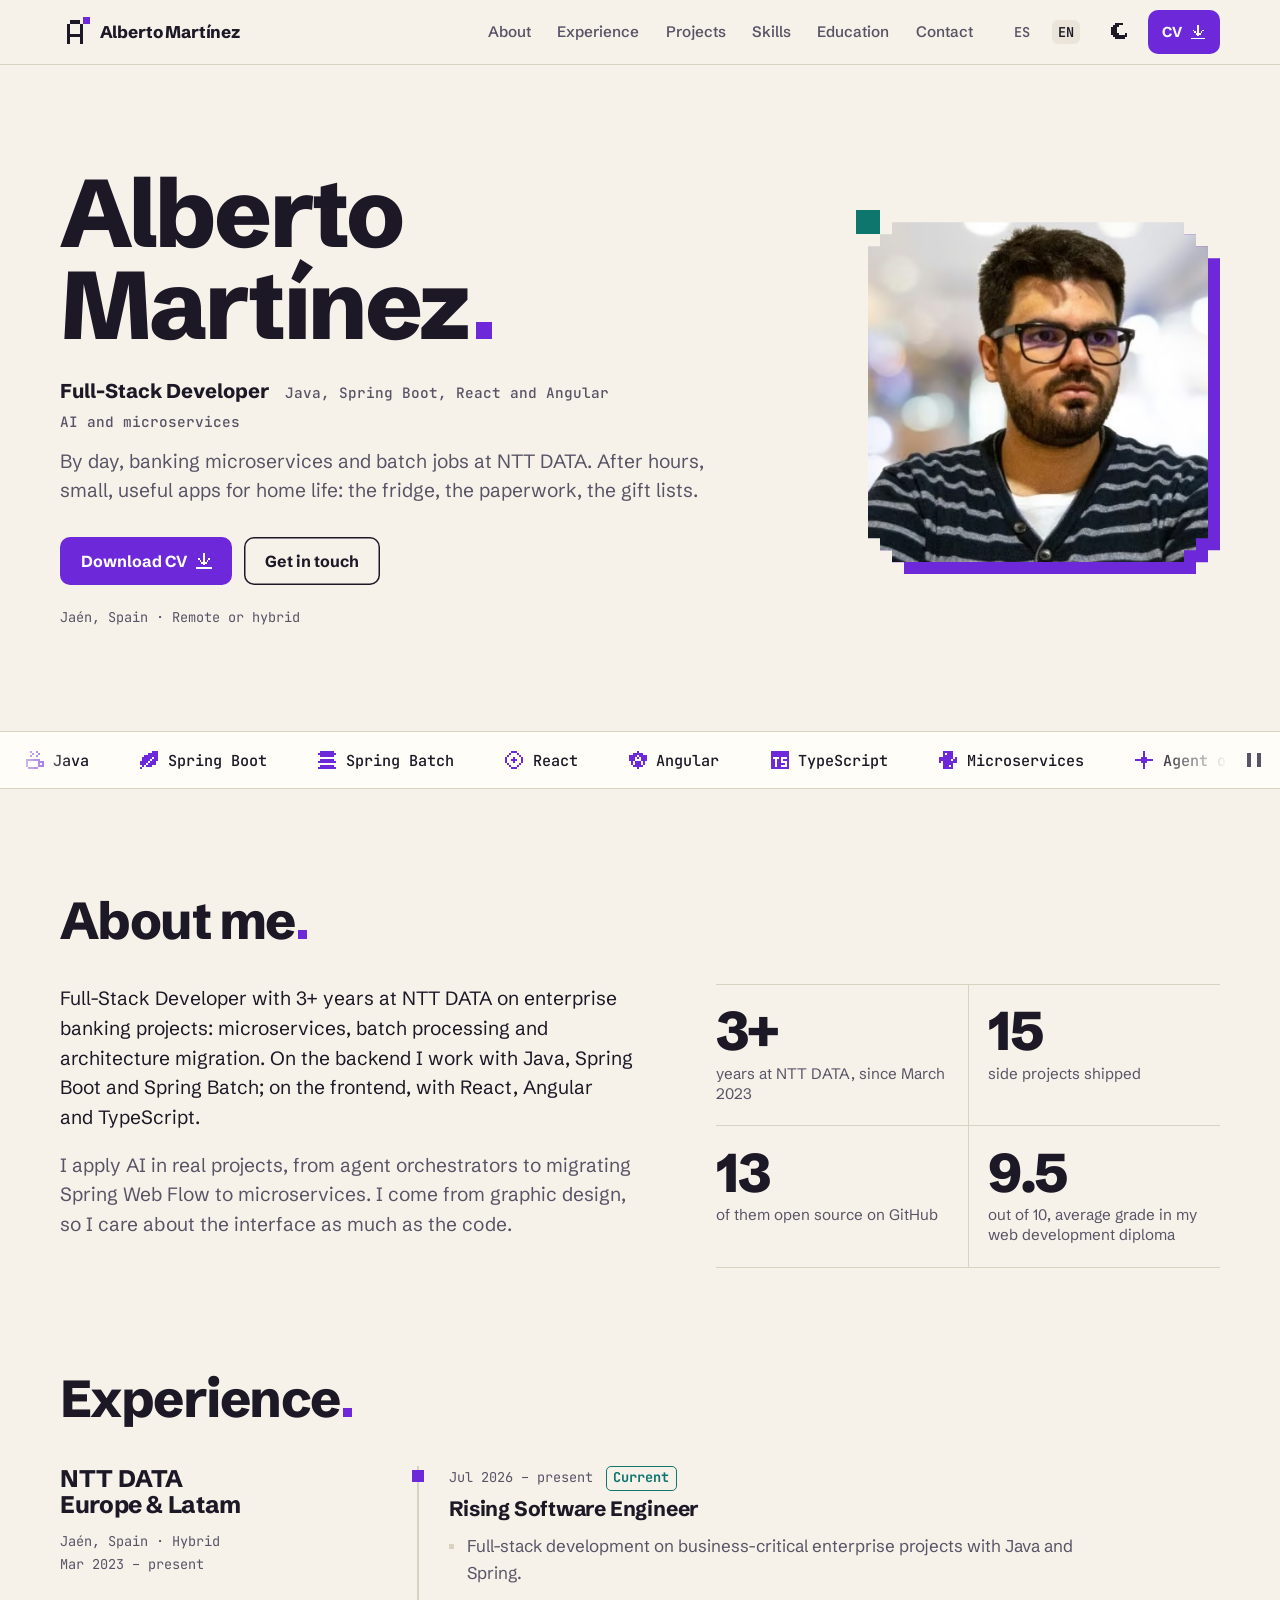
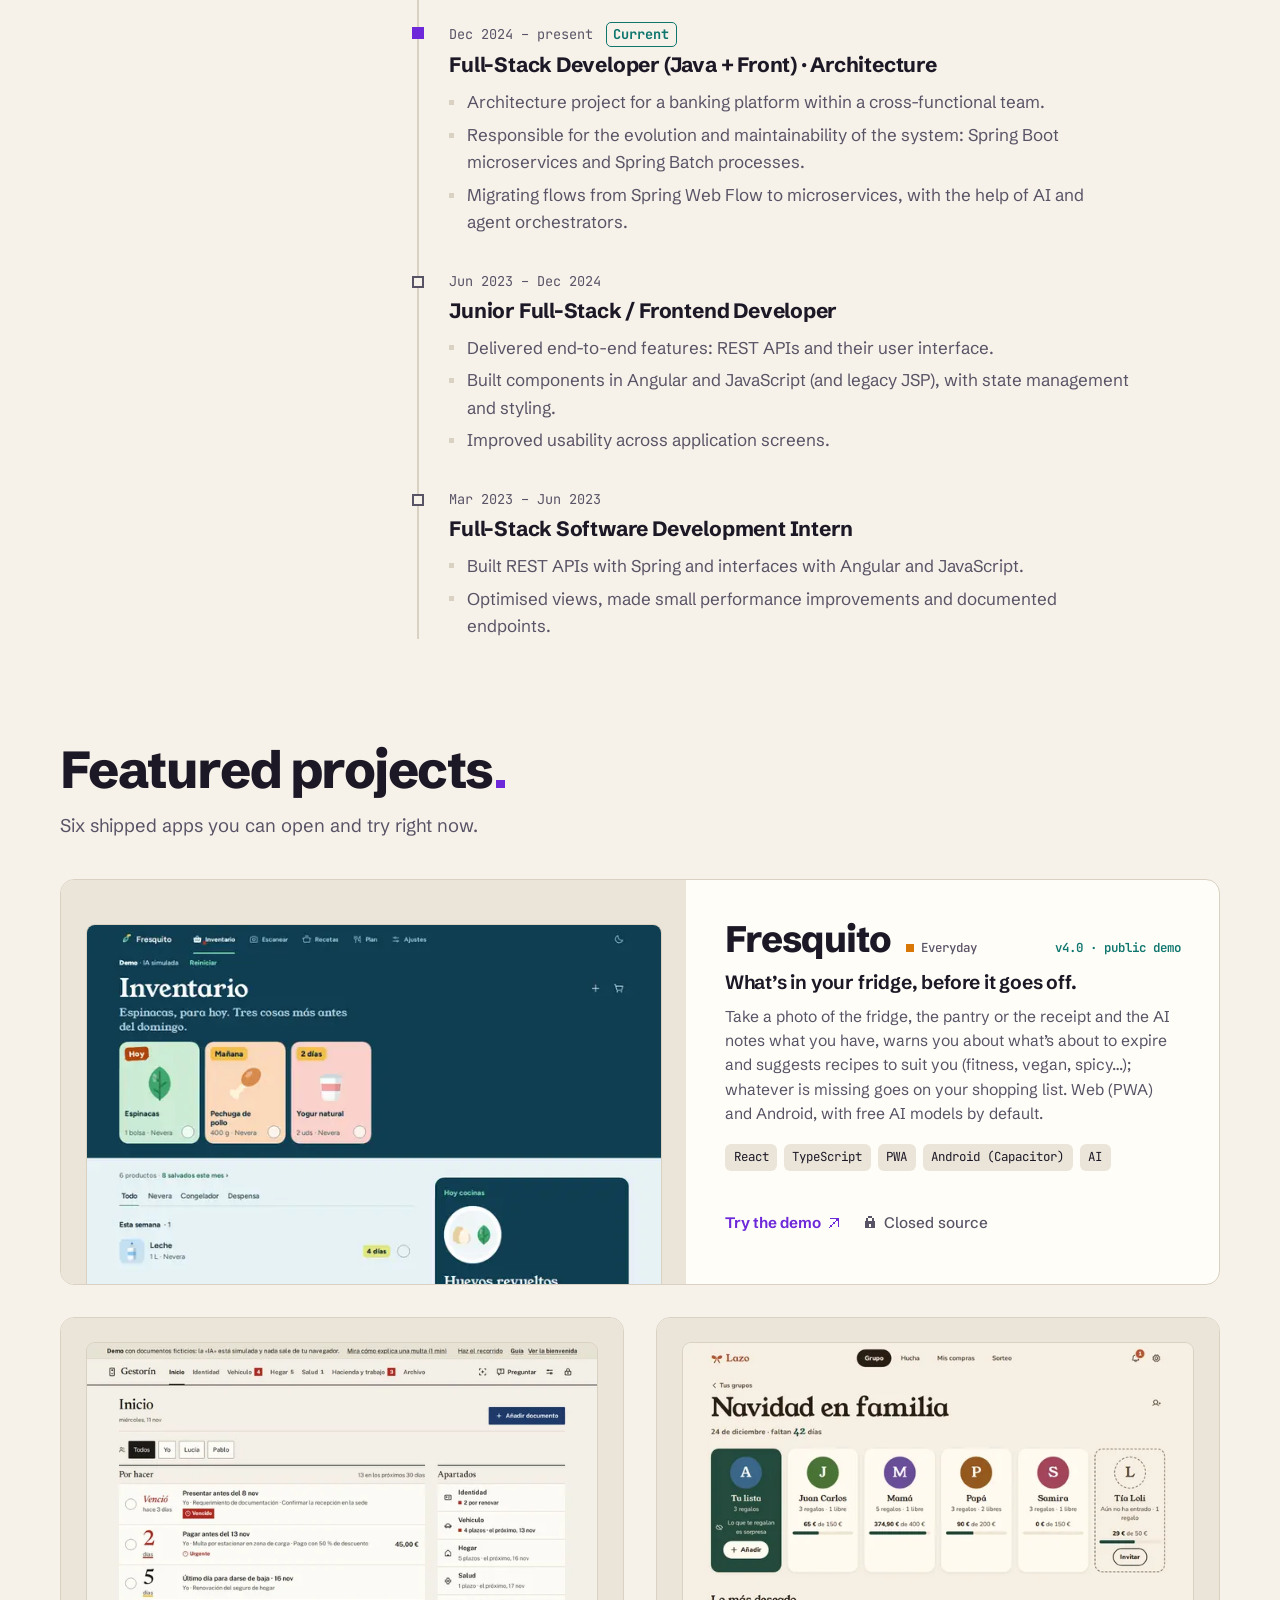
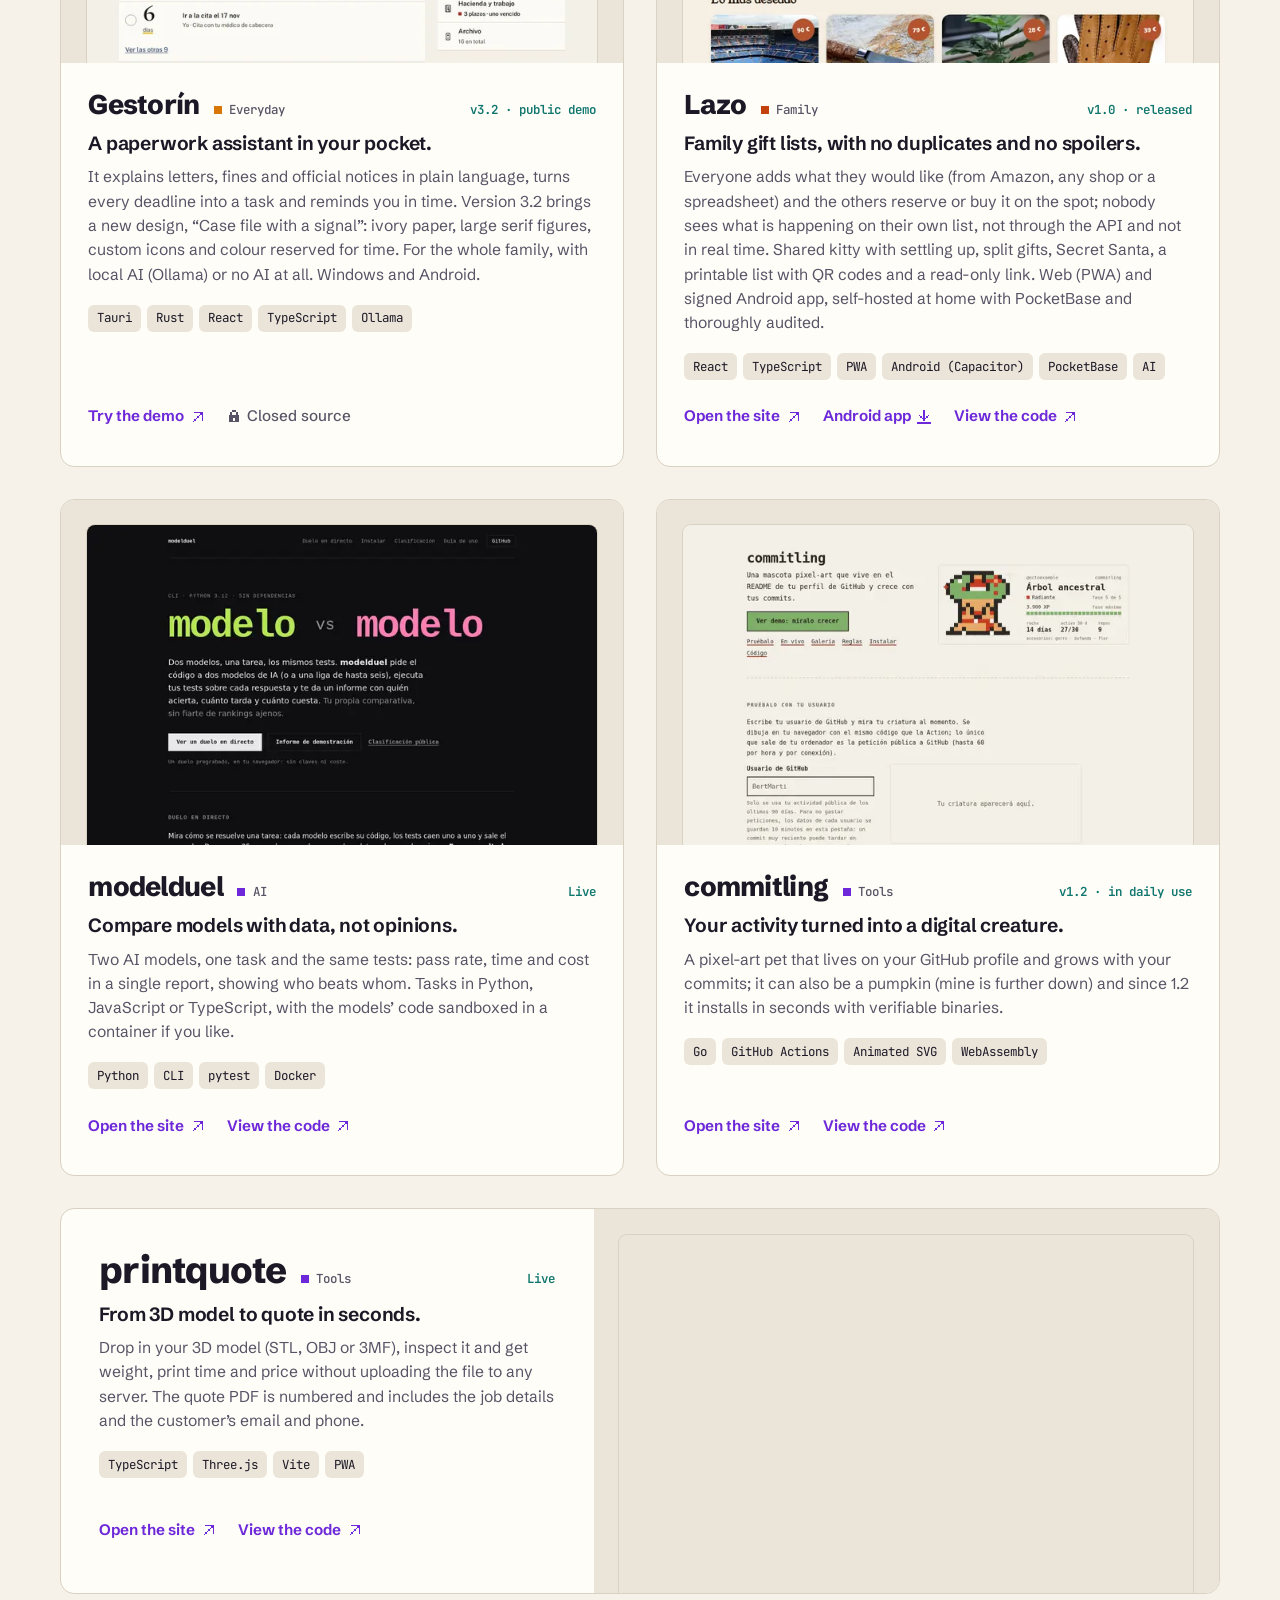
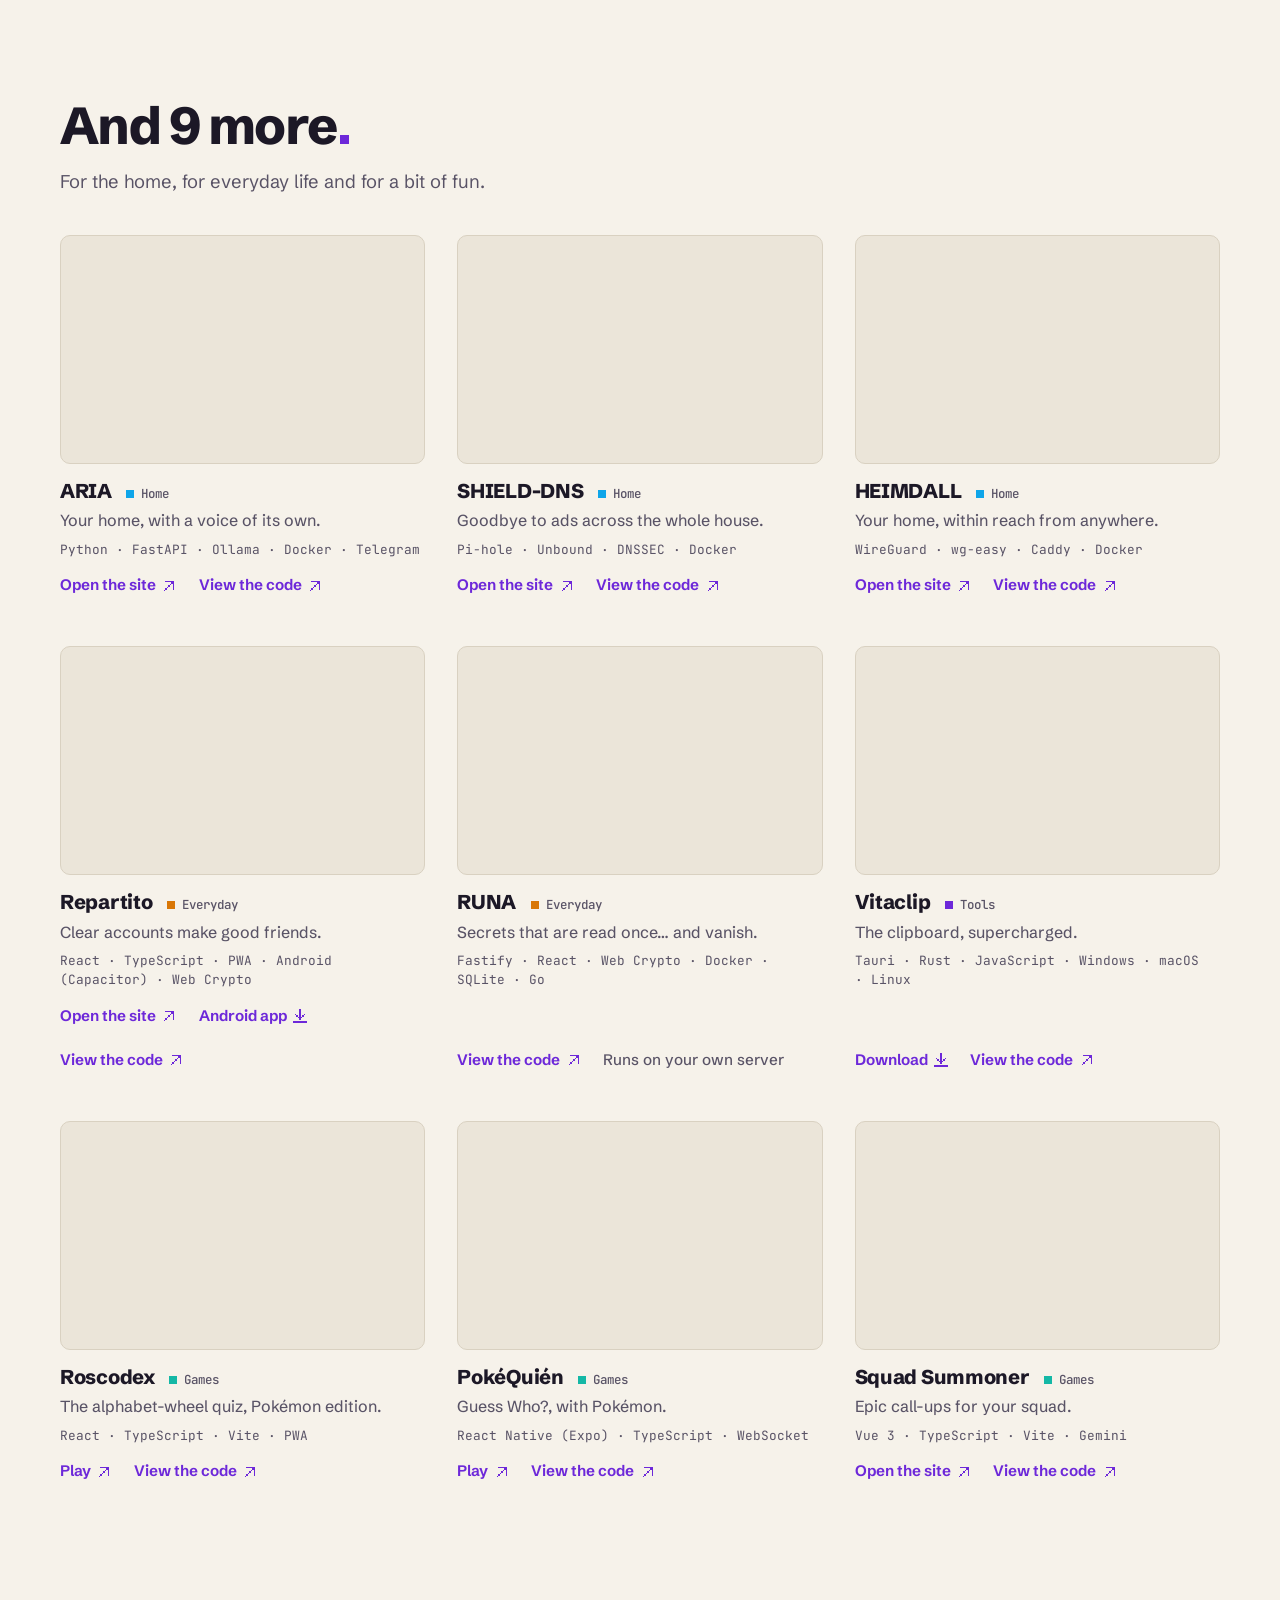
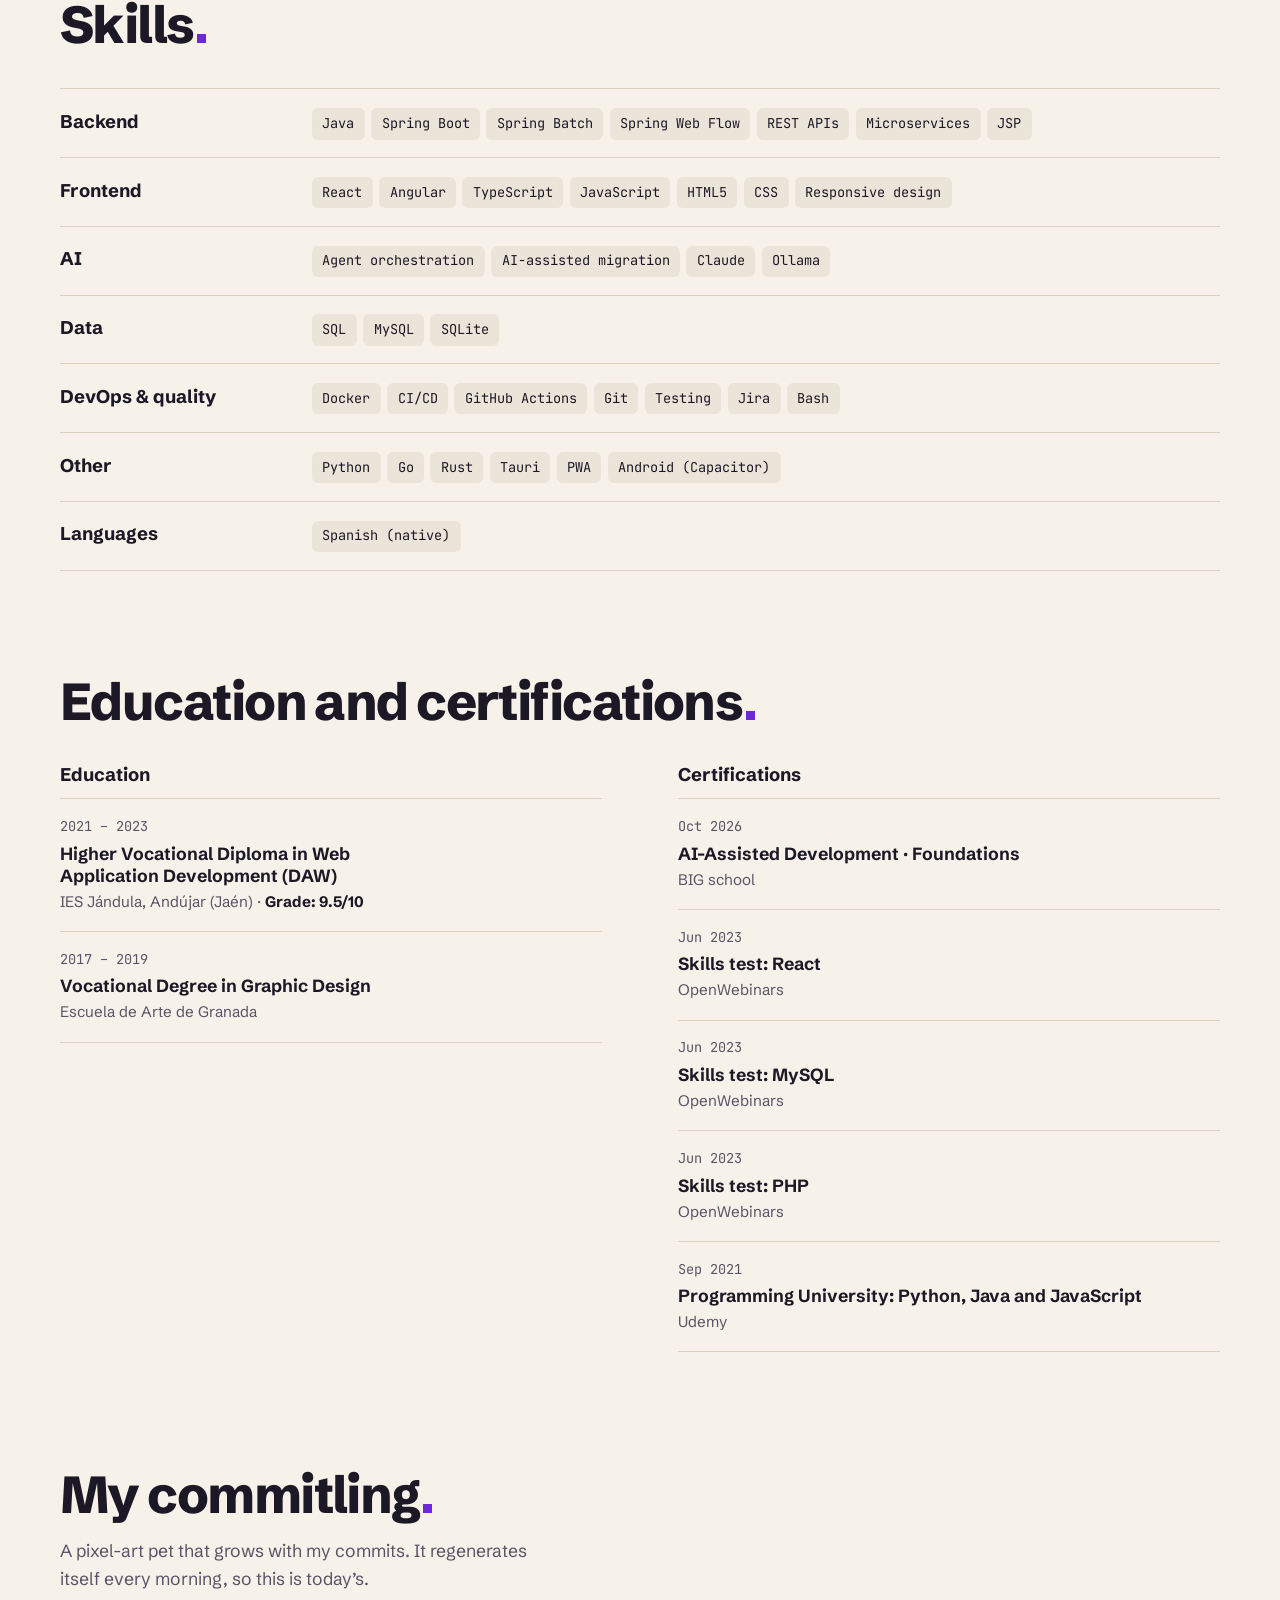
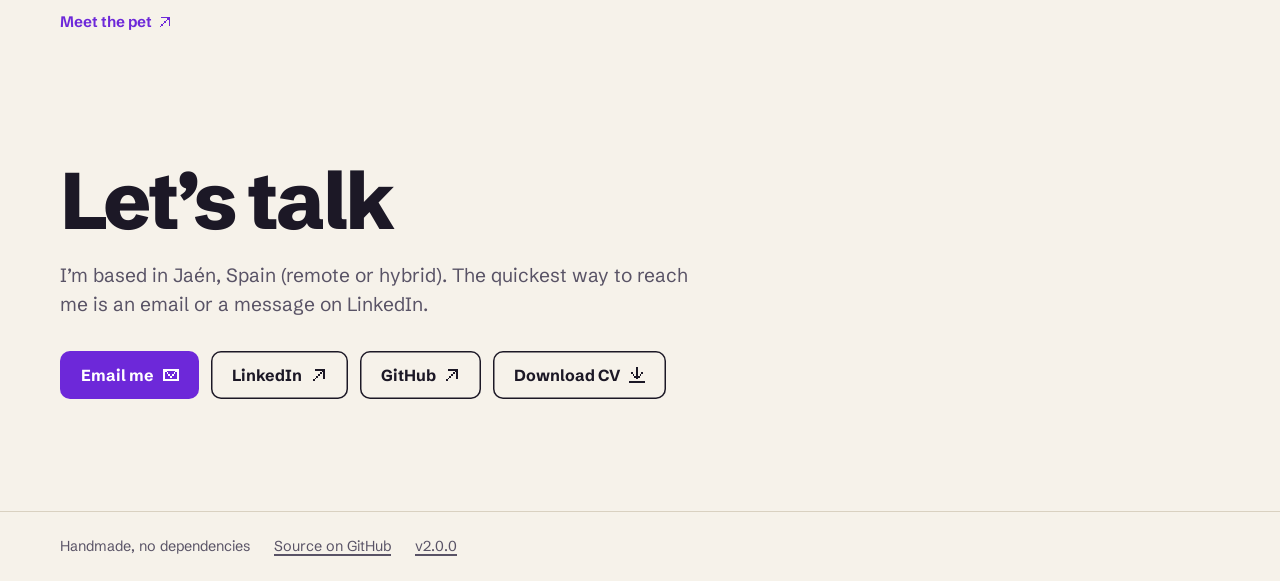
==== site/en/index.html @ d1fd2b33 "Rediseño 2.0: portafolio ES/EN, README nuevo y CV en PDF apto para ATS - Web generada entera desde p" ====
<!doctype html>
<!-- Generado por scripts/generar-tarjetas.mjs (scripts/web.mjs) desde perfil.json y proyectos.json: no lo edites a mano. -->
<html lang="en">
<head>
  <meta charset="utf-8">
  <meta name="viewport" content="width=device-width, initial-scale=1">
  <title>Alberto Martínez · Full-Stack Developer (Java, Spring Boot, React, Angular)</title>
  <meta http-equiv="Content-Security-Policy" content="default-src 'none'; script-src 'self'; style-src 'self'; font-src 'self'; connect-src 'self'; img-src 'self' https://raw.githubusercontent.com; base-uri 'none'; form-action 'none'; require-trusted-types-for 'script'; trusted-types 'none'">
  <meta name="referrer" content="strict-origin-when-cross-origin">
  <meta name="description" content="Full-Stack Developer with 3+ years at NTT DATA on enterprise banking projects: microservices, batch processing and architecture migration. On the backend I work with Java, Spring Boot and Spring Batch; on the frontend, with React, Angular and TypeScript.">
  <meta name="author" content="Alberto Martínez Moreno">
  <link rel="canonical" href="https://bertmarti.github.io/BertMarti/en/">
  <link rel="alternate" hreflang="es" href="https://bertmarti.github.io/BertMarti/">
  <link rel="alternate" hreflang="en" href="https://bertmarti.github.io/BertMarti/en/">
  <link rel="alternate" hreflang="x-default" href="https://bertmarti.github.io/BertMarti/">
  <meta property="og:type" content="profile">
  <meta property="og:locale" content="en_GB">
  <meta property="og:locale:alternate" content="es_ES">
  <meta property="og:site_name" content="Alberto Martínez">
  <meta property="og:url" content="https://bertmarti.github.io/BertMarti/en/">
  <meta property="og:title" content="Alberto Martínez | Full-Stack Developer">
  <meta property="og:description" content="Full-Stack Developer · Java, Spring Boot, React and Angular · AI and microservices">
  <meta property="og:image" content="https://bertmarti.github.io/BertMarti/og.png">
  <meta property="og:image:type" content="image/png">
  <meta property="og:image:width" content="1200">
  <meta property="og:image:height" content="630">
  <meta property="og:image:alt" content="Alberto Martínez, Full-Stack Developer, next to screenshots of his projects">
  <meta name="twitter:card" content="summary_large_image">
  <meta name="twitter:title" content="Alberto Martínez | Full-Stack Developer">
  <meta name="twitter:description" content="Full-Stack Developer · Java, Spring Boot, React and Angular · AI and microservices">
  <meta name="twitter:image" content="https://bertmarti.github.io/BertMarti/og.png">
  <meta name="twitter:image:alt" content="Alberto Martínez, Full-Stack Developer, next to screenshots of his projects">
  <meta name="theme-color" content="#f6f2ea" media="(prefers-color-scheme: light)">
  <meta name="theme-color" content="#15121d" media="(prefers-color-scheme: dark)">
  <link rel="icon" href="../favicon.svg" type="image/svg+xml">
  <link rel="preload" href="../fonts/schibsted-grotesk-latin-wght-normal.woff2" as="font" type="font/woff2" crossorigin>
  <link rel="stylesheet" href="../styles.css">
  <script src="../app.js" defer></script>
  <script type="application/ld+json">{"@context":"https://schema.org","@type":"Person","name":"Alberto Martínez Moreno","alternateName":"Alberto Martínez","jobTitle":"Full-Stack Developer","description":"Full-Stack Developer with 3+ years at NTT DATA on enterprise banking projects: microservices, batch processing and architecture migration. On the backend I work with Java, Spring Boot and Spring Batch; on the frontend, with React, Angular and TypeScript. I apply AI in real projects, from agent orchestrators to migrating Spring Web Flow to microservices. I come from graphic design, so I care about the interface as much as the code.","url":"https://bertmarti.github.io/BertMarti/","image":"https://bertmarti.github.io/BertMarti/img/alberto.jpg","worksFor":{"@type":"Organization","name":"NTT DATA","url":"https://www.nttdata.com/"},"address":{"@type":"PostalAddress","addressLocality":"Jaén","addressCountry":"ES"},"alumniOf":[{"@type":"EducationalOrganization","name":"IES Jándula, Andújar (Jaén)"},{"@type":"EducationalOrganization","name":"Escuela de Arte de Granada"}],"knowsAbout":["Java","Spring Boot","Spring Batch","Spring Web Flow","REST APIs","Microservices","JSP","React","Angular","TypeScript","JavaScript","HTML5","CSS","Responsive design","Agent orchestration","AI-assisted migration","Claude","Ollama","SQL","MySQL","SQLite","Docker","CI/CD","GitHub Actions","Git","Testing","Jira","Bash","Python","Go","Rust","Tauri","PWA","Android (Capacitor)"],"knowsLanguage":["Spanish"],"sameAs":["https://www.linkedin.com/in/alberto-martinez-moreno/","https://github.com/BertMarti"]}</script>
</head>
<body>
  <svg class="sprite" aria-hidden="true" focusable="false" width="0" height="0"><symbol id="i-ext" viewBox="0 0 9 9"><path d="M2 1h6v1h-6zM6 2h2v1h-2zM5 3h1v1h-1zM7 3h1v1h-1zM4 4h1v1h-1zM7 4h1v1h-1zM3 5h1v1h-1zM7 5h1v1h-1zM2 6h1v1h-1zM7 6h1v1h-1zM1 7h1v1h-1z"/></symbol><symbol id="i-bajar" viewBox="0 0 9 9"><path d="M4 0h1v1h-1zM4 1h1v1h-1zM4 2h1v1h-1zM1 3h1v1h-1zM4 3h1v1h-1zM7 3h1v1h-1zM2 4h1v1h-1zM4 4h1v1h-1zM6 4h1v1h-1zM3 5h3v1h-3zM4 6h1v1h-1zM0 8h9v1h-9z"/></symbol><symbol id="i-correo" viewBox="0 0 9 9"><path d="M0 1h9v1h-9zM0 2h2v1h-2zM7 2h2v1h-2zM0 3h1v1h-1zM2 3h1v1h-1zM6 3h1v1h-1zM8 3h1v1h-1zM0 4h1v1h-1zM3 4h1v1h-1zM5 4h1v1h-1zM8 4h1v1h-1zM0 5h1v1h-1zM4 5h1v1h-1zM8 5h1v1h-1zM0 6h1v1h-1zM8 6h1v1h-1zM0 7h9v1h-9z"/></symbol><symbol id="i-sol" viewBox="0 0 9 9"><path d="M4 0h1v1h-1zM1 1h1v1h-1zM7 1h1v1h-1zM3 2h3v1h-3zM2 3h5v1h-5zM0 4h1v1h-1zM2 4h5v1h-5zM8 4h1v1h-1zM2 5h5v1h-5zM3 6h3v1h-3zM1 7h1v1h-1zM7 7h1v1h-1zM4 8h1v1h-1z"/></symbol><symbol id="i-luna" viewBox="0 0 9 9"><path d="M3 0h4v1h-4zM2 1h3v1h-3zM1 2h3v1h-3zM1 3h3v1h-3zM1 4h3v1h-3zM1 5h4v1h-4zM8 5h1v1h-1zM2 6h7v1h-7zM3 7h5v1h-5z"/></symbol><symbol id="i-pausa" viewBox="0 0 9 9"><path d="M1 1h2v1h-2zM6 1h2v1h-2zM1 2h2v1h-2zM6 2h2v1h-2zM1 3h2v1h-2zM6 3h2v1h-2zM1 4h2v1h-2zM6 4h2v1h-2zM1 5h2v1h-2zM6 5h2v1h-2zM1 6h2v1h-2zM6 6h2v1h-2zM1 7h2v1h-2zM6 7h2v1h-2z"/></symbol><symbol id="i-play" viewBox="0 0 9 9"><path d="M2 1h1v1h-1zM2 2h3v1h-3zM2 3h5v1h-5zM2 4h7v1h-7zM2 5h5v1h-5zM2 6h3v1h-3zM2 7h1v1h-1z"/></symbol><symbol id="i-candado" viewBox="0 0 9 9"><path d="M3 0h3v1h-3zM2 1h1v1h-1zM6 1h1v1h-1zM2 2h1v1h-1zM6 2h1v1h-1zM1 3h7v1h-7zM1 4h7v1h-7zM1 5h3v1h-3zM5 5h3v1h-3zM1 6h3v1h-3zM5 6h3v1h-3zM1 7h7v1h-7z"/></symbol><symbol id="i-taza" viewBox="0 0 9 9"><path d="M2 0h1v1h-1zM5 0h1v1h-1zM3 1h1v1h-1zM6 1h1v1h-1zM2 2h1v1h-1zM5 2h1v1h-1zM0 4h7v1h-7zM0 5h1v1h-1zM6 5h3v1h-3zM0 6h1v1h-1zM6 6h1v1h-1zM8 6h1v1h-1zM0 7h1v1h-1zM6 7h3v1h-3zM1 8h5v1h-5z"/></symbol><symbol id="i-hoja" viewBox="0 0 9 9"><path d="M6 0h3v1h-3zM4 1h5v1h-5zM2 2h7v1h-7zM1 3h5v1h-5zM7 3h2v1h-2zM1 4h4v1h-4zM6 4h3v1h-3zM0 5h4v1h-4zM5 5h3v1h-3zM0 6h3v1h-3zM4 6h4v1h-4zM1 7h1v1h-1zM3 7h3v1h-3zM0 8h1v1h-1z"/></symbol><symbol id="i-capas" viewBox="0 0 9 9"><path d="M1 0h7v1h-7zM0 1h9v1h-9zM1 2h7v1h-7zM1 4h7v1h-7zM0 5h9v1h-9zM1 7h7v1h-7zM0 8h9v1h-9z"/></symbol><symbol id="i-atomo" viewBox="0 0 9 9"><path d="M3 0h3v1h-3zM2 1h1v1h-1zM6 1h1v1h-1zM1 2h1v1h-1zM7 2h1v1h-1zM0 3h1v1h-1zM4 3h1v1h-1zM8 3h1v1h-1zM0 4h1v1h-1zM3 4h3v1h-3zM8 4h1v1h-1zM0 5h1v1h-1zM4 5h1v1h-1zM8 5h1v1h-1zM1 6h1v1h-1zM7 6h1v1h-1zM2 7h1v1h-1zM6 7h1v1h-1zM3 8h3v1h-3z"/></symbol><symbol id="i-escudo" viewBox="0 0 9 9"><path d="M4 0h1v1h-1zM2 1h5v1h-5zM0 2h4v1h-4zM5 2h4v1h-4zM0 3h3v1h-3zM4 3h1v1h-1zM6 3h3v1h-3zM0 4h3v1h-3zM6 4h3v1h-3zM1 5h1v1h-1zM3 5h3v1h-3zM7 5h1v1h-1zM1 6h1v1h-1zM3 6h3v1h-3zM7 6h1v1h-1zM2 7h5v1h-5zM4 8h1v1h-1z"/></symbol><symbol id="i-ts" viewBox="0 0 9 9"><path d="M0 0h9v1h-9zM0 1h9v1h-9zM0 2h9v1h-9zM0 3h1v1h-1zM4 3h1v1h-1zM8 3h1v1h-1zM0 4h2v1h-2zM3 4h2v1h-2zM6 4h3v1h-3zM0 5h2v1h-2zM3 5h2v1h-2zM8 5h1v1h-1zM0 6h2v1h-2zM3 6h4v1h-4zM8 6h1v1h-1zM0 7h2v1h-2zM3 7h2v1h-2zM8 7h1v1h-1zM0 8h9v1h-9z"/></symbol><symbol id="i-bloques" viewBox="0 0 9 9"><path d="M2 0h5v1h-5zM2 1h1v1h-1zM4 1h3v1h-3zM2 2h5v1h-5zM0 3h7v1h-7zM8 3h1v1h-1zM0 4h6v1h-6zM7 4h2v1h-2zM0 5h1v1h-1zM2 5h7v1h-7zM2 6h5v1h-5zM2 7h3v1h-3zM6 7h1v1h-1zM2 8h5v1h-5z"/></symbol><symbol id="i-go" viewBox="0 0 9 9"><path d="M0 2h4v1h-4zM5 2h4v1h-4zM0 3h1v1h-1zM5 3h1v1h-1zM8 3h1v1h-1zM0 4h1v1h-1zM2 4h2v1h-2zM5 4h1v1h-1zM8 4h1v1h-1zM0 5h1v1h-1zM3 5h1v1h-1zM5 5h1v1h-1zM8 5h1v1h-1zM0 6h4v1h-4zM5 6h4v1h-4z"/></symbol><symbol id="i-engranaje" viewBox="0 0 9 9"><path d="M3 0h1v1h-1zM5 0h1v1h-1zM1 1h1v1h-1zM3 1h3v1h-3zM7 1h1v1h-1zM2 2h5v1h-5zM0 3h3v1h-3zM6 3h3v1h-3zM1 4h2v1h-2zM6 4h2v1h-2zM0 5h3v1h-3zM6 5h3v1h-3zM2 6h5v1h-5zM1 7h1v1h-1zM3 7h3v1h-3zM7 7h1v1h-1zM3 8h1v1h-1zM5 8h1v1h-1z"/></symbol><symbol id="i-ballena" viewBox="0 0 9 9"><path d="M3 1h2v1h-2zM1 2h2v1h-2zM4 2h2v1h-2zM0 3h2v1h-2zM3 3h2v1h-2zM6 3h1v1h-1zM8 3h1v1h-1zM7 4h2v1h-2zM0 5h8v1h-8zM0 6h7v1h-7zM1 7h6v1h-6zM2 8h4v1h-4z"/></symbol><symbol id="i-cilindro" viewBox="0 0 9 9"><path d="M1 0h7v1h-7zM0 1h9v1h-9zM1 2h7v1h-7zM0 3h1v1h-1zM8 3h1v1h-1zM0 4h9v1h-9zM0 5h1v1h-1zM8 5h1v1h-1zM0 6h9v1h-9zM0 7h1v1h-1zM8 7h1v1h-1zM1 8h7v1h-7z"/></symbol><symbol id="i-rama" viewBox="0 0 9 9"><path d="M1 0h2v1h-2zM1 1h2v1h-2zM1 2h1v1h-1zM6 2h2v1h-2zM1 3h1v1h-1zM6 3h2v1h-2zM1 4h1v1h-1zM5 4h1v1h-1zM1 5h4v1h-4zM1 6h1v1h-1zM1 7h2v1h-2zM1 8h2v1h-2z"/></symbol><symbol id="i-ciclo" viewBox="0 0 9 9"><path d="M2 0h5v1h-5zM1 1h1v1h-1zM7 1h1v1h-1zM0 2h1v1h-1zM3 2h1v1h-1zM8 2h1v1h-1zM0 3h1v1h-1zM3 3h2v1h-2zM8 3h1v1h-1zM0 4h1v1h-1zM3 4h3v1h-3zM8 4h1v1h-1zM0 5h1v1h-1zM3 5h2v1h-2zM8 5h1v1h-1zM0 6h1v1h-1zM3 6h1v1h-1zM8 6h1v1h-1zM1 7h1v1h-1zM7 7h1v1h-1zM2 8h5v1h-5z"/></symbol><symbol id="i-chispa" viewBox="0 0 9 9"><path d="M4 0h1v1h-1zM4 1h1v1h-1zM4 2h1v1h-1zM3 3h3v1h-3zM0 4h9v1h-9zM3 5h3v1h-3zM4 6h1v1h-1zM4 7h1v1h-1zM4 8h1v1h-1z"/></symbol></svg>
  <a class="skip-link" href="#contenido">Skip to content</a>
  <header class="site-header"><div class="wrap nav-wrap">
    <a class="brand" href="./" aria-label="Home, Alberto Martínez"><svg class="brand-mark" aria-hidden="true" focusable="false" viewBox="0 0 9 9" width="30" height="30"><path d="M3 1h3v1h1v6h-1v-2h-3v2h-1v-6h1zM3 2v3h3v-3z"/><path class="punto" d="M7 0h2v2h-2z"/></svg><span>Alberto Martínez</span></a>
    <nav class="nav" aria-label="Sections"><ul><li><a href="#sobre-mi">About</a></li><li><a href="#experiencia">Experience</a></li><li><a href="#proyectos">Projects</a></li><li><a href="#habilidades">Skills</a></li><li><a href="#formacion">Education</a></li><li><a href="#contacto">Contact</a></li></ul></nav>
    <div class="tools">
      <nav class="lang" aria-label="Language"><a href="../" hreflang="es" lang="es"><abbr title="Español">ES</abbr></a><a href="./" hreflang="en" lang="en" aria-current="page"><abbr title="English">EN</abbr></a></nav>
      <button class="theme-toggle" type="button" aria-label="Switch to dark mode" aria-pressed="false"><svg class="ico luna" aria-hidden="true" focusable="false" width="18" height="18"><use href="#i-luna"/></svg><svg class="ico sol" aria-hidden="true" focusable="false" width="18" height="18"><use href="#i-sol"/></svg></button>
      <a class="btn btn-small" href="../cv/Alberto-Martinez-Moreno-CV-EN.pdf" download><span class="vh">Download </span>CV<svg class="ico" aria-hidden="true" focusable="false" width="18" height="18"><use href="#i-bajar"/></svg></a>
    </div>
  </div></header>
  <main id="contenido">
    <section class="hero wrap" aria-labelledby="titulo">
      <div class="hero-copy">
        <h1 id="titulo">Alberto <span class="nowrap">Martínez<span class="px" aria-hidden="true"></span></span></h1>
        <p class="role"><strong>Full-Stack Developer</strong><span>Java, Spring Boot, React and Angular</span><span>AI and microservices</span></p>
        <p class="lead">By day, banking microservices and batch jobs at NTT DATA. After hours, small, useful apps for home life: the fridge, the paperwork, the gift lists.</p>
        <div class="cta">
          <a class="btn" href="../cv/Alberto-Martinez-Moreno-CV-EN.pdf" download>Download CV<svg class="ico" aria-hidden="true" focusable="false" width="18" height="18"><use href="#i-bajar"/></svg></a>
          <a class="btn btn-ghost" href="#contacto">Get in touch</a>
        </div>
        <p class="where">Jaén, Spain · Remote or hybrid</p>
      </div>
      <picture class="retrato">
        <source srcset="../img/alberto.avif" type="image/avif">
        <source srcset="../img/alberto.webp" type="image/webp">
        <img src="../img/alberto.jpg" width="400" height="400" alt="Portrait of Alberto Martínez" fetchpriority="high" decoding="async">
      </picture>
    </section>
    <section class="band" aria-labelledby="banda-titulo">
      <h2 id="banda-titulo" class="vh">Technologies I work with</h2>
      <div class="band-view"><ul class="band-track"><li><svg class="ico" aria-hidden="true" focusable="false" width="18" height="18"><use href="#i-taza"/></svg>Java</li><li><svg class="ico" aria-hidden="true" focusable="false" width="18" height="18"><use href="#i-hoja"/></svg>Spring Boot</li><li><svg class="ico" aria-hidden="true" focusable="false" width="18" height="18"><use href="#i-capas"/></svg>Spring Batch</li><li><svg class="ico" aria-hidden="true" focusable="false" width="18" height="18"><use href="#i-atomo"/></svg>React</li><li><svg class="ico" aria-hidden="true" focusable="false" width="18" height="18"><use href="#i-escudo"/></svg>Angular</li><li><svg class="ico" aria-hidden="true" focusable="false" width="18" height="18"><use href="#i-ts"/></svg>TypeScript</li><li><svg class="ico" aria-hidden="true" focusable="false" width="18" height="18"><use href="#i-bloques"/></svg>Microservices</li><li><svg class="ico" aria-hidden="true" focusable="false" width="18" height="18"><use href="#i-chispa"/></svg>Agent orchestration</li><li><svg class="ico" aria-hidden="true" focusable="false" width="18" height="18"><use href="#i-cilindro"/></svg>SQL</li><li><svg class="ico" aria-hidden="true" focusable="false" width="18" height="18"><use href="#i-ballena"/></svg>Docker</li><li><svg class="ico" aria-hidden="true" focusable="false" width="18" height="18"><use href="#i-ciclo"/></svg>CI/CD</li><li><svg class="ico" aria-hidden="true" focusable="false" width="18" height="18"><use href="#i-rama"/></svg>Git</li><li><svg class="ico" aria-hidden="true" focusable="false" width="18" height="18"><use href="#i-go"/></svg>Go</li><li><svg class="ico" aria-hidden="true" focusable="false" width="18" height="18"><use href="#i-engranaje"/></svg>Rust</li><li aria-hidden="true"><svg class="ico" aria-hidden="true" focusable="false" width="18" height="18"><use href="#i-taza"/></svg>Java</li><li aria-hidden="true"><svg class="ico" aria-hidden="true" focusable="false" width="18" height="18"><use href="#i-hoja"/></svg>Spring Boot</li><li aria-hidden="true"><svg class="ico" aria-hidden="true" focusable="false" width="18" height="18"><use href="#i-capas"/></svg>Spring Batch</li><li aria-hidden="true"><svg class="ico" aria-hidden="true" focusable="false" width="18" height="18"><use href="#i-atomo"/></svg>React</li><li aria-hidden="true"><svg class="ico" aria-hidden="true" focusable="false" width="18" height="18"><use href="#i-escudo"/></svg>Angular</li><li aria-hidden="true"><svg class="ico" aria-hidden="true" focusable="false" width="18" height="18"><use href="#i-ts"/></svg>TypeScript</li><li aria-hidden="true"><svg class="ico" aria-hidden="true" focusable="false" width="18" height="18"><use href="#i-bloques"/></svg>Microservices</li><li aria-hidden="true"><svg class="ico" aria-hidden="true" focusable="false" width="18" height="18"><use href="#i-chispa"/></svg>Agent orchestration</li><li aria-hidden="true"><svg class="ico" aria-hidden="true" focusable="false" width="18" height="18"><use href="#i-cilindro"/></svg>SQL</li><li aria-hidden="true"><svg class="ico" aria-hidden="true" focusable="false" width="18" height="18"><use href="#i-ballena"/></svg>Docker</li><li aria-hidden="true"><svg class="ico" aria-hidden="true" focusable="false" width="18" height="18"><use href="#i-ciclo"/></svg>CI/CD</li><li aria-hidden="true"><svg class="ico" aria-hidden="true" focusable="false" width="18" height="18"><use href="#i-rama"/></svg>Git</li><li aria-hidden="true"><svg class="ico" aria-hidden="true" focusable="false" width="18" height="18"><use href="#i-go"/></svg>Go</li><li aria-hidden="true"><svg class="ico" aria-hidden="true" focusable="false" width="18" height="18"><use href="#i-engranaje"/></svg>Rust</li></ul></div>
      <button class="band-toggle" type="button" hidden aria-pressed="false" aria-label="Pause the technology band"><svg class="ico pausa" aria-hidden="true" focusable="false" width="18" height="18"><use href="#i-pausa"/></svg><svg class="ico play" aria-hidden="true" focusable="false" width="18" height="18"><use href="#i-play"/></svg></button>
    </section>
    <section class="section wrap" id="sobre-mi" aria-labelledby="sobre-mi-titulo">
      <h2 id="sobre-mi-titulo">About me</h2>
      <div class="about">
        <div class="prose"><p>Full-Stack Developer with 3+ years at NTT DATA on enterprise banking projects: microservices, batch processing and architecture migration. On the backend I work with Java, Spring Boot and Spring Batch; on the frontend, with React, Angular and TypeScript.</p><p>I apply AI in real projects, from agent orchestrators to migrating Spring Web Flow to microservices. I come from graphic design, so I care about the interface as much as the code.</p></div>
        <dl class="figures"><div><dt>years at NTT DATA, since March 2023</dt><dd>3+</dd></div><div><dt>side projects shipped</dt><dd>15</dd></div><div><dt>of them open source on GitHub</dt><dd>13</dd></div><div><dt>out of 10, average grade in my web development diploma</dt><dd>9.5</dd></div></dl>
      </div>
    </section>
    <section class="section wrap" id="experiencia" aria-labelledby="experiencia-titulo">
      <h2 id="experiencia-titulo">Experience</h2>
      <div class="xp">
        <div class="xp-head"><h3>NTT DATA Europe &amp; Latam</h3><p class="mono">Jaén, Spain · Hybrid<br>Mar 2023 – present</p></div>
        <ol class="timeline">
          <li class="now">
            <p class="when">Jul 2026 – present<span class="badge">Current</span></p>
            <h4>Rising Software Engineer</h4>
            <ul><li>Full-stack development on business-critical enterprise projects with Java and Spring.</li></ul>
          </li>
          <li class="now">
            <p class="when">Dec 2024 – present<span class="badge">Current</span></p>
            <h4>Full-Stack Developer (Java + Front) · Architecture</h4>
            <ul><li>Architecture project for a banking platform within a cross-functional team.</li><li>Responsible for the evolution and maintainability of the system: Spring Boot microservices and Spring Batch processes.</li><li>Migrating flows from Spring Web Flow to microservices, with the help of AI and agent orchestrators.</li></ul>
          </li>
          <li>
            <p class="when">Jun 2023 – Dec 2024</p>
            <h4>Junior Full-Stack / Frontend Developer</h4>
            <ul><li>Delivered end-to-end features: REST APIs and their user interface.</li><li>Built components in Angular and JavaScript (and legacy JSP), with state management and styling.</li><li>Improved usability across application screens.</li></ul>
          </li>
          <li>
            <p class="when">Mar 2023 – Jun 2023</p>
            <h4>Full-Stack Software Development Intern</h4>
            <ul><li>Built REST APIs with Spring and interfaces with Angular and JavaScript.</li><li>Optimised views, made small performance improvements and documented endpoints.</li></ul>
          </li>
        </ol>
      </div>
    </section>
    <section class="section wrap" id="proyectos" aria-labelledby="proyectos-titulo">
      <h2 id="proyectos-titulo">Featured projects</h2>
      <p class="intro">Six shipped apps you can open and try right now.</p>
      <ul class="feat-grid">
        <li class="feat"><article>
          <a class="shot" href="https://fresquito-demo.pages.dev/" target="_blank" rel="noopener noreferrer" tabindex="-1"><img src="../img/proyectos/fresquito.webp" width="640" height="400" loading="lazy" decoding="async" alt="Fresquito screenshot: what expires first as cards with an illustration of each food, under a blue band, and a recipe for today"></a>
          <div class="feat-body">
            <div class="feat-head"><h3>Fresquito</h3><span class="tag" data-cat="dia-a-dia">Everyday</span><span class="estado">v4.0 · public demo</span></div>
            <p class="lema">What’s in your fridge, before it goes off.</p>
            <p class="desc">Take a photo of the fridge, the pantry or the receipt and the AI notes what you have, warns you about what’s about to expire and suggests recipes to suit you (fitness, vegan, spicy…); whatever is missing goes on your shopping list. Web (PWA) and Android, with free AI models by default.</p>
            <ul class="chips" aria-label="Technologies"><li>React</li><li>TypeScript</li><li>PWA</li><li>Android (Capacitor)</li><li>AI</li></ul>
            <p class="links"><a href="https://fresquito-demo.pages.dev/" target="_blank" rel="noopener noreferrer">Try the demo<span class="vh">: Fresquito</span><svg class="ico" aria-hidden="true" focusable="false" width="18" height="18"><use href="#i-ext"/></svg></a><span class="plain"><svg class="ico" aria-hidden="true" focusable="false" width="18" height="18"><use href="#i-candado"/></svg>Closed source</span></p>
          </div>
        </article></li>
        <li class="feat"><article>
          <a class="shot" href="https://bertmarti.github.io/gestorin-demo/" target="_blank" rel="noopener noreferrer" tabindex="-1"><img src="../img/proyectos/gestorin.webp" width="640" height="400" loading="lazy" decoding="async" alt="Gestorín 3.2 screenshot: section index at the top, deadlines with large serif figures and the section index on the right"></a>
          <div class="feat-body">
            <div class="feat-head"><h3>Gestorín</h3><span class="tag" data-cat="dia-a-dia">Everyday</span><span class="estado">v3.2 · public demo</span></div>
            <p class="lema">A paperwork assistant in your pocket.</p>
            <p class="desc">It explains letters, fines and official notices in plain language, turns every deadline into a task and reminds you in time. Version 3.2 brings a new design, “Case file with a signal”: ivory paper, large serif figures, custom icons and colour reserved for time. For the whole family, with local AI (Ollama) or no AI at all. Windows and Android.</p>
            <ul class="chips" aria-label="Technologies"><li>Tauri</li><li>Rust</li><li>React</li><li>TypeScript</li><li>Ollama</li></ul>
            <p class="links"><a href="https://bertmarti.github.io/gestorin-demo/" target="_blank" rel="noopener noreferrer">Try the demo<span class="vh">: Gestorín</span><svg class="ico" aria-hidden="true" focusable="false" width="18" height="18"><use href="#i-ext"/></svg></a><span class="plain"><svg class="ico" aria-hidden="true" focusable="false" width="18" height="18"><use href="#i-candado"/></svg>Closed source</span></p>
          </div>
        </article></li>
        <li class="feat"><article>
          <a class="shot" href="https://bertmarti.github.io/lazo/" target="_blank" rel="noopener noreferrer" tabindex="-1"><img src="../img/proyectos/lazo.webp" width="640" height="400" loading="lazy" decoding="async" alt="Lazo screenshot: the “Family Christmas” group with each person shown large, their budget (yours is hidden) and the most wanted gifts in photos, on cream paper with terracotta"></a>
          <div class="feat-body">
            <div class="feat-head"><h3>Lazo</h3><span class="tag" data-cat="familia">Family</span><span class="estado">v1.0 · released</span></div>
            <p class="lema">Family gift lists, with no duplicates and no spoilers.</p>
            <p class="desc">Everyone adds what they would like (from Amazon, any shop or a spreadsheet) and the others reserve or buy it on the spot; nobody sees what is happening on their own list, not through the API and not in real time. Shared kitty with settling up, split gifts, Secret Santa, a printable list with QR codes and a read-only link. Web (PWA) and signed Android app, self-hosted at home with PocketBase and thoroughly audited.</p>
            <ul class="chips" aria-label="Technologies"><li>React</li><li>TypeScript</li><li>PWA</li><li>Android (Capacitor)</li><li>PocketBase</li><li>AI</li></ul>
            <p class="links"><a href="https://bertmarti.github.io/lazo/" target="_blank" rel="noopener noreferrer">Open the site<span class="vh">: Lazo</span><svg class="ico" aria-hidden="true" focusable="false" width="18" height="18"><use href="#i-ext"/></svg></a><a href="https://github.com/BertMarti/lazo/releases/latest" target="_blank" rel="noopener noreferrer">Android app<span class="vh">: Lazo</span><svg class="ico" aria-hidden="true" focusable="false" width="18" height="18"><use href="#i-bajar"/></svg></a><a href="https://github.com/BertMarti/lazo" target="_blank" rel="noopener noreferrer">View the code<span class="vh">: Lazo</span><svg class="ico" aria-hidden="true" focusable="false" width="18" height="18"><use href="#i-ext"/></svg></a></p>
          </div>
        </article></li>
        <li class="feat"><article>
          <a class="shot" href="https://bertmarti.github.io/modelduel/" target="_blank" rel="noopener noreferrer" tabindex="-1"><img src="../img/proyectos/modelduel.webp" width="640" height="400" loading="lazy" decoding="async" alt="Screenshot of modelduel, an AI model comparison tool"></a>
          <div class="feat-body">
            <div class="feat-head"><h3>modelduel</h3><span class="tag" data-cat="ia">AI</span><span class="estado">Live</span></div>
            <p class="lema">Compare models with data, not opinions.</p>
            <p class="desc">Two AI models, one task and the same tests: pass rate, time and cost in a single report, showing who beats whom. Tasks in Python, JavaScript or TypeScript, with the models’ code sandboxed in a container if you like.</p>
            <ul class="chips" aria-label="Technologies"><li>Python</li><li>CLI</li><li>pytest</li><li>Docker</li></ul>
            <p class="links"><a href="https://bertmarti.github.io/modelduel/" target="_blank" rel="noopener noreferrer">Open the site<span class="vh">: modelduel</span><svg class="ico" aria-hidden="true" focusable="false" width="18" height="18"><use href="#i-ext"/></svg></a><a href="https://github.com/BertMarti/modelduel" target="_blank" rel="noopener noreferrer">View the code<span class="vh">: modelduel</span><svg class="ico" aria-hidden="true" focusable="false" width="18" height="18"><use href="#i-ext"/></svg></a></p>
          </div>
        </article></li>
        <li class="feat"><article>
          <a class="shot" href="https://bertmarti.github.io/commitling/" target="_blank" rel="noopener noreferrer" tabindex="-1"><img src="../img/proyectos/commitling.webp" width="640" height="400" loading="lazy" decoding="async" alt="Screenshot of commitling, a pixel-art pet for your profile"></a>
          <div class="feat-body">
            <div class="feat-head"><h3>commitling</h3><span class="tag" data-cat="herramientas">Tools</span><span class="estado">v1.2 · in daily use</span></div>
            <p class="lema">Your activity turned into a digital creature.</p>
            <p class="desc">A pixel-art pet that lives on your GitHub profile and grows with your commits; it can also be a pumpkin (mine is further down) and since 1.2 it installs in seconds with verifiable binaries.</p>
            <ul class="chips" aria-label="Technologies"><li>Go</li><li>GitHub Actions</li><li>Animated SVG</li><li>WebAssembly</li></ul>
            <p class="links"><a href="https://bertmarti.github.io/commitling/" target="_blank" rel="noopener noreferrer">Open the site<span class="vh">: commitling</span><svg class="ico" aria-hidden="true" focusable="false" width="18" height="18"><use href="#i-ext"/></svg></a><a href="https://github.com/BertMarti/commitling" target="_blank" rel="noopener noreferrer">View the code<span class="vh">: commitling</span><svg class="ico" aria-hidden="true" focusable="false" width="18" height="18"><use href="#i-ext"/></svg></a></p>
          </div>
        </article></li>
        <li class="feat"><article>
          <a class="shot" href="https://bertmarti.github.io/printquote/" target="_blank" rel="noopener noreferrer" tabindex="-1"><img src="../img/proyectos/printquote.webp" width="640" height="400" loading="lazy" decoding="async" alt="Screenshot of printquote, 3D printing quotes"></a>
          <div class="feat-body">
            <div class="feat-head"><h3>printquote</h3><span class="tag" data-cat="herramientas">Tools</span><span class="estado">Live</span></div>
            <p class="lema">From 3D model to quote in seconds.</p>
            <p class="desc">Drop in your 3D model (STL, OBJ or 3MF), inspect it and get weight, print time and price without uploading the file to any server. The quote PDF is numbered and includes the job details and the customer’s email and phone.</p>
            <ul class="chips" aria-label="Technologies"><li>TypeScript</li><li>Three.js</li><li>Vite</li><li>PWA</li></ul>
            <p class="links"><a href="https://bertmarti.github.io/printquote/" target="_blank" rel="noopener noreferrer">Open the site<span class="vh">: printquote</span><svg class="ico" aria-hidden="true" focusable="false" width="18" height="18"><use href="#i-ext"/></svg></a><a href="https://github.com/BertMarti/printquote" target="_blank" rel="noopener noreferrer">View the code<span class="vh">: printquote</span><svg class="ico" aria-hidden="true" focusable="false" width="18" height="18"><use href="#i-ext"/></svg></a></p>
          </div>
        </article></li>
      </ul>
    </section>
    <section class="section wrap" aria-labelledby="mas-titulo">
      <h2 id="mas-titulo">And 9 more</h2>
      <p class="intro">For the home, for everyday life and for a bit of fun.</p>
      <ul class="mini-grid">
        <li class="mini"><article>
          <a class="shot" href="https://bertmarti.github.io/ARIA/" target="_blank" rel="noopener noreferrer" tabindex="-1"><img src="../img/proyectos/aria.webp" width="640" height="400" loading="lazy" decoding="async" alt="Screenshot of ARIA, an AI assistant for the home"></a>
          <div class="feat-head"><h3>ARIA</h3><span class="tag" data-cat="casa">Home</span></div>
          <p class="lema">Your home, with a voice of its own.</p>
          <p class="pila">Python · FastAPI · Ollama · Docker · Telegram</p>
          <p class="links"><a href="https://bertmarti.github.io/ARIA/" target="_blank" rel="noopener noreferrer">Open the site<span class="vh">: ARIA</span><svg class="ico" aria-hidden="true" focusable="false" width="18" height="18"><use href="#i-ext"/></svg></a><a href="https://github.com/BertMarti/ARIA" target="_blank" rel="noopener noreferrer">View the code<span class="vh">: ARIA</span><svg class="ico" aria-hidden="true" focusable="false" width="18" height="18"><use href="#i-ext"/></svg></a></p>
        </article></li>
        <li class="mini"><article>
          <a class="shot" href="https://bertmarti.github.io/SHIELD-DNS/" target="_blank" rel="noopener noreferrer" tabindex="-1"><img src="../img/proyectos/shield-dns.webp" width="640" height="400" loading="lazy" decoding="async" alt="Screenshot of SHIELD-DNS, an ad blocker for the whole house"></a>
          <div class="feat-head"><h3>SHIELD-DNS</h3><span class="tag" data-cat="casa">Home</span></div>
          <p class="lema">Goodbye to ads across the whole house.</p>
          <p class="pila">Pi-hole · Unbound · DNSSEC · Docker</p>
          <p class="links"><a href="https://bertmarti.github.io/SHIELD-DNS/" target="_blank" rel="noopener noreferrer">Open the site<span class="vh">: SHIELD-DNS</span><svg class="ico" aria-hidden="true" focusable="false" width="18" height="18"><use href="#i-ext"/></svg></a><a href="https://github.com/BertMarti/SHIELD-DNS" target="_blank" rel="noopener noreferrer">View the code<span class="vh">: SHIELD-DNS</span><svg class="ico" aria-hidden="true" focusable="false" width="18" height="18"><use href="#i-ext"/></svg></a></p>
        </article></li>
        <li class="mini"><article>
          <a class="shot" href="https://bertmarti.github.io/HEIMDALL/" target="_blank" rel="noopener noreferrer" tabindex="-1"><img src="../img/proyectos/heimdall.webp" width="640" height="400" loading="lazy" decoding="async" alt="Screenshot of HEIMDALL, a VPN to reach home from outside"></a>
          <div class="feat-head"><h3>HEIMDALL</h3><span class="tag" data-cat="casa">Home</span></div>
          <p class="lema">Your home, within reach from anywhere.</p>
          <p class="pila">WireGuard · wg-easy · Caddy · Docker</p>
          <p class="links"><a href="https://bertmarti.github.io/HEIMDALL/" target="_blank" rel="noopener noreferrer">Open the site<span class="vh">: HEIMDALL</span><svg class="ico" aria-hidden="true" focusable="false" width="18" height="18"><use href="#i-ext"/></svg></a><a href="https://github.com/BertMarti/HEIMDALL" target="_blank" rel="noopener noreferrer">View the code<span class="vh">: HEIMDALL</span><svg class="ico" aria-hidden="true" focusable="false" width="18" height="18"><use href="#i-ext"/></svg></a></p>
        </article></li>
        <li class="mini"><article>
          <a class="shot" href="https://bertmarti.github.io/repartito/" target="_blank" rel="noopener noreferrer" tabindex="-1"><img src="../img/proyectos/repartito.webp" width="640" height="400" loading="lazy" decoding="async" alt="Screenshot of Repartito, the expense-splitting app"></a>
          <div class="feat-head"><h3>Repartito</h3><span class="tag" data-cat="dia-a-dia">Everyday</span></div>
          <p class="lema">Clear accounts make good friends.</p>
          <p class="pila">React · TypeScript · PWA · Android (Capacitor) · Web Crypto</p>
          <p class="links"><a href="https://bertmarti.github.io/repartito/" target="_blank" rel="noopener noreferrer">Open the site<span class="vh">: Repartito</span><svg class="ico" aria-hidden="true" focusable="false" width="18" height="18"><use href="#i-ext"/></svg></a><a href="https://github.com/BertMarti/repartito/releases/latest" target="_blank" rel="noopener noreferrer">Android app<span class="vh">: Repartito</span><svg class="ico" aria-hidden="true" focusable="false" width="18" height="18"><use href="#i-bajar"/></svg></a><a href="https://github.com/BertMarti/repartito" target="_blank" rel="noopener noreferrer">View the code<span class="vh">: Repartito</span><svg class="ico" aria-hidden="true" focusable="false" width="18" height="18"><use href="#i-ext"/></svg></a></p>
        </article></li>
        <li class="mini"><article>
          <a class="shot" href="https://github.com/BertMarti/runa" target="_blank" rel="noopener noreferrer" tabindex="-1"><img src="../img/proyectos/runa.webp" width="640" height="400" loading="lazy" decoding="async" alt="Screenshot of RUNA, for sharing encrypted secrets that self-destruct"></a>
          <div class="feat-head"><h3>RUNA</h3><span class="tag" data-cat="dia-a-dia">Everyday</span></div>
          <p class="lema">Secrets that are read once… and vanish.</p>
          <p class="pila">Fastify · React · Web Crypto · Docker · SQLite · Go</p>
          <p class="links"><a href="https://github.com/BertMarti/runa" target="_blank" rel="noopener noreferrer">View the code<span class="vh">: RUNA</span><svg class="ico" aria-hidden="true" focusable="false" width="18" height="18"><use href="#i-ext"/></svg></a><span class="plain">Runs on your own server</span></p>
        </article></li>
        <li class="mini"><article>
          <a class="shot" href="https://github.com/BertMarti/vitaclip/releases/latest" target="_blank" rel="noopener noreferrer" tabindex="-1"><img src="../img/proyectos/vitaclip.webp" width="640" height="400" loading="lazy" decoding="async" alt="Vitaclip: clipboard history window in light and dark mode"></a>
          <div class="feat-head"><h3>Vitaclip</h3><span class="tag" data-cat="herramientas">Tools</span></div>
          <p class="lema">The clipboard, supercharged.</p>
          <p class="pila">Tauri · Rust · JavaScript · Windows · macOS · Linux</p>
          <p class="links"><a href="https://github.com/BertMarti/vitaclip/releases/latest" target="_blank" rel="noopener noreferrer">Download<span class="vh">: Vitaclip</span><svg class="ico" aria-hidden="true" focusable="false" width="18" height="18"><use href="#i-bajar"/></svg></a><a href="https://github.com/BertMarti/vitaclip" target="_blank" rel="noopener noreferrer">View the code<span class="vh">: Vitaclip</span><svg class="ico" aria-hidden="true" focusable="false" width="18" height="18"><use href="#i-ext"/></svg></a></p>
        </article></li>
        <li class="mini"><article>
          <a class="shot" href="https://bertmarti.github.io/Roscodex/" target="_blank" rel="noopener noreferrer" tabindex="-1"><img src="../img/proyectos/roscodex.webp" width="640" height="400" loading="lazy" decoding="async" alt="Screenshot of Roscodex, a Pokémon alphabet-wheel quiz"></a>
          <div class="feat-head"><h3>Roscodex</h3><span class="tag" data-cat="juegos">Games</span></div>
          <p class="lema">The alphabet-wheel quiz, Pokémon edition.</p>
          <p class="pila">React · TypeScript · Vite · PWA</p>
          <p class="links"><a href="https://bertmarti.github.io/Roscodex/" target="_blank" rel="noopener noreferrer">Play<span class="vh">: Roscodex</span><svg class="ico" aria-hidden="true" focusable="false" width="18" height="18"><use href="#i-ext"/></svg></a><a href="https://github.com/BertMarti/Roscodex" target="_blank" rel="noopener noreferrer">View the code<span class="vh">: Roscodex</span><svg class="ico" aria-hidden="true" focusable="false" width="18" height="18"><use href="#i-ext"/></svg></a></p>
        </article></li>
        <li class="mini"><article>
          <a class="shot" href="https://bertmarti.github.io/Adivina-pkm/" target="_blank" rel="noopener noreferrer" tabindex="-1"><img src="../img/proyectos/adivina-pkm.webp" width="640" height="400" loading="lazy" decoding="async" alt="Screenshot of PokéQuién, a deduction duel with Pokémon"></a>
          <div class="feat-head"><h3>PokéQuién</h3><span class="tag" data-cat="juegos">Games</span></div>
          <p class="lema">Guess Who?, with Pokémon.</p>
          <p class="pila">React Native (Expo) · TypeScript · WebSocket</p>
          <p class="links"><a href="https://bertmarti.github.io/Adivina-pkm/" target="_blank" rel="noopener noreferrer">Play<span class="vh">: PokéQuién</span><svg class="ico" aria-hidden="true" focusable="false" width="18" height="18"><use href="#i-ext"/></svg></a><a href="https://github.com/BertMarti/Adivina-pkm" target="_blank" rel="noopener noreferrer">View the code<span class="vh">: PokéQuién</span><svg class="ico" aria-hidden="true" focusable="false" width="18" height="18"><use href="#i-ext"/></svg></a></p>
        </article></li>
        <li class="mini"><article>
          <a class="shot" href="https://bertmarti.github.io/squad-summoner-v3/" target="_blank" rel="noopener noreferrer" tabindex="-1"><img src="../img/proyectos/squad-summoner-v3.webp" width="640" height="400" loading="lazy" decoding="async" alt="Screenshot of Squad Summoner, call-ups for playing as a group"></a>
          <div class="feat-head"><h3>Squad Summoner</h3><span class="tag" data-cat="juegos">Games</span></div>
          <p class="lema">Epic call-ups for your squad.</p>
          <p class="pila">Vue 3 · TypeScript · Vite · Gemini</p>
          <p class="links"><a href="https://bertmarti.github.io/squad-summoner-v3/" target="_blank" rel="noopener noreferrer">Open the site<span class="vh">: Squad Summoner</span><svg class="ico" aria-hidden="true" focusable="false" width="18" height="18"><use href="#i-ext"/></svg></a><a href="https://github.com/BertMarti/squad-summoner-v3" target="_blank" rel="noopener noreferrer">View the code<span class="vh">: Squad Summoner</span><svg class="ico" aria-hidden="true" focusable="false" width="18" height="18"><use href="#i-ext"/></svg></a></p>
        </article></li>
      </ul>
    </section>
    <section class="section wrap" id="habilidades" aria-labelledby="habilidades-titulo">
      <h2 id="habilidades-titulo">Skills</h2>
      <dl class="skills">
        <div><dt>Backend</dt><dd><ul class="chips"><li>Java</li><li>Spring Boot</li><li>Spring Batch</li><li>Spring Web Flow</li><li>REST APIs</li><li>Microservices</li><li>JSP</li></ul></dd></div>
        <div><dt>Frontend</dt><dd><ul class="chips"><li>React</li><li>Angular</li><li>TypeScript</li><li>JavaScript</li><li>HTML5</li><li>CSS</li><li>Responsive design</li></ul></dd></div>
        <div><dt>AI</dt><dd><ul class="chips"><li>Agent orchestration</li><li>AI-assisted migration</li><li>Claude</li><li>Ollama</li></ul></dd></div>
        <div><dt>Data</dt><dd><ul class="chips"><li>SQL</li><li>MySQL</li><li>SQLite</li></ul></dd></div>
        <div><dt>DevOps &amp; quality</dt><dd><ul class="chips"><li>Docker</li><li>CI/CD</li><li>GitHub Actions</li><li>Git</li><li>Testing</li><li>Jira</li><li>Bash</li></ul></dd></div>
        <div><dt>Other</dt><dd><ul class="chips"><li>Python</li><li>Go</li><li>Rust</li><li>Tauri</li><li>PWA</li><li>Android (Capacitor)</li></ul></dd></div>
        <div><dt>Languages</dt><dd><ul class="chips"><li>Spanish (native)</li></ul></dd></div>
      </dl>
    </section>
    <section class="section wrap" id="formacion" aria-labelledby="formacion-titulo">
      <h2 id="formacion-titulo">Education and certifications</h2>
      <div class="edu">
        <div><h3>Education</h3><ul class="ledger"><li><p class="when">2021 – 2023</p><h4>Higher Vocational Diploma in Web Application Development (DAW)</h4><p>IES Jándula, Andújar (Jaén) · <strong>Grade: 9.5/10</strong></p></li><li><p class="when">2017 – 2019</p><h4>Vocational Degree in Graphic Design</h4><p>Escuela de Arte de Granada</p></li></ul></div>
        <div><h3>Certifications</h3><ul class="ledger"><li><p class="when">Oct 2026</p><h4>AI-Assisted Development · Foundations</h4><p>BIG school</p></li><li><p class="when">Jun 2023</p><h4>Skills test: React</h4><p>OpenWebinars</p></li><li><p class="when">Jun 2023</p><h4>Skills test: MySQL</h4><p>OpenWebinars</p></li><li><p class="when">Jun 2023</p><h4>Skills test: PHP</h4><p>OpenWebinars</p></li><li><p class="when">Sep 2021</p><h4>Programming University: Python, Java and JavaScript</h4><p>Udemy</p></li></ul></div>
      </div>
    </section>
    <section class="section wrap pet" aria-labelledby="mascota-titulo">
      <div><h2 id="mascota-titulo">My commitling</h2><p>A pixel-art pet that grows with my commits. It regenerates itself every morning, so this is today’s.</p><p class="links"><a href="https://bertmarti.github.io/commitling/" target="_blank" rel="noopener noreferrer">Meet the pet<svg class="ico" aria-hidden="true" focusable="false" width="18" height="18"><use href="#i-ext"/></svg></a></p></div>
      <picture><source id="commitling-oscuro" srcset="https://raw.githubusercontent.com/BertMarti/BertMarti/main/commitling-dark.svg" media="(prefers-color-scheme: dark)"><img src="https://raw.githubusercontent.com/BertMarti/BertMarti/main/commitling.svg" width="480" height="200" loading="lazy" decoding="async" alt="Commitling, a pixel-art pet that grows with commits"></picture>
    </section>
    <section class="section wrap contact" id="contacto" aria-labelledby="contacto-titulo">
      <h2 id="contacto-titulo">Let’s talk</h2>
      <p class="lead">I’m based in Jaén, Spain (remote or hybrid). The quickest way to reach me is an email or a message on LinkedIn.</p>
      <div class="cta">
        <button class="btn" type="button" id="correo" hidden data-a="878romrama" data-b="moc.liamg"><span>Email me</span><svg class="ico" aria-hidden="true" focusable="false" width="18" height="18"><use href="#i-correo"/></svg></button>
        <a class="btn btn-ghost" href="https://www.linkedin.com/in/alberto-martinez-moreno/" target="_blank" rel="noopener noreferrer">LinkedIn<svg class="ico" aria-hidden="true" focusable="false" width="18" height="18"><use href="#i-ext"/></svg></a>
        <a class="btn btn-ghost" href="https://github.com/BertMarti" target="_blank" rel="noopener noreferrer">GitHub<svg class="ico" aria-hidden="true" focusable="false" width="18" height="18"><use href="#i-ext"/></svg></a>
        <a class="btn btn-ghost" href="../cv/Alberto-Martinez-Moreno-CV-EN.pdf" download>Download CV<svg class="ico" aria-hidden="true" focusable="false" width="18" height="18"><use href="#i-bajar"/></svg></a>
      </div>
    </section>
  </main>
  <footer class="site-footer"><div class="wrap"><span>Handmade, no dependencies</span><a href="https://github.com/BertMarti/BertMarti" target="_blank" rel="noopener noreferrer">Source on GitHub</a><a href="https://github.com/BertMarti/BertMarti/blob/main/CHANGELOG.md" target="_blank" rel="noopener noreferrer">v2.0.0</a></div></footer>
</body>
</html>
---- site/styles.css ----
/* Portafolio de Alberto Martínez. A mano, sin dependencias.
   Identidad: papel cálido y tinta, violeta de marca, turquesa de apoyo y el píxel como firma
   (el punto final de los titulares, el marco de la foto, los nodos de la línea de tiempo y los iconos). */

@font-face {
  font-family: "Schibsted Grotesk";
  src: url("fonts/schibsted-grotesk-latin-wght-normal.woff2") format("woff2");
  font-weight: 400 900;
  font-style: normal;
  font-display: swap;
}

@font-face {
  font-family: "JetBrains Mono";
  src: url("fonts/jetbrains-mono-latin-wght-normal.woff2") format("woff2");
  font-weight: 100 800;
  font-style: normal;
  font-display: swap;
}

:root {
  --sans: "Schibsted Grotesk", "Segoe UI", system-ui, sans-serif;
  --mono: "JetBrains Mono", ui-monospace, "Cascadia Mono", Consolas, monospace;
  --ease-out: cubic-bezier(.23, 1, .32, 1);
  --gutter: clamp(16px, 4vw, 40px);
  --u: 12px; /* el píxel */
}

body {
  color-scheme: light;
  --bg: #f6f2ea;
  --surface: #fffdf8;
  --sunk: #ebe5d9;
  --text: #1c1826;
  --muted: #595366;
  --line: #d9d1c1;
  --brand: #6d28d9;
  --brand-ink: #fff;
  --teal: #0f766e;
  --luna: block;
  --sol: none;
}

body[data-theme="dark"] {
  color-scheme: dark;
  --bg: #15121d;
  --surface: #1d1928;
  --sunk: #282236;
  --text: #f3eee6;
  --muted: #b8b1c4;
  --line: #3a3349;
  --brand: #a78bfa;
  --brand-ink: #15121d;
  --teal: #2dd4bf;
  --luna: none;
  --sol: block;
}

@media (prefers-color-scheme: dark) {
  body:not([data-theme="light"]) {
    color-scheme: dark;
    --bg: #15121d;
    --surface: #1d1928;
    --sunk: #282236;
    --text: #f3eee6;
    --muted: #b8b1c4;
    --line: #3a3349;
    --brand: #a78bfa;
    --brand-ink: #15121d;
    --teal: #2dd4bf;
    --luna: none;
    --sol: block;
  }
}

*,
*::before,
*::after {
  box-sizing: border-box;
}

html {
  scroll-behavior: smooth;
  -webkit-text-size-adjust: 100%;
  text-size-adjust: 100%;
}

body {
  margin: 0;
  background: var(--bg);
  color: var(--text);
  font: 400 1.0625rem/1.6 var(--sans);
  scrollbar-color: var(--line) var(--bg);
  overflow-wrap: break-word;
}

::selection {
  background: var(--brand);
  color: var(--brand-ink);
}

:focus-visible {
  outline: 3px solid var(--brand);
  outline-offset: 3px;
  border-radius: 4px;
}

h1,
h2,
h3,
h4,
p,
ul,
ol,
dl,
dd {
  margin: 0;
}

ul,
ol {
  padding: 0;
  list-style: none;
}

h1,
h2,
h3,
h4 {
  line-height: 1.1;
  text-wrap: balance;
}

p {
  text-wrap: pretty;
}

img {
  display: block;
  max-width: 100%;
  height: auto;
}

a {
  color: var(--brand);
  text-decoration-thickness: 1.5px;
  text-underline-offset: .2em;
}

[hidden] {
  display: none !important;
}

.wrap {
  width: min(1160px, 100% - 2 * var(--gutter));
  margin-inline: auto;
}

.vh {
  position: absolute;
  width: 1px;
  height: 1px;
  overflow: hidden;
  clip-path: inset(50%);
  white-space: nowrap;
}

.nowrap {
  white-space: nowrap;
}

.mono,
.when,
.where,
.tag,
.estado,
.pila,
.chips {
  font-family: var(--mono);
  font-variant-numeric: tabular-nums;
}

.sprite {
  position: absolute;
}

.ico {
  flex: none;
  width: 1em;
  height: 1em;
  fill: currentColor;
  shape-rendering: crispEdges;
}

.skip-link {
  position: absolute;
  left: 1rem;
  top: -5rem;
  z-index: 20;
  padding: .7rem 1rem;
  background: var(--text);
  color: var(--bg);
  font-weight: 700;
}

.skip-link:focus {
  top: 1rem;
}

/* ---------- Botones ---------- */

.btn {
  display: inline-flex;
  align-items: center;
  justify-content: center;
  gap: .55rem;
  min-height: 48px;
  padding: 0 1.3rem;
  border: 0;
  border-radius: 10px;
  background: var(--brand);
  color: var(--brand-ink);
  font: 700 1rem/1 var(--sans);
  text-decoration: none;
  cursor: pointer;
  transition: transform 140ms var(--ease-out), background-color 150ms ease;
}

.btn:active {
  transform: scale(.97);
}

.btn-ghost {
  background: transparent;
  color: var(--text);
  box-shadow: inset 0 0 0 1.5px var(--text);
}

.btn-small {
  min-height: 44px;
  padding: 0 .9rem;
  font-size: .9rem;
}

@media (hover: hover) and (pointer: fine) {
  .btn:hover {
    background: color-mix(in srgb, var(--brand) 84%, var(--text));
  }

  .btn-ghost:hover {
    background: var(--sunk);
  }
}

/* ---------- Cabecera ---------- */

.site-header {
  position: sticky;
  top: 0;
  z-index: 10;
  background: var(--bg);
  border-bottom: 1px solid var(--line);
}

.nav-wrap {
  display: flex;
  align-items: center;
  gap: 1rem;
  min-height: 64px;
}

.brand {
  display: inline-flex;
  align-items: center;
  gap: .6rem;
  min-width: 44px;
  min-height: 44px;
  margin-right: auto;
  color: var(--text);
  font-weight: 750;
  letter-spacing: -.01em;
  text-decoration: none;
}

.brand-mark {
  flex: none;
  fill: var(--text);
  shape-rendering: crispEdges;
}

.brand-mark .punto {
  fill: var(--brand);
}

.nav ul {
  display: flex;
  gap: .25rem;
}

.nav a {
  display: inline-flex;
  align-items: center;
  min-height: 44px;
  padding: 0 .7rem;
  color: var(--muted);
  font-size: .95rem;
  font-weight: 550;
  text-decoration: none;
  transition: color 150ms ease;
}

.nav a:hover {
  color: var(--text);
}

.tools {
  display: flex;
  align-items: center;
  gap: .5rem;
}

.lang {
  display: flex;
}

.lang a {
  display: inline-grid;
  place-items: center;
  min-width: 44px;
  min-height: 44px;
  color: var(--muted);
  font: 600 .85rem var(--mono);
  text-decoration: none;
}

.lang abbr {
  padding: .2rem .4rem;
  border-radius: 6px;
  text-decoration: none;
}

.lang a[aria-current] {
  color: var(--text);
}

.lang a[aria-current] abbr {
  background: var(--sunk);
}

.lang a:hover {
  color: var(--text);
}

.theme-toggle,
.band-toggle {
  display: inline-grid;
  place-items: center;
  width: 44px;
  height: 44px;
  padding: 0;
  border: 0;
  border-radius: 10px;
  background: transparent;
  color: var(--text);
  font-size: 18px;
  cursor: pointer;
  transition: transform 140ms var(--ease-out), background-color 150ms ease;
}

.theme-toggle:active,
.band-toggle:active {
  transform: scale(.94);
}

.theme-toggle:hover,
.band-toggle:hover {
  background: var(--sunk);
}

.theme-toggle .luna {
  display: var(--luna);
}

.theme-toggle .sol {
  display: var(--sol);
}

/* ---------- Hero ---------- */

.hero {
  display: grid;
  grid-template-columns: minmax(0, 1fr) auto;
  align-items: center;
  gap: clamp(2rem, 6vw, 5rem);
  padding-block: clamp(3rem, 8vw, 6.5rem);
}

.hero h1 {
  font-size: clamp(3rem, 10vw, 6rem);
  font-weight: 800;
  line-height: .95;
  letter-spacing: -.035em;
}

/* El píxel: punto final de los titulares. */
.px,
.section:not(.contact) > h2::after,
.pet h2::after {
  content: "";
  display: inline-block;
  width: .17em;
  height: .17em;
  margin-left: .07em;
  background: var(--brand);
}

.px {
  animation: parpadeo .8s steps(1) 3;
}

@keyframes parpadeo {
  50% {
    opacity: 0;
  }
}

.role {
  display: flex;
  flex-wrap: wrap;
  align-items: baseline;
  gap: .3rem 1rem;
  margin-top: 1.6rem;
  font-size: 1.25rem;
}

.role strong {
  font-weight: 750;
}

.role span {
  color: var(--muted);
  font: 500 .9rem var(--mono);
}

.lead {
  max-width: 54ch;
  margin-top: 1rem;
  color: var(--muted);
  font-size: 1.2rem;
  line-height: 1.5;
}

.cta {
  display: flex;
  flex-wrap: wrap;
  gap: .75rem;
  margin-top: 2rem;
}

.where {
  margin-top: 1.4rem;
  color: var(--muted);
  font-size: .85rem;
}

/* Foto con las esquinas en escalón de píxel y un bloque de marca desplazado detrás. */
.retrato {
  position: relative;
  isolation: isolate;
  display: block;
  width: clamp(240px, 28vw, 340px);
  margin: 0 var(--u) var(--u) 0;
  --escalon: polygon(
    0 calc(2 * var(--u)), var(--u) calc(2 * var(--u)), var(--u) var(--u), calc(2 * var(--u)) var(--u), calc(2 * var(--u)) 0,
    calc(100% - 2 * var(--u)) 0, calc(100% - 2 * var(--u)) var(--u), calc(100% - var(--u)) var(--u), calc(100% - var(--u)) calc(2 * var(--u)), 100% calc(2 * var(--u)),
    100% calc(100% - 2 * var(--u)), calc(100% - var(--u)) calc(100% - 2 * var(--u)), calc(100% - var(--u)) calc(100% - var(--u)), calc(100% - 2 * var(--u)) calc(100% - var(--u)), calc(100% - 2 * var(--u)) 100%,
    calc(2 * var(--u)) 100%, calc(2 * var(--u)) calc(100% - var(--u)), var(--u) calc(100% - var(--u)), var(--u) calc(100% - 2 * var(--u)), 0 calc(100% - 2 * var(--u))
  );
}

.retrato img {
  width: 100%;
  clip-path: var(--escalon);
}

.retrato::before {
  content: "";
  position: absolute;
  inset: 0;
  z-index: -1;
  background: var(--brand);
  clip-path: var(--escalon);
  transform: translate(var(--u), var(--u));
}

.retrato::after {
  content: "";
  position: absolute;
  top: calc(-1 * var(--u));
  left: calc(-1 * var(--u));
  width: calc(2 * var(--u));
  height: calc(2 * var(--u));
  background: var(--teal);
}

/* ---------- Banda de tecnologías ---------- */

.band {
  display: flex;
  align-items: center;
  border-block: 1px solid var(--line);
  background: var(--surface);
}

.band-view {
  flex: 1;
  min-width: 0;
  overflow: hidden;
  -webkit-mask-image: linear-gradient(90deg, transparent, #000 6%, #000 94%, transparent);
  mask-image: linear-gradient(90deg, transparent, #000 6%, #000 94%, transparent);
}

.band-track {
  display: flex;
  width: max-content;
  animation: banda 48s linear infinite;
}

.band-track li {
  display: inline-flex;
  align-items: center;
  gap: .6rem;
  padding: 1.1rem 1.6rem;
  font: 500 .95rem var(--mono);
  white-space: nowrap;
}

.band-track .ico {
  width: 18px;
  height: 18px;
  color: var(--brand);
}

.band:focus-within .band-track,
.band.is-paused .band-track {
  animation-play-state: paused;
}

@media (hover: hover) and (pointer: fine) {
  .band:hover .band-track {
    animation-play-state: paused;
  }
}

.band-toggle {
  flex: none;
  margin-inline: .25rem;
  color: var(--muted);
}

.band-toggle .play,
.band-toggle[aria-pressed="true"] .pausa {
  display: none;
}

.band-toggle[aria-pressed="true"] .play {
  display: block;
}

@keyframes banda {
  to {
    transform: translateX(-50%);
  }
}

/* ---------- Secciones ---------- */

.section {
  padding-block: clamp(3.5rem, 8vw, 6.5rem) 0;
  scroll-margin-top: 64px;
}

.section > h2,
.pet h2 {
  font-size: clamp(2rem, 4.6vw, 3.25rem);
  font-weight: 780;
  letter-spacing: -.03em;
}

.intro {
  max-width: 60ch;
  margin-top: .8rem;
  color: var(--muted);
  font-size: 1.15rem;
}

/* Sobre mí */

.about {
  display: grid;
  grid-template-columns: minmax(0, 1.15fr) minmax(0, 1fr);
  gap: clamp(2rem, 6vw, 5rem);
  margin-top: 2.2rem;
}

.prose p {
  max-width: 62ch;
  font-size: 1.2rem;
  line-height: 1.55;
}

.prose p + p {
  margin-top: 1.1rem;
  color: var(--muted);
}

.figures {
  display: grid;
  grid-template-columns: 1fr 1fr;
  align-content: start;
  border-top: 1px solid var(--line);
}

.figures > div {
  display: flex;
  flex-direction: column-reverse;
  justify-content: flex-end;
  gap: .3rem;
  padding: 1.2rem 1rem 1.3rem 0;
  border-bottom: 1px solid var(--line);
}

.figures > div:nth-child(even) {
  padding-left: 1.2rem;
  border-left: 1px solid var(--line);
}

.figures dd {
  font-size: clamp(2.4rem, 5vw, 3.4rem);
  font-weight: 800;
  line-height: 1;
  letter-spacing: -.03em;
}

.figures dt {
  color: var(--muted);
  font-size: .95rem;
  line-height: 1.35;
}

/* Experiencia */

.xp {
  display: grid;
  grid-template-columns: minmax(0, 280px) minmax(0, 1fr);
  gap: clamp(1.5rem, 6vw, 5rem);
  margin-top: 2.4rem;
}

.xp-head h3 {
  font-size: 1.5rem;
  font-weight: 750;
  letter-spacing: -.015em;
}

.xp-head .mono {
  margin-top: .7rem;
  color: var(--muted);
  font-size: .85rem;
  line-height: 1.7;
}

.timeline {
  border-left: 2px solid var(--line);
}

.timeline > li {
  position: relative;
  padding: 0 0 2.2rem 1.9rem;
}

.timeline > li:last-child {
  padding-bottom: 0;
}

.timeline > li::before {
  content: "";
  position: absolute;
  top: .3rem;
  left: -7px;
  width: var(--u);
  height: var(--u);
  background: var(--bg);
  border: 2px solid var(--muted);
}

.timeline > li.now::before {
  background: var(--brand);
  border-color: var(--brand);
}

.when {
  display: flex;
  flex-wrap: wrap;
  align-items: center;
  gap: .4rem .8rem;
  color: var(--muted);
  font-size: .85rem;
}

.badge {
  padding: .05rem .4rem;
  border: 1px solid;
  border-radius: 5px;
  color: var(--teal);
  font-weight: 700;
}

.timeline h4 {
  margin-top: .45rem;
  font-size: 1.3rem;
  font-weight: 720;
  letter-spacing: -.01em;
}

.timeline ul {
  max-width: 68ch;
  margin-top: .7rem;
  color: var(--muted);
}

.timeline ul li {
  position: relative;
  padding-left: 1.1rem;
}

.timeline ul li + li {
  margin-top: .35rem;
}

.timeline ul li::before {
  content: "";
  position: absolute;
  top: .68em;
  left: 0;
  width: 5px;
  height: 5px;
  background: var(--line);
}

/* ---------- Proyectos ---------- */

.feat-grid {
  display: grid;
  grid-template-columns: repeat(2, minmax(0, 1fr));
  gap: clamp(1.25rem, 2.5vw, 2rem);
  margin-top: 2.4rem;
}

.feat > article {
  display: flex;
  flex-direction: column;
  height: 100%;
  overflow: hidden;
  border: 1px solid var(--line);
  border-radius: 14px;
  background: var(--surface);
}

.shot {
  display: block;
  overflow: hidden;
  background: var(--sunk);
}

.feat .shot {
  padding: clamp(1rem, 2.2vw, 1.6rem) clamp(1rem, 2.2vw, 1.6rem) 0;
}

.feat .shot img {
  width: 100%;
  border-radius: 8px 8px 0 0;
  box-shadow: 0 0 0 1px var(--line);
  transition: transform 260ms var(--ease-out);
}

.feat-body {
  display: flex;
  flex: 1;
  flex-direction: column;
  padding: clamp(1.2rem, 2.2vw, 1.7rem);
}

.feat-head {
  display: flex;
  flex-wrap: wrap;
  align-items: baseline;
  gap: .3rem .9rem;
}

.feat-head h3 {
  font-size: 1.7rem;
  font-weight: 780;
  letter-spacing: -.025em;
}

.tag,
.estado {
  color: var(--muted);
  font-size: .78rem;
  font-weight: 500;
}

.tag::before {
  content: "";
  display: inline-block;
  width: 8px;
  height: 8px;
  margin-right: .45rem;
  background: var(--cat, var(--brand));
}

.tag[data-cat="familia"] { --cat: #c2410c; }
.tag[data-cat="dia-a-dia"] { --cat: #d97706; }
.tag[data-cat="casa"] { --cat: #0ea5e9; }
.tag[data-cat="juegos"] { --cat: #14b8a6; }

.estado {
  margin-left: auto;
  color: var(--teal);
  font-weight: 600;
}

.lema {
  margin-top: .7rem;
  font-size: 1.2rem;
  font-weight: 650;
  line-height: 1.3;
  letter-spacing: -.01em;
}

.desc {
  margin-top: .6rem;
  color: var(--muted);
  font-size: .98rem;
  line-height: 1.55;
}

.chips {
  display: flex;
  flex-wrap: wrap;
  gap: .4rem;
  font-size: .78rem;
}

.chips li {
  padding: .22rem .55rem;
  border-radius: 6px;
  background: var(--sunk);
}

.feat .chips {
  margin-top: 1.1rem;
}

.links {
  display: flex;
  flex-wrap: wrap;
  align-items: center;
  gap: 0 1.4rem;
  margin-top: auto;
  padding-top: .9rem;
  font-size: .95rem;
  font-weight: 650;
}

.links a,
.links .plain {
  display: inline-flex;
  align-items: center;
  gap: .4rem;
  min-height: 44px;
}

.links a {
  text-decoration: none;
}

.links a:hover {
  text-decoration: underline;
}

.links .ico {
  width: 14px;
  height: 14px;
}

.links .plain {
  color: var(--muted);
  font-weight: 500;
}

/* La primera destacada ocupa todo el ancho, con la captura al lado; la última también (al revés) si queda sola en su fila. */
@media (min-width: 900px) {
  .feat:is(:first-child, :last-child:nth-child(even)) {
    grid-column: 1 / -1;
  }

  .feat:is(:first-child, :last-child:nth-child(even)) > article {
    flex-direction: row;
  }

  .feat:last-child:nth-child(even) > article {
    flex-direction: row-reverse;
  }

  .feat:is(:first-child, :last-child:nth-child(even)) .shot {
    flex: 0 0 54%;
    display: flex;
    align-items: flex-end;
  }

  .feat:is(:first-child, :last-child:nth-child(even)) .feat-body {
    justify-content: center;
    padding: 2.4rem;
  }

  .feat:is(:first-child, :last-child:nth-child(even)) h3 {
    font-size: 2.3rem;
  }

  .feat:is(:first-child, :last-child:nth-child(even)) .links {
    margin-top: 1rem;
  }
}

@media (hover: hover) and (pointer: fine) {
  .feat > article:hover .shot img {
    transform: translateY(-6px);
  }

  .mini > article:hover .shot img {
    transform: scale(1.03);
  }
}

.mini-grid {
  display: grid;
  grid-template-columns: repeat(3, minmax(0, 1fr));
  gap: 2.4rem clamp(1.25rem, 2.5vw, 2rem);
  margin-top: 2.4rem;
}

.mini > article {
  display: flex;
  flex-direction: column;
  height: 100%;
}

.mini .shot {
  margin-bottom: 1rem;
  border: 1px solid var(--line);
  border-radius: 10px;
}

.mini .shot img {
  width: 100%;
  transition: transform 300ms var(--ease-out);
}

.mini h3 {
  font-size: 1.25rem;
  letter-spacing: -.015em;
}

.mini .lema {
  margin-top: .35rem;
  color: var(--muted);
  font-size: 1rem;
  font-weight: 450;
  line-height: 1.4;
  letter-spacing: 0;
}

.pila {
  margin-top: .5rem;
  color: var(--muted);
  font-size: .8rem;
  line-height: 1.5;
}

.mini .links {
  padding-top: .3rem;
}

/* ---------- Habilidades ---------- */

.skills {
  margin-top: 2.2rem;
  border-bottom: 1px solid var(--line);
}

.skills > div {
  display: grid;
  grid-template-columns: minmax(0, 220px) minmax(0, 1fr);
  align-items: baseline;
  gap: .6rem 2rem;
  padding-block: 1.1rem;
  border-top: 1px solid var(--line);
}

.skills dt {
  font-size: 1.15rem;
  font-weight: 720;
}

.skills .chips {
  font-size: .85rem;
}

.skills .chips li {
  padding: .3rem .65rem;
}

/* ---------- Formación ---------- */

.edu {
  display: grid;
  grid-template-columns: repeat(2, minmax(0, 1fr));
  gap: clamp(2rem, 6vw, 5rem);
  margin-top: 2.2rem;
}

.edu h3 {
  padding-bottom: .8rem;
  border-bottom: 1px solid var(--line);
  font-size: 1.15rem;
  font-weight: 720;
}

.ledger li {
  padding-block: 1.05rem;
  border-bottom: 1px solid var(--line);
}

.ledger h4 {
  margin-top: .3rem;
  font-size: 1.1rem;
  font-weight: 680;
  line-height: 1.25;
}

.ledger li > p:last-child {
  margin-top: .2rem;
  color: var(--muted);
  font-size: .95rem;
}

.ledger strong {
  color: var(--text);
}

/* ---------- Mascota y contacto ---------- */

.pet {
  display: grid;
  grid-template-columns: minmax(0, 1fr) minmax(0, 480px);
  align-items: center;
  gap: clamp(1.5rem, 6vw, 5rem);
}

.pet p:not(.links) {
  max-width: 44ch;
  margin-top: .9rem;
  color: var(--muted);
  font-size: 1.1rem;
}

.pet .links {
  padding-top: .4rem;
}

.contact {
  padding-bottom: clamp(4rem, 9vw, 7rem);
}

.contact > h2 {
  font-size: clamp(2.6rem, 8vw, 5rem);
  font-weight: 800;
  letter-spacing: -.035em;
}

.site-footer {
  border-top: 1px solid var(--line);
  color: var(--muted);
  font-size: .9rem;
}

.site-footer .wrap {
  display: flex;
  flex-wrap: wrap;
  align-items: center;
  gap: 0 1.5rem;
  padding-block: .8rem;
}

.site-footer a {
  display: inline-flex;
  align-items: center;
  min-width: 44px;
  min-height: 44px;
  color: var(--muted);
}

.site-footer a:hover {
  color: var(--text);
}

/* ---------- Adaptación ---------- */

@media (max-width: 1039px) {
  .nav {
    display: none;
  }
}

@media (max-width: 899px) {
  .about,
  .xp,
  .edu,
  .pet {
    grid-template-columns: minmax(0, 1fr);
  }

  .mini-grid {
    grid-template-columns: repeat(2, minmax(0, 1fr));
  }
}

@media (max-width: 719px) {
  :root {
    --u: 8px;
  }

  .hero {
    grid-template-columns: minmax(0, 1fr);
    gap: 1.8rem;
  }

  .retrato {
    order: -1;
    width: 132px;
  }

  .feat-grid {
    grid-template-columns: minmax(0, 1fr);
  }

  .skills > div {
    grid-template-columns: minmax(0, 1fr);
  }
}

@media (max-width: 559px) {
  /* En el móvil, los proyectos pequeños son filas con miniatura: nueve capturas a todo el ancho eran media página. */
  .mini-grid {
    grid-template-columns: minmax(0, 1fr);
    gap: 0;
    border-top: 1px solid var(--line);
  }

  .mini > article {
    display: grid;
    grid-template-columns: 104px minmax(0, 1fr);
    column-gap: 1rem;
    align-content: start;
    padding-block: 1.1rem .4rem;
    border-bottom: 1px solid var(--line);
  }

  .mini > article > * {
    grid-column: 2;
  }

  .mini .shot {
    grid-column: 1;
    grid-row: 1 / span 3;
    align-self: start;
    margin: .2rem 0 0;
    border-radius: 6px;
  }

  .mini .links {
    grid-column: 1 / -1;
  }

  .cta .btn {
    flex: 1 1 100%;
  }

  .estado {
    margin-left: 0;
  }
}

@media (max-width: 479px) {
  .brand span {
    display: none;
  }

  .tools {
    gap: .25rem;
  }

  .role {
    font-size: 1.15rem;
  }

  .lead,
  .prose p {
    font-size: 1.1rem;
  }
}

@media (prefers-reduced-motion: reduce) {
  html {
    scroll-behavior: auto;
  }

  .px {
    animation: none;
  }

  /* Sin movimiento, la banda es una lista quieta que se ve entera. */
  .band-view {
    -webkit-mask-image: none;
    mask-image: none;
  }

  .band-track {
    flex-wrap: wrap;
    justify-content: center;
    width: auto;
    padding-block: .5rem;
    animation: none;
  }

  .band-track li {
    padding-block: .5rem;
  }

  .band-track li[aria-hidden="true"],
  .band-toggle {
    display: none;
  }

  .btn,
  .theme-toggle,
  .shot img {
    transition: none;
  }
}
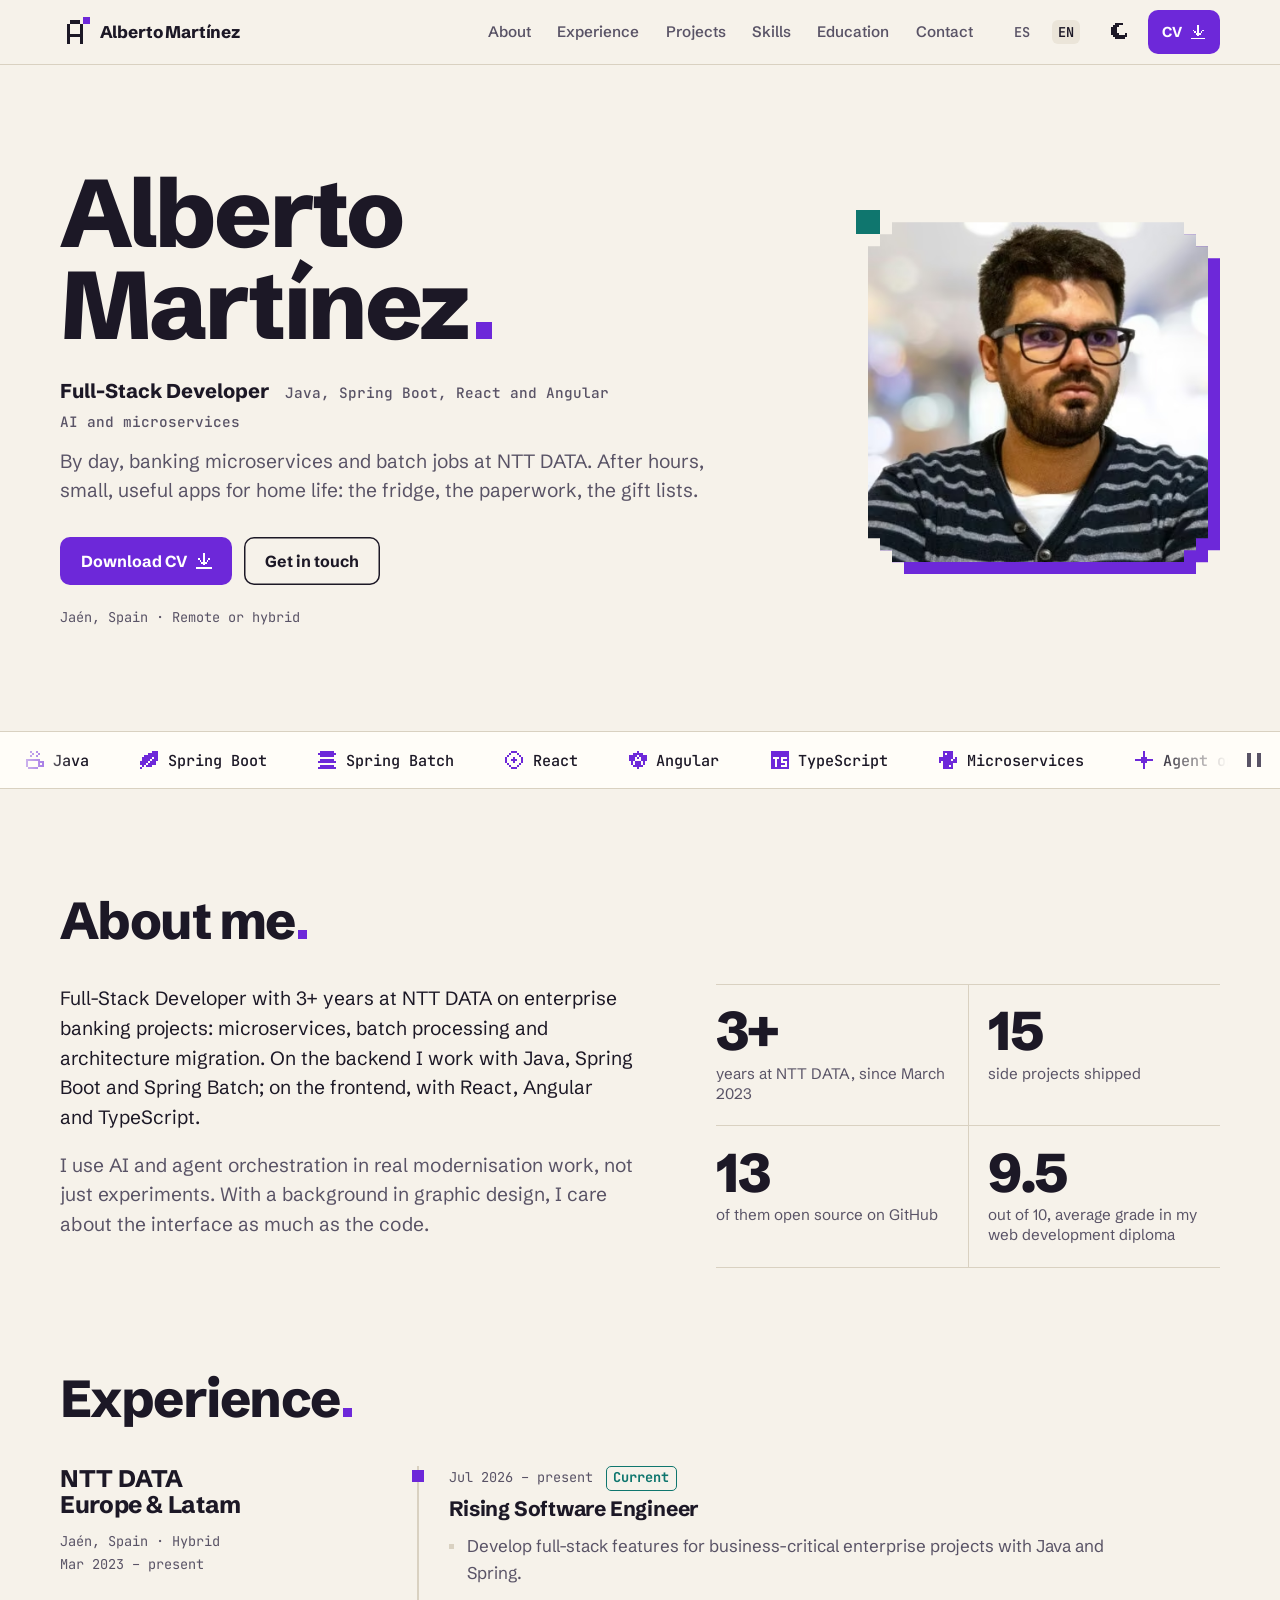
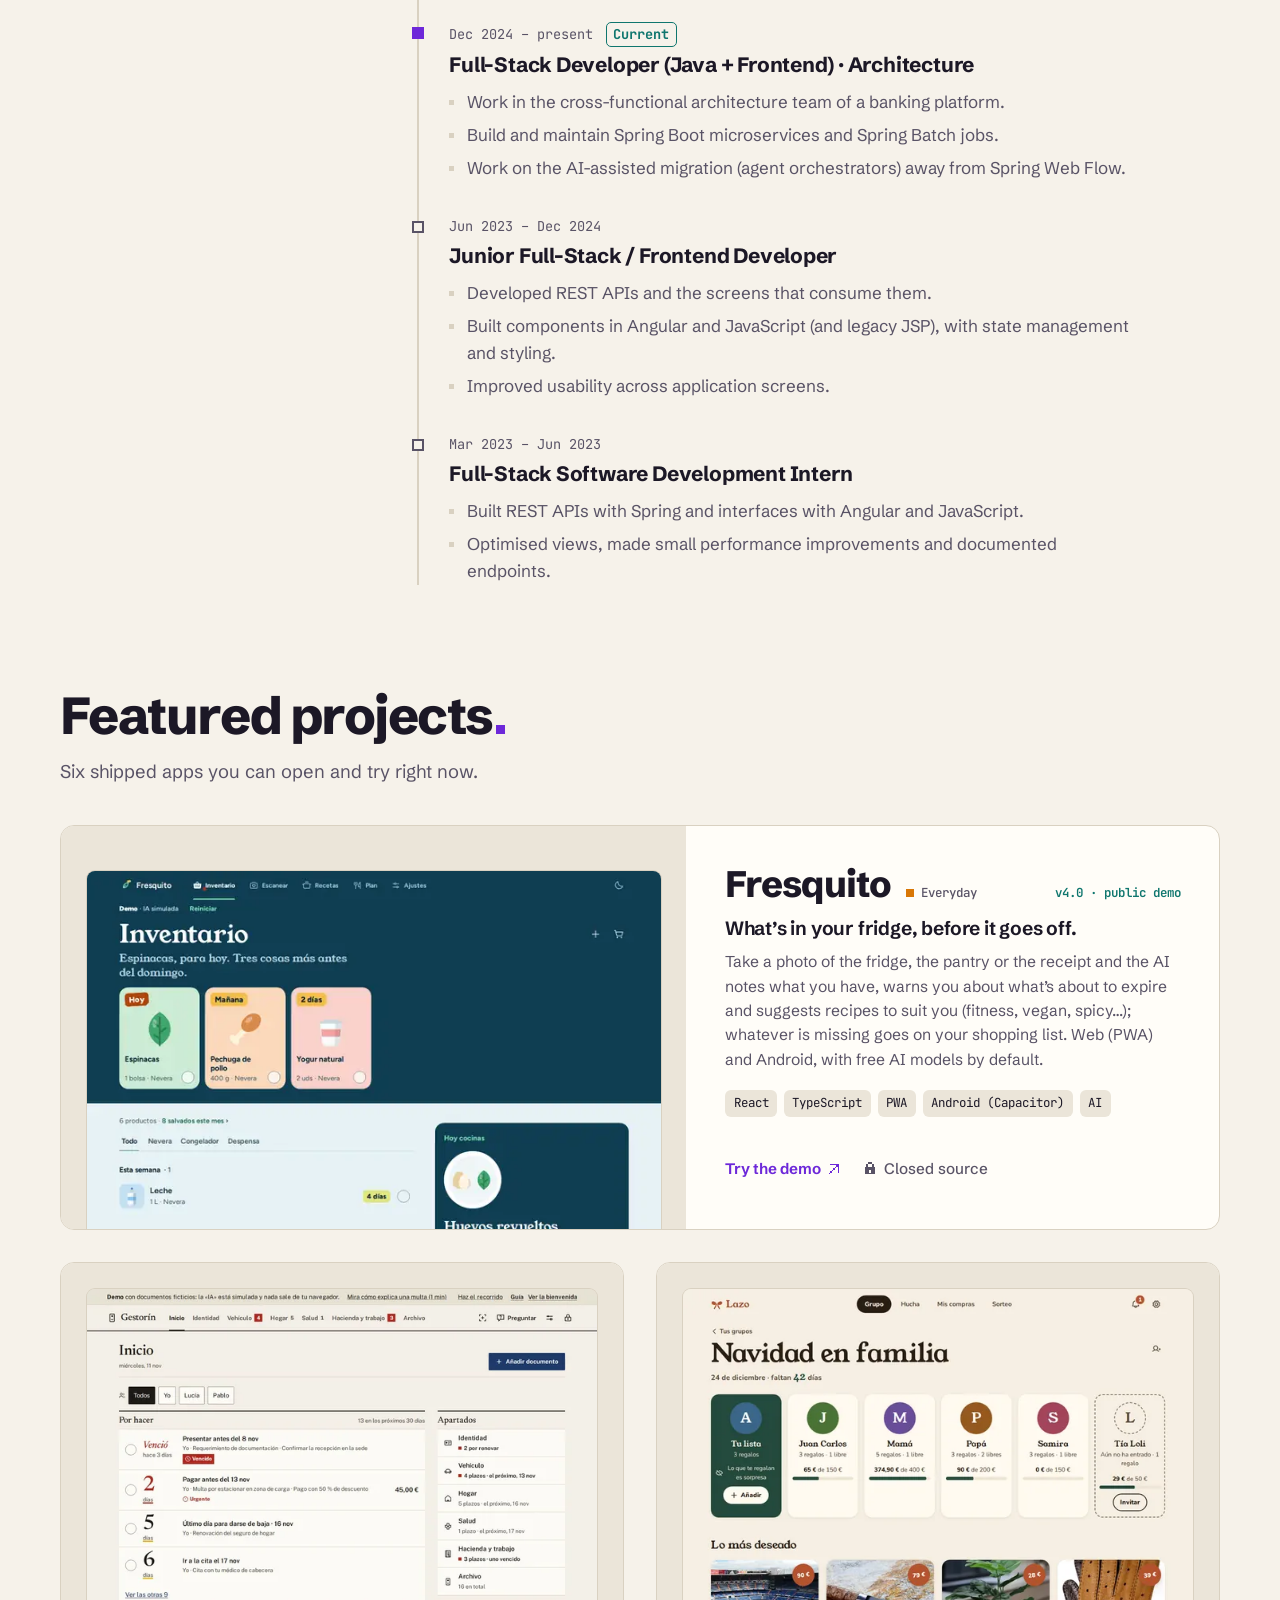
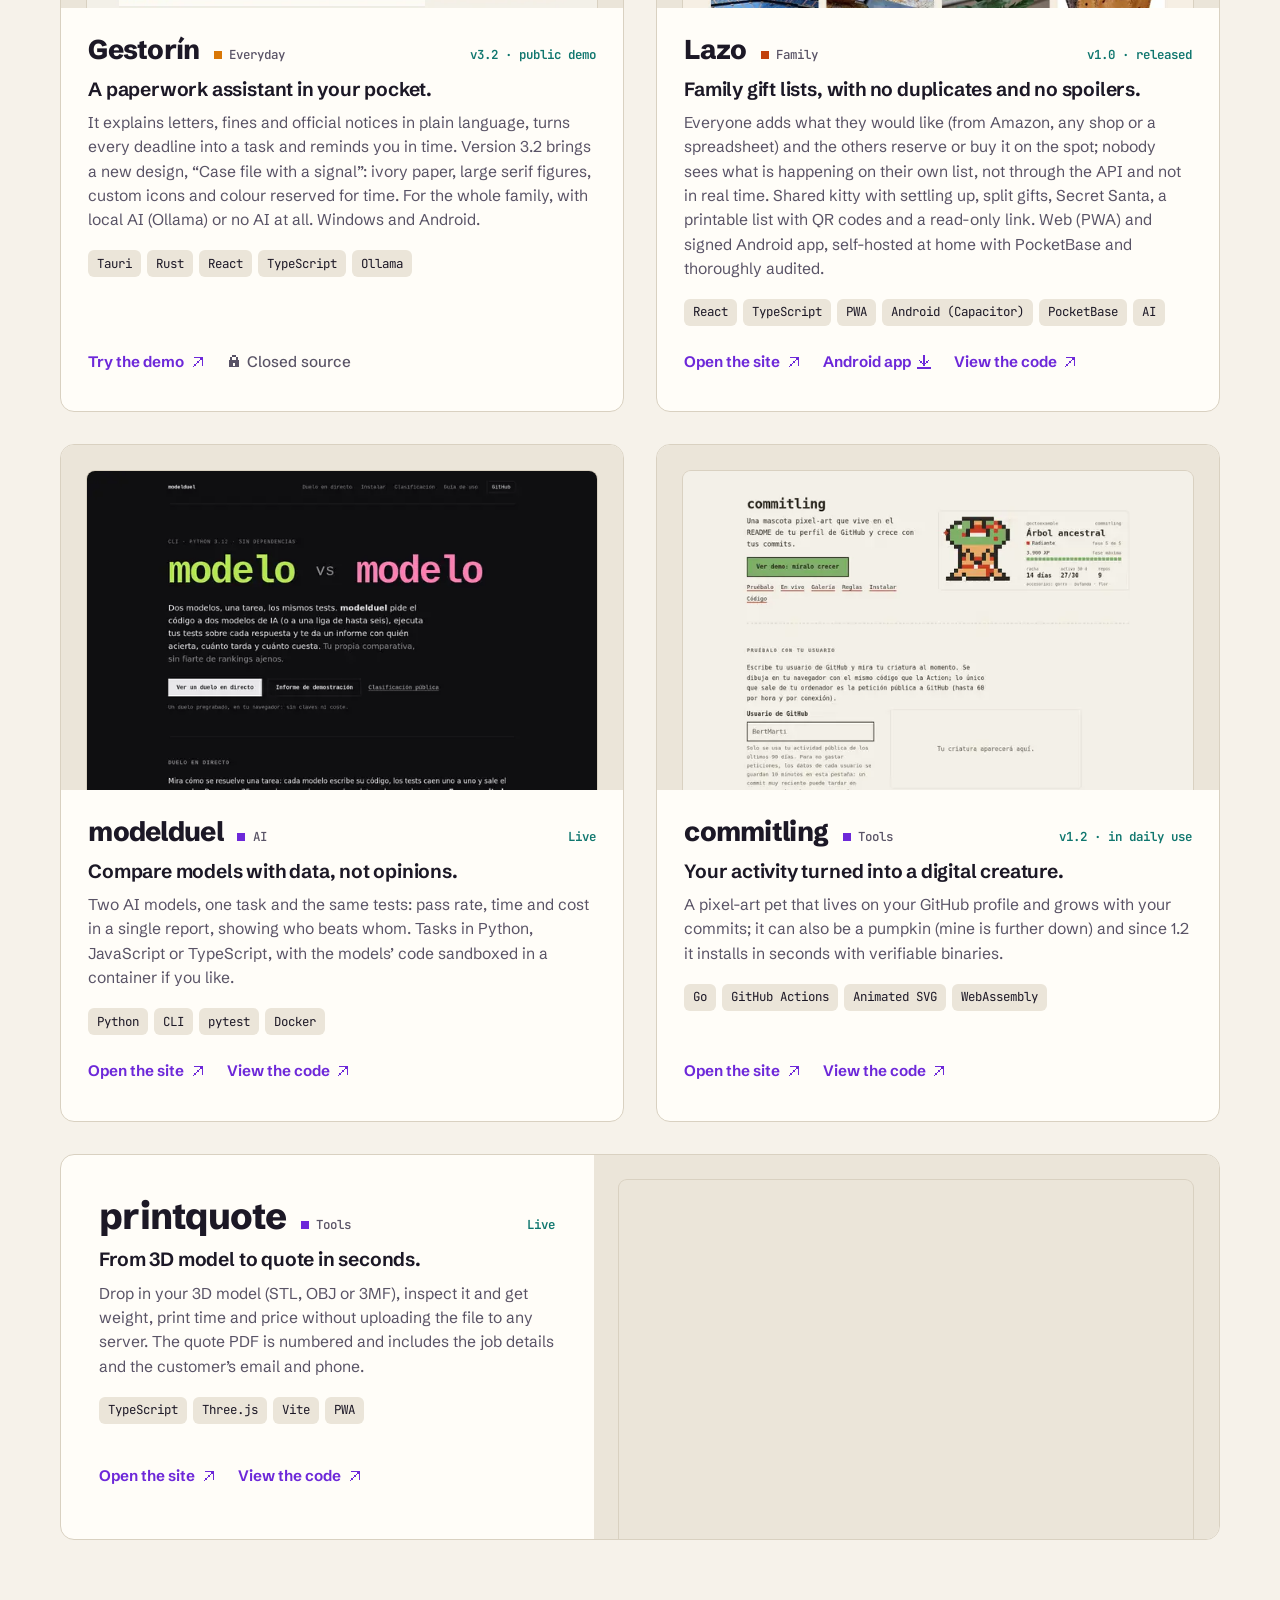
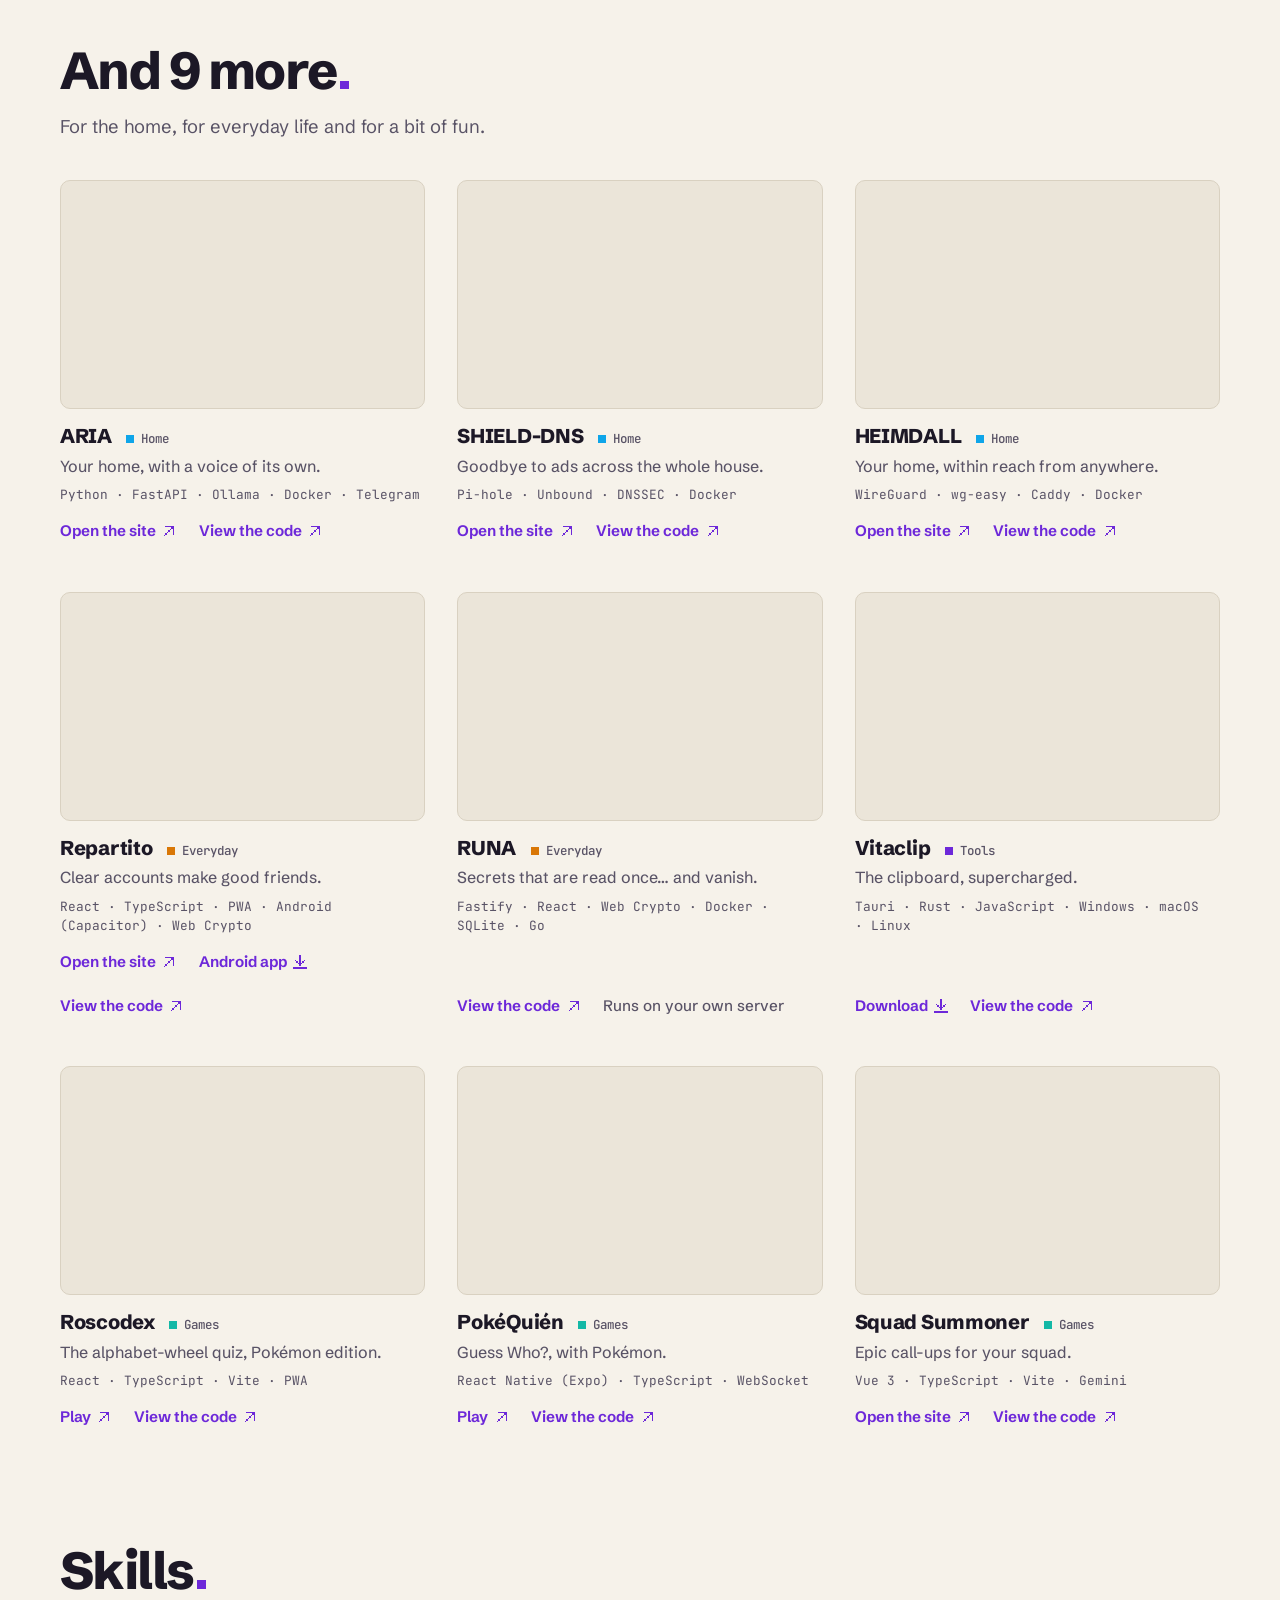
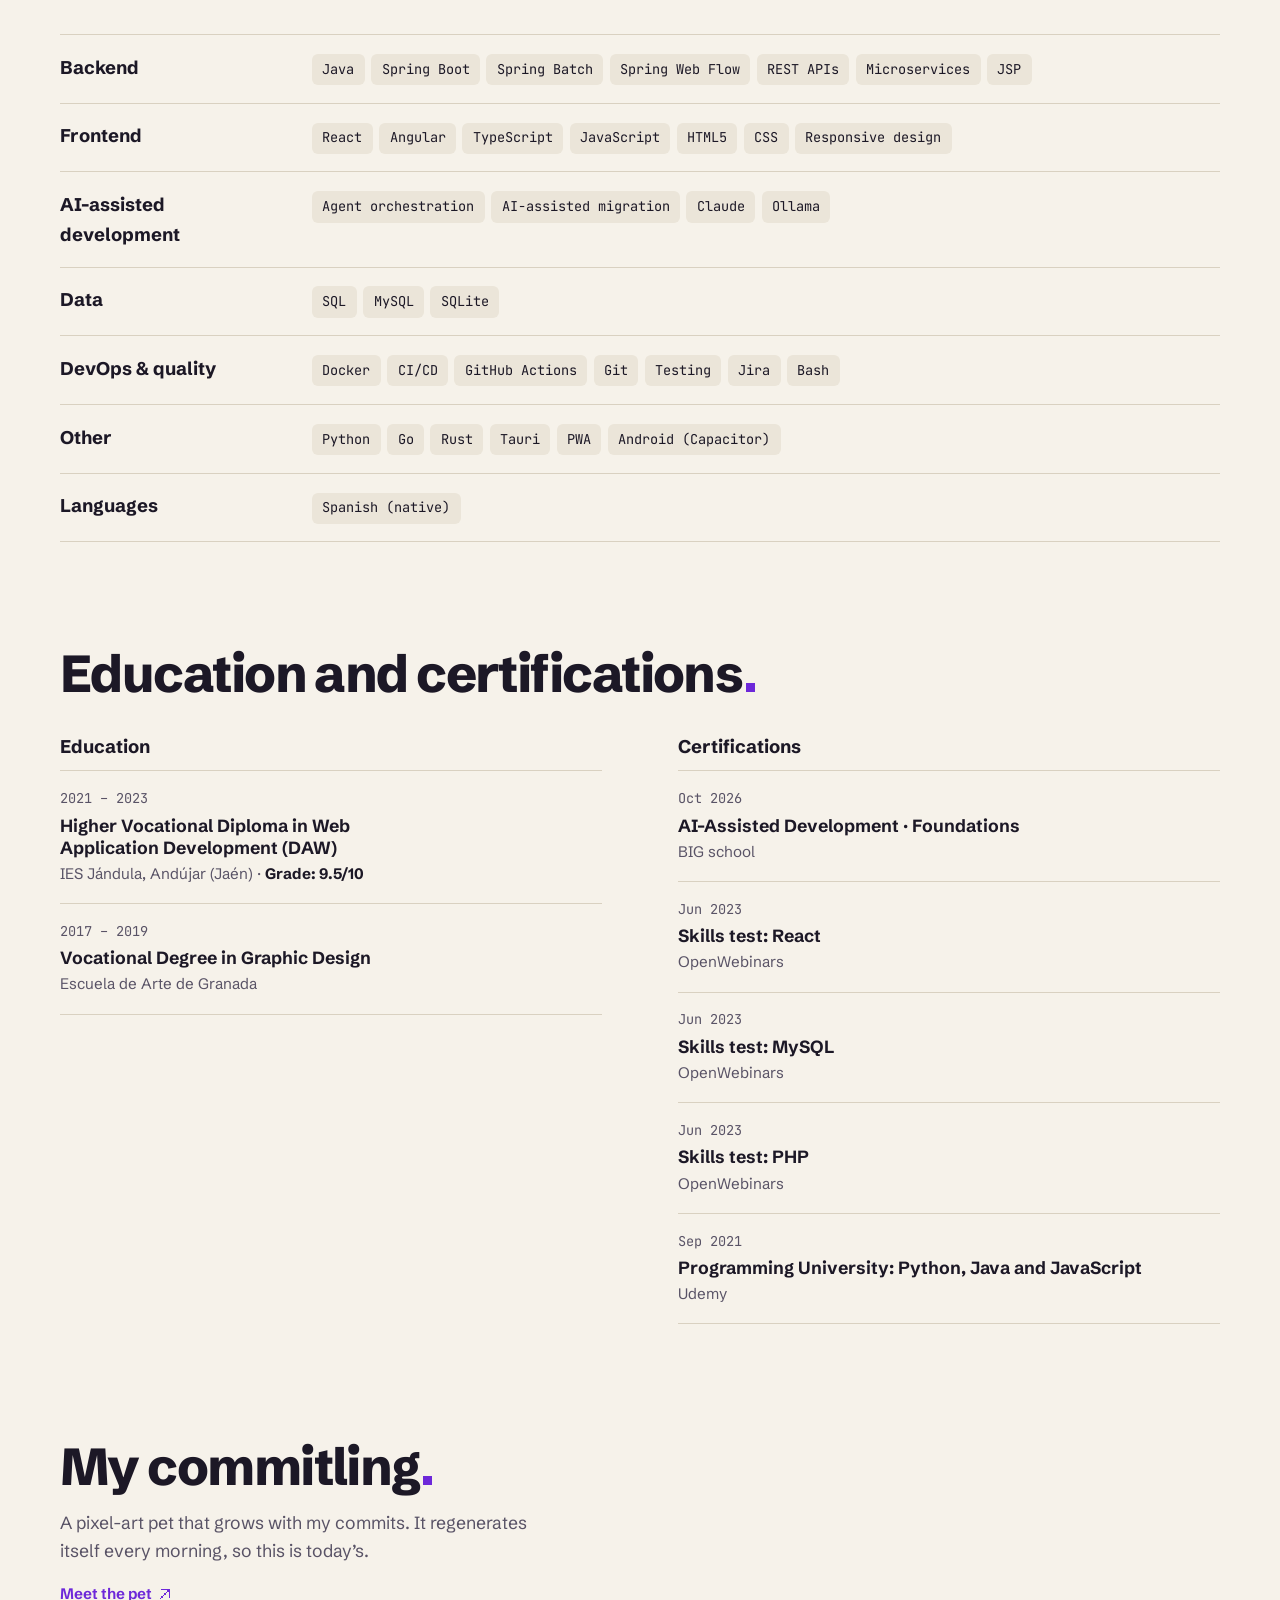
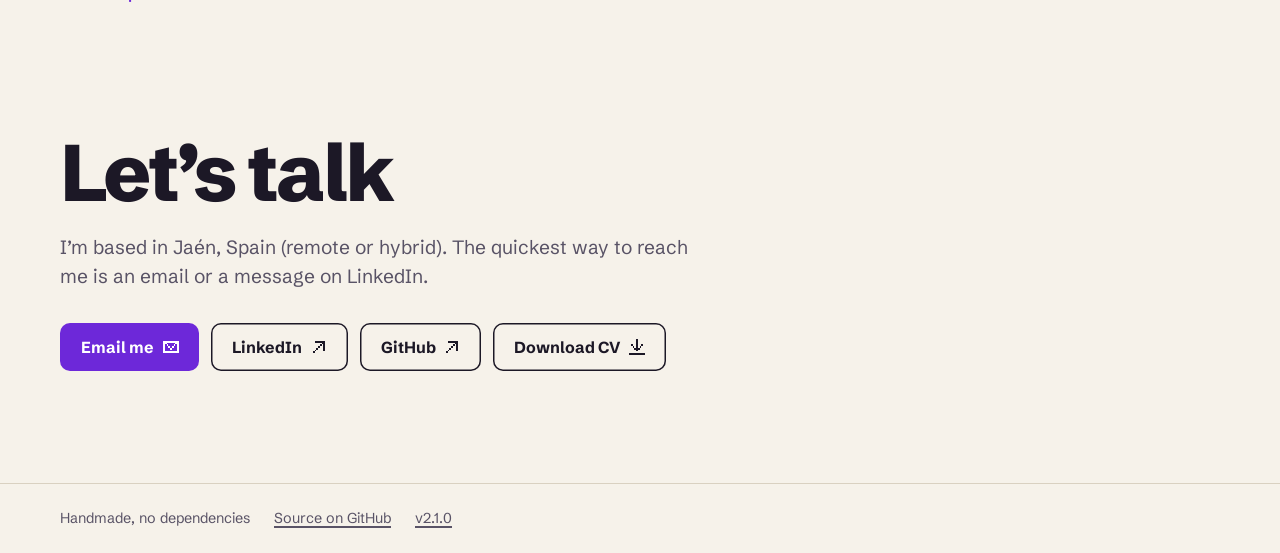
==== commit 41b01b1c: "CV: «Logros destacados» en lugar de «Proyectos» (v2.1.0) Los proyectos se quedan en el portafolio. C" ====
--- a/site/en/index.html
+++ b/site/en/index.html
@@ -36,7 +36,7 @@
   <link rel="preload" href="../fonts/schibsted-grotesk-latin-wght-normal.woff2" as="font" type="font/woff2" crossorigin>
   <link rel="stylesheet" href="../styles.css">
   <script src="../app.js" defer></script>
-  <script type="application/ld+json">{"@context":"https://schema.org","@type":"Person","name":"Alberto Martínez Moreno","alternateName":"Alberto Martínez","jobTitle":"Full-Stack Developer","description":"Full-Stack Developer with 3+ years at NTT DATA on enterprise banking projects: microservices, batch processing and architecture migration. On the backend I work with Java, Spring Boot and Spring Batch; on the frontend, with React, Angular and TypeScript. I apply AI in real projects, from agent orchestrators to migrating Spring Web Flow to microservices. I come from graphic design, so I care about the interface as much as the code.","url":"https://bertmarti.github.io/BertMarti/","image":"https://bertmarti.github.io/BertMarti/img/alberto.jpg","worksFor":{"@type":"Organization","name":"NTT DATA","url":"https://www.nttdata.com/"},"address":{"@type":"PostalAddress","addressLocality":"Jaén","addressCountry":"ES"},"alumniOf":[{"@type":"EducationalOrganization","name":"IES Jándula, Andújar (Jaén)"},{"@type":"EducationalOrganization","name":"Escuela de Arte de Granada"}],"knowsAbout":["Java","Spring Boot","Spring Batch","Spring Web Flow","REST APIs","Microservices","JSP","React","Angular","TypeScript","JavaScript","HTML5","CSS","Responsive design","Agent orchestration","AI-assisted migration","Claude","Ollama","SQL","MySQL","SQLite","Docker","CI/CD","GitHub Actions","Git","Testing","Jira","Bash","Python","Go","Rust","Tauri","PWA","Android (Capacitor)"],"knowsLanguage":["Spanish"],"sameAs":["https://www.linkedin.com/in/alberto-martinez-moreno/","https://github.com/BertMarti"]}</script>
+  <script type="application/ld+json">{"@context":"https://schema.org","@type":"Person","name":"Alberto Martínez Moreno","alternateName":"Alberto Martínez","jobTitle":"Full-Stack Developer","description":"Full-Stack Developer with 3+ years at NTT DATA on enterprise banking projects: microservices, batch processing and architecture migration. On the backend I work with Java, Spring Boot and Spring Batch; on the frontend, with React, Angular and TypeScript. I use AI and agent orchestration in real modernisation work, not just experiments. With a background in graphic design, I care about the interface as much as the code.","url":"https://bertmarti.github.io/BertMarti/","image":"https://bertmarti.github.io/BertMarti/img/alberto.jpg","worksFor":{"@type":"Organization","name":"NTT DATA","url":"https://www.nttdata.com/"},"address":{"@type":"PostalAddress","addressLocality":"Jaén","addressCountry":"ES"},"alumniOf":[{"@type":"EducationalOrganization","name":"IES Jándula, Andújar (Jaén)"},{"@type":"EducationalOrganization","name":"Escuela de Arte de Granada"}],"knowsAbout":["Java","Spring Boot","Spring Batch","Spring Web Flow","REST APIs","Microservices","JSP","React","Angular","TypeScript","JavaScript","HTML5","CSS","Responsive design","Agent orchestration","AI-assisted migration","Claude","Ollama","SQL","MySQL","SQLite","Docker","CI/CD","GitHub Actions","Git","Testing","Jira","Bash","Python","Go","Rust","Tauri","PWA","Android (Capacitor)"],"knowsLanguage":["Spanish"],"sameAs":["https://www.linkedin.com/in/alberto-martinez-moreno/","https://github.com/BertMarti"]}</script>
 </head>
 <body>
   <svg class="sprite" aria-hidden="true" focusable="false" width="0" height="0"><symbol id="i-ext" viewBox="0 0 9 9"><path d="M2 1h6v1h-6zM6 2h2v1h-2zM5 3h1v1h-1zM7 3h1v1h-1zM4 4h1v1h-1zM7 4h1v1h-1zM3 5h1v1h-1zM7 5h1v1h-1zM2 6h1v1h-1zM7 6h1v1h-1zM1 7h1v1h-1z"/></symbol><symbol id="i-bajar" viewBox="0 0 9 9"><path d="M4 0h1v1h-1zM4 1h1v1h-1zM4 2h1v1h-1zM1 3h1v1h-1zM4 3h1v1h-1zM7 3h1v1h-1zM2 4h1v1h-1zM4 4h1v1h-1zM6 4h1v1h-1zM3 5h3v1h-3zM4 6h1v1h-1zM0 8h9v1h-9z"/></symbol><symbol id="i-correo" viewBox="0 0 9 9"><path d="M0 1h9v1h-9zM0 2h2v1h-2zM7 2h2v1h-2zM0 3h1v1h-1zM2 3h1v1h-1zM6 3h1v1h-1zM8 3h1v1h-1zM0 4h1v1h-1zM3 4h1v1h-1zM5 4h1v1h-1zM8 4h1v1h-1zM0 5h1v1h-1zM4 5h1v1h-1zM8 5h1v1h-1zM0 6h1v1h-1zM8 6h1v1h-1zM0 7h9v1h-9z"/></symbol><symbol id="i-sol" viewBox="0 0 9 9"><path d="M4 0h1v1h-1zM1 1h1v1h-1zM7 1h1v1h-1zM3 2h3v1h-3zM2 3h5v1h-5zM0 4h1v1h-1zM2 4h5v1h-5zM8 4h1v1h-1zM2 5h5v1h-5zM3 6h3v1h-3zM1 7h1v1h-1zM7 7h1v1h-1zM4 8h1v1h-1z"/></symbol><symbol id="i-luna" viewBox="0 0 9 9"><path d="M3 0h4v1h-4zM2 1h3v1h-3zM1 2h3v1h-3zM1 3h3v1h-3zM1 4h3v1h-3zM1 5h4v1h-4zM8 5h1v1h-1zM2 6h7v1h-7zM3 7h5v1h-5z"/></symbol><symbol id="i-pausa" viewBox="0 0 9 9"><path d="M1 1h2v1h-2zM6 1h2v1h-2zM1 2h2v1h-2zM6 2h2v1h-2zM1 3h2v1h-2zM6 3h2v1h-2zM1 4h2v1h-2zM6 4h2v1h-2zM1 5h2v1h-2zM6 5h2v1h-2zM1 6h2v1h-2zM6 6h2v1h-2zM1 7h2v1h-2zM6 7h2v1h-2z"/></symbol><symbol id="i-play" viewBox="0 0 9 9"><path d="M2 1h1v1h-1zM2 2h3v1h-3zM2 3h5v1h-5zM2 4h7v1h-7zM2 5h5v1h-5zM2 6h3v1h-3zM2 7h1v1h-1z"/></symbol><symbol id="i-candado" viewBox="0 0 9 9"><path d="M3 0h3v1h-3zM2 1h1v1h-1zM6 1h1v1h-1zM2 2h1v1h-1zM6 2h1v1h-1zM1 3h7v1h-7zM1 4h7v1h-7zM1 5h3v1h-3zM5 5h3v1h-3zM1 6h3v1h-3zM5 6h3v1h-3zM1 7h7v1h-7z"/></symbol><symbol id="i-taza" viewBox="0 0 9 9"><path d="M2 0h1v1h-1zM5 0h1v1h-1zM3 1h1v1h-1zM6 1h1v1h-1zM2 2h1v1h-1zM5 2h1v1h-1zM0 4h7v1h-7zM0 5h1v1h-1zM6 5h3v1h-3zM0 6h1v1h-1zM6 6h1v1h-1zM8 6h1v1h-1zM0 7h1v1h-1zM6 7h3v1h-3zM1 8h5v1h-5z"/></symbol><symbol id="i-hoja" viewBox="0 0 9 9"><path d="M6 0h3v1h-3zM4 1h5v1h-5zM2 2h7v1h-7zM1 3h5v1h-5zM7 3h2v1h-2zM1 4h4v1h-4zM6 4h3v1h-3zM0 5h4v1h-4zM5 5h3v1h-3zM0 6h3v1h-3zM4 6h4v1h-4zM1 7h1v1h-1zM3 7h3v1h-3zM0 8h1v1h-1z"/></symbol><symbol id="i-capas" viewBox="0 0 9 9"><path d="M1 0h7v1h-7zM0 1h9v1h-9zM1 2h7v1h-7zM1 4h7v1h-7zM0 5h9v1h-9zM1 7h7v1h-7zM0 8h9v1h-9z"/></symbol><symbol id="i-atomo" viewBox="0 0 9 9"><path d="M3 0h3v1h-3zM2 1h1v1h-1zM6 1h1v1h-1zM1 2h1v1h-1zM7 2h1v1h-1zM0 3h1v1h-1zM4 3h1v1h-1zM8 3h1v1h-1zM0 4h1v1h-1zM3 4h3v1h-3zM8 4h1v1h-1zM0 5h1v1h-1zM4 5h1v1h-1zM8 5h1v1h-1zM1 6h1v1h-1zM7 6h1v1h-1zM2 7h1v1h-1zM6 7h1v1h-1zM3 8h3v1h-3z"/></symbol><symbol id="i-escudo" viewBox="0 0 9 9"><path d="M4 0h1v1h-1zM2 1h5v1h-5zM0 2h4v1h-4zM5 2h4v1h-4zM0 3h3v1h-3zM4 3h1v1h-1zM6 3h3v1h-3zM0 4h3v1h-3zM6 4h3v1h-3zM1 5h1v1h-1zM3 5h3v1h-3zM7 5h1v1h-1zM1 6h1v1h-1zM3 6h3v1h-3zM7 6h1v1h-1zM2 7h5v1h-5zM4 8h1v1h-1z"/></symbol><symbol id="i-ts" viewBox="0 0 9 9"><path d="M0 0h9v1h-9zM0 1h9v1h-9zM0 2h9v1h-9zM0 3h1v1h-1zM4 3h1v1h-1zM8 3h1v1h-1zM0 4h2v1h-2zM3 4h2v1h-2zM6 4h3v1h-3zM0 5h2v1h-2zM3 5h2v1h-2zM8 5h1v1h-1zM0 6h2v1h-2zM3 6h4v1h-4zM8 6h1v1h-1zM0 7h2v1h-2zM3 7h2v1h-2zM8 7h1v1h-1zM0 8h9v1h-9z"/></symbol><symbol id="i-bloques" viewBox="0 0 9 9"><path d="M2 0h5v1h-5zM2 1h1v1h-1zM4 1h3v1h-3zM2 2h5v1h-5zM0 3h7v1h-7zM8 3h1v1h-1zM0 4h6v1h-6zM7 4h2v1h-2zM0 5h1v1h-1zM2 5h7v1h-7zM2 6h5v1h-5zM2 7h3v1h-3zM6 7h1v1h-1zM2 8h5v1h-5z"/></symbol><symbol id="i-go" viewBox="0 0 9 9"><path d="M0 2h4v1h-4zM5 2h4v1h-4zM0 3h1v1h-1zM5 3h1v1h-1zM8 3h1v1h-1zM0 4h1v1h-1zM2 4h2v1h-2zM5 4h1v1h-1zM8 4h1v1h-1zM0 5h1v1h-1zM3 5h1v1h-1zM5 5h1v1h-1zM8 5h1v1h-1zM0 6h4v1h-4zM5 6h4v1h-4z"/></symbol><symbol id="i-engranaje" viewBox="0 0 9 9"><path d="M3 0h1v1h-1zM5 0h1v1h-1zM1 1h1v1h-1zM3 1h3v1h-3zM7 1h1v1h-1zM2 2h5v1h-5zM0 3h3v1h-3zM6 3h3v1h-3zM1 4h2v1h-2zM6 4h2v1h-2zM0 5h3v1h-3zM6 5h3v1h-3zM2 6h5v1h-5zM1 7h1v1h-1zM3 7h3v1h-3zM7 7h1v1h-1zM3 8h1v1h-1zM5 8h1v1h-1z"/></symbol><symbol id="i-ballena" viewBox="0 0 9 9"><path d="M3 1h2v1h-2zM1 2h2v1h-2zM4 2h2v1h-2zM0 3h2v1h-2zM3 3h2v1h-2zM6 3h1v1h-1zM8 3h1v1h-1zM7 4h2v1h-2zM0 5h8v1h-8zM0 6h7v1h-7zM1 7h6v1h-6zM2 8h4v1h-4z"/></symbol><symbol id="i-cilindro" viewBox="0 0 9 9"><path d="M1 0h7v1h-7zM0 1h9v1h-9zM1 2h7v1h-7zM0 3h1v1h-1zM8 3h1v1h-1zM0 4h9v1h-9zM0 5h1v1h-1zM8 5h1v1h-1zM0 6h9v1h-9zM0 7h1v1h-1zM8 7h1v1h-1zM1 8h7v1h-7z"/></symbol><symbol id="i-rama" viewBox="0 0 9 9"><path d="M1 0h2v1h-2zM1 1h2v1h-2zM1 2h1v1h-1zM6 2h2v1h-2zM1 3h1v1h-1zM6 3h2v1h-2zM1 4h1v1h-1zM5 4h1v1h-1zM1 5h4v1h-4zM1 6h1v1h-1zM1 7h2v1h-2zM1 8h2v1h-2z"/></symbol><symbol id="i-ciclo" viewBox="0 0 9 9"><path d="M2 0h5v1h-5zM1 1h1v1h-1zM7 1h1v1h-1zM0 2h1v1h-1zM3 2h1v1h-1zM8 2h1v1h-1zM0 3h1v1h-1zM3 3h2v1h-2zM8 3h1v1h-1zM0 4h1v1h-1zM3 4h3v1h-3zM8 4h1v1h-1zM0 5h1v1h-1zM3 5h2v1h-2zM8 5h1v1h-1zM0 6h1v1h-1zM3 6h1v1h-1zM8 6h1v1h-1zM1 7h1v1h-1zM7 7h1v1h-1zM2 8h5v1h-5z"/></symbol><symbol id="i-chispa" viewBox="0 0 9 9"><path d="M4 0h1v1h-1zM4 1h1v1h-1zM4 2h1v1h-1zM3 3h3v1h-3zM0 4h9v1h-9zM3 5h3v1h-3zM4 6h1v1h-1zM4 7h1v1h-1zM4 8h1v1h-1z"/></symbol></svg>
@@ -76,7 +76,7 @@
     <section class="section wrap" id="sobre-mi" aria-labelledby="sobre-mi-titulo">
       <h2 id="sobre-mi-titulo">About me</h2>
       <div class="about">
-        <div class="prose"><p>Full-Stack Developer with 3+ years at NTT DATA on enterprise banking projects: microservices, batch processing and architecture migration. On the backend I work with Java, Spring Boot and Spring Batch; on the frontend, with React, Angular and TypeScript.</p><p>I apply AI in real projects, from agent orchestrators to migrating Spring Web Flow to microservices. I come from graphic design, so I care about the interface as much as the code.</p></div>
+        <div class="prose"><p>Full-Stack Developer with 3+ years at NTT DATA on enterprise banking projects: microservices, batch processing and architecture migration. On the backend I work with Java, Spring Boot and Spring Batch; on the frontend, with React, Angular and TypeScript.</p><p>I use AI and agent orchestration in real modernisation work, not just experiments. With a background in graphic design, I care about the interface as much as the code.</p></div>
         <dl class="figures"><div><dt>years at NTT DATA, since March 2023</dt><dd>3+</dd></div><div><dt>side projects shipped</dt><dd>15</dd></div><div><dt>of them open source on GitHub</dt><dd>13</dd></div><div><dt>out of 10, average grade in my web development diploma</dt><dd>9.5</dd></div></dl>
       </div>
     </section>
@@ -88,17 +88,17 @@
           <li class="now">
             <p class="when">Jul 2026 – present<span class="badge">Current</span></p>
             <h4>Rising Software Engineer</h4>
-            <ul><li>Full-stack development on business-critical enterprise projects with Java and Spring.</li></ul>
+            <ul><li>Develop full-stack features for business-critical enterprise projects with Java and Spring.</li></ul>
           </li>
           <li class="now">
             <p class="when">Dec 2024 – present<span class="badge">Current</span></p>
-            <h4>Full-Stack Developer (Java + Front) · Architecture</h4>
-            <ul><li>Architecture project for a banking platform within a cross-functional team.</li><li>Responsible for the evolution and maintainability of the system: Spring Boot microservices and Spring Batch processes.</li><li>Migrating flows from Spring Web Flow to microservices, with the help of AI and agent orchestrators.</li></ul>
+            <h4>Full-Stack Developer (Java + Frontend) · Architecture</h4>
+            <ul><li>Work in the cross-functional architecture team of a banking platform.</li><li>Build and maintain Spring Boot microservices and Spring Batch jobs.</li><li>Work on the AI-assisted migration (agent orchestrators) away from Spring Web Flow.</li></ul>
           </li>
           <li>
             <p class="when">Jun 2023 – Dec 2024</p>
             <h4>Junior Full-Stack / Frontend Developer</h4>
-            <ul><li>Delivered end-to-end features: REST APIs and their user interface.</li><li>Built components in Angular and JavaScript (and legacy JSP), with state management and styling.</li><li>Improved usability across application screens.</li></ul>
+            <ul><li>Developed REST APIs and the screens that consume them.</li><li>Built components in Angular and JavaScript (and legacy JSP), with state management and styling.</li><li>Improved usability across application screens.</li></ul>
           </li>
           <li>
             <p class="when">Mar 2023 – Jun 2023</p>
@@ -248,7 +248,7 @@
       <dl class="skills">
         <div><dt>Backend</dt><dd><ul class="chips"><li>Java</li><li>Spring Boot</li><li>Spring Batch</li><li>Spring Web Flow</li><li>REST APIs</li><li>Microservices</li><li>JSP</li></ul></dd></div>
         <div><dt>Frontend</dt><dd><ul class="chips"><li>React</li><li>Angular</li><li>TypeScript</li><li>JavaScript</li><li>HTML5</li><li>CSS</li><li>Responsive design</li></ul></dd></div>
-        <div><dt>AI</dt><dd><ul class="chips"><li>Agent orchestration</li><li>AI-assisted migration</li><li>Claude</li><li>Ollama</li></ul></dd></div>
+        <div><dt>AI-assisted development</dt><dd><ul class="chips"><li>Agent orchestration</li><li>AI-assisted migration</li><li>Claude</li><li>Ollama</li></ul></dd></div>
         <div><dt>Data</dt><dd><ul class="chips"><li>SQL</li><li>MySQL</li><li>SQLite</li></ul></dd></div>
         <div><dt>DevOps &amp; quality</dt><dd><ul class="chips"><li>Docker</li><li>CI/CD</li><li>GitHub Actions</li><li>Git</li><li>Testing</li><li>Jira</li><li>Bash</li></ul></dd></div>
         <div><dt>Other</dt><dd><ul class="chips"><li>Python</li><li>Go</li><li>Rust</li><li>Tauri</li><li>PWA</li><li>Android (Capacitor)</li></ul></dd></div>
@@ -277,6 +277,6 @@
       </div>
     </section>
   </main>
-  <footer class="site-footer"><div class="wrap"><span>Handmade, no dependencies</span><a href="https://github.com/BertMarti/BertMarti" target="_blank" rel="noopener noreferrer">Source on GitHub</a><a href="https://github.com/BertMarti/BertMarti/blob/main/CHANGELOG.md" target="_blank" rel="noopener noreferrer">v2.0.0</a></div></footer>
+  <footer class="site-footer"><div class="wrap"><span>Handmade, no dependencies</span><a href="https://github.com/BertMarti/BertMarti" target="_blank" rel="noopener noreferrer">Source on GitHub</a><a href="https://github.com/BertMarti/BertMarti/blob/main/CHANGELOG.md" target="_blank" rel="noopener noreferrer">v2.1.0</a></div></footer>
 </body>
 </html>
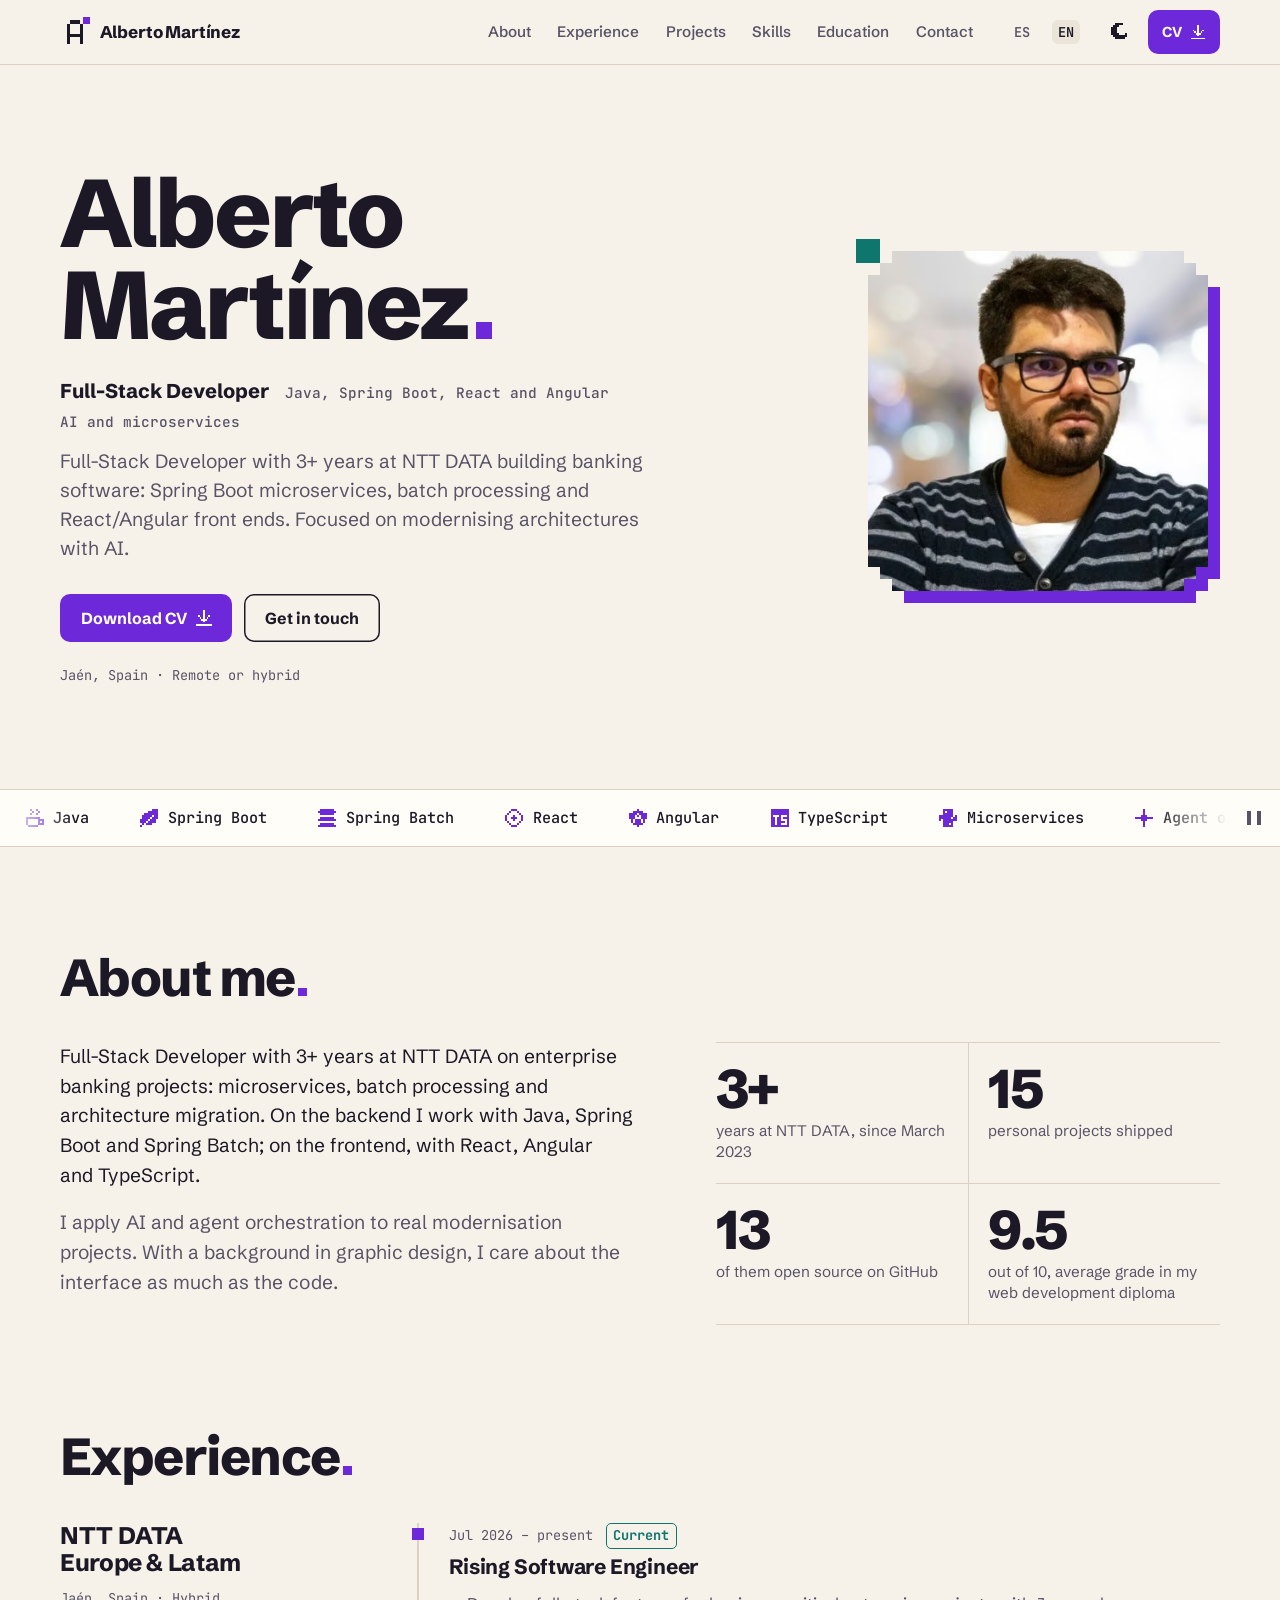
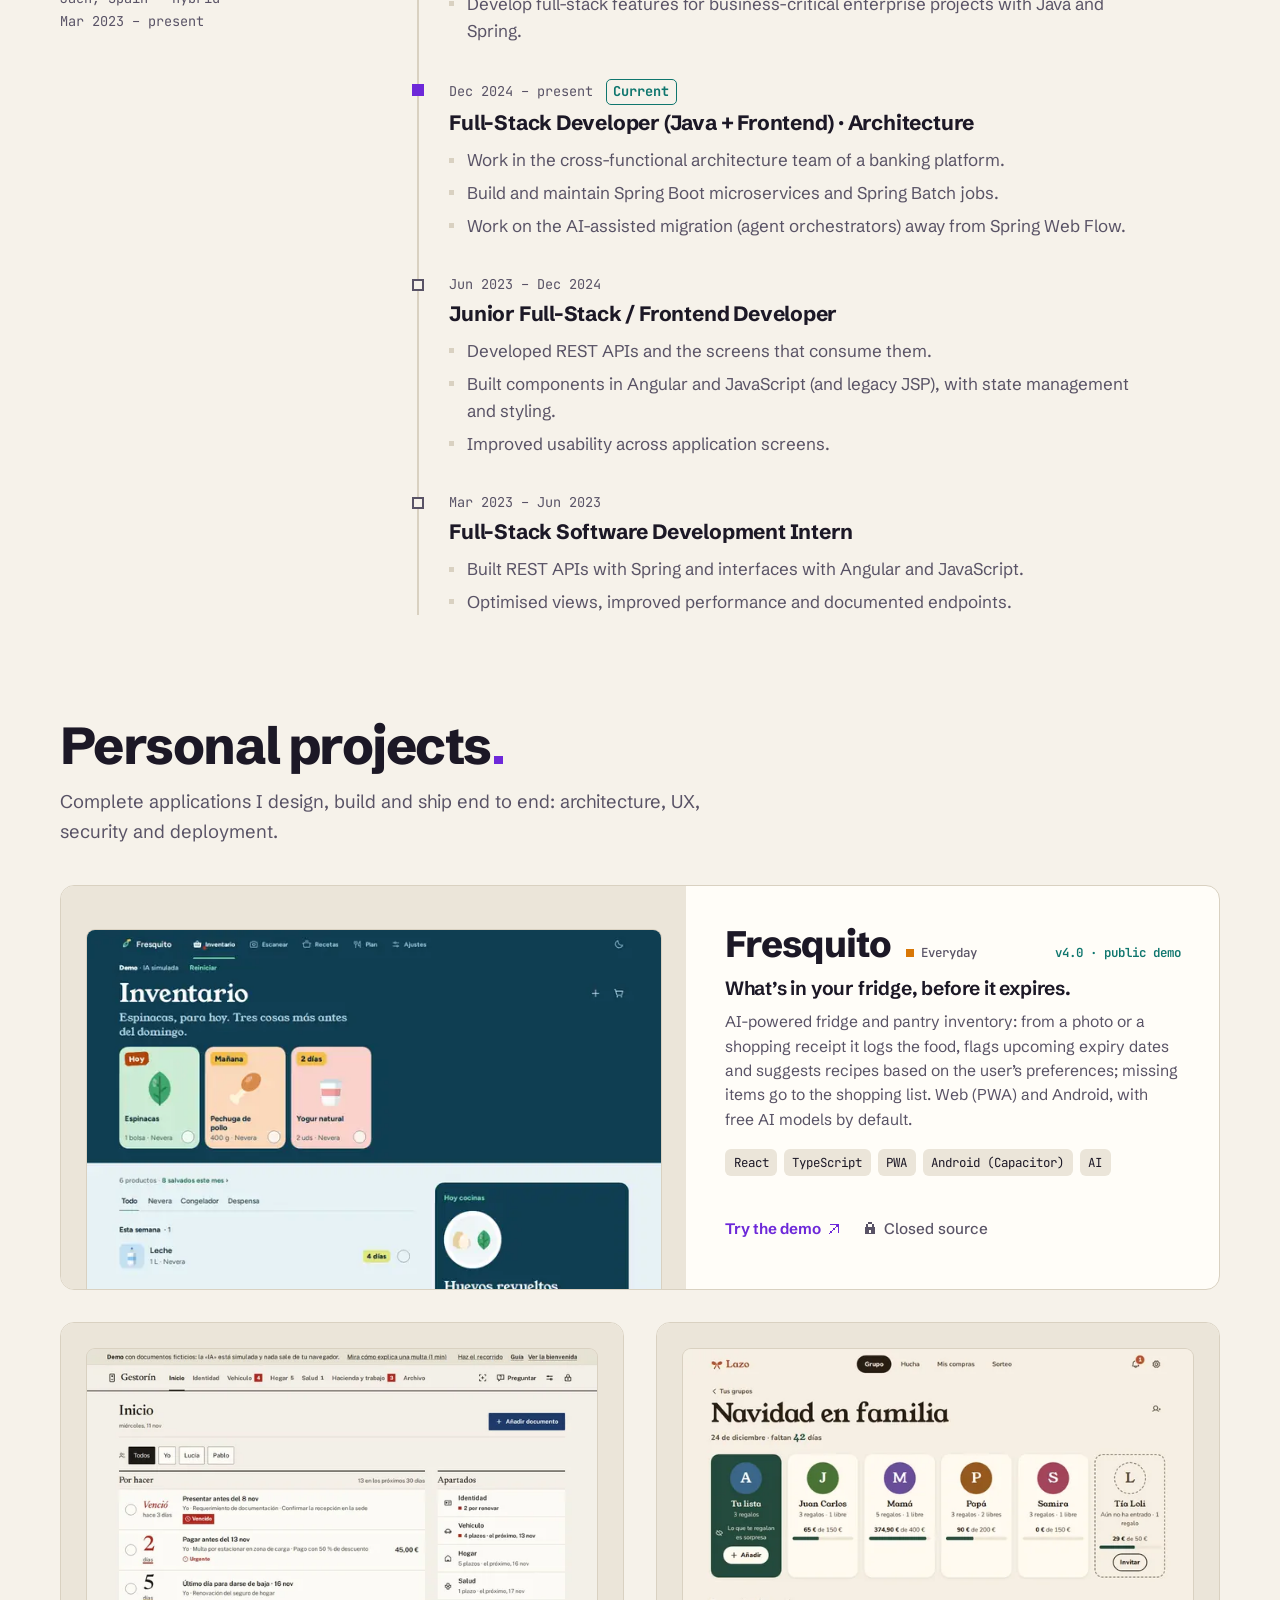
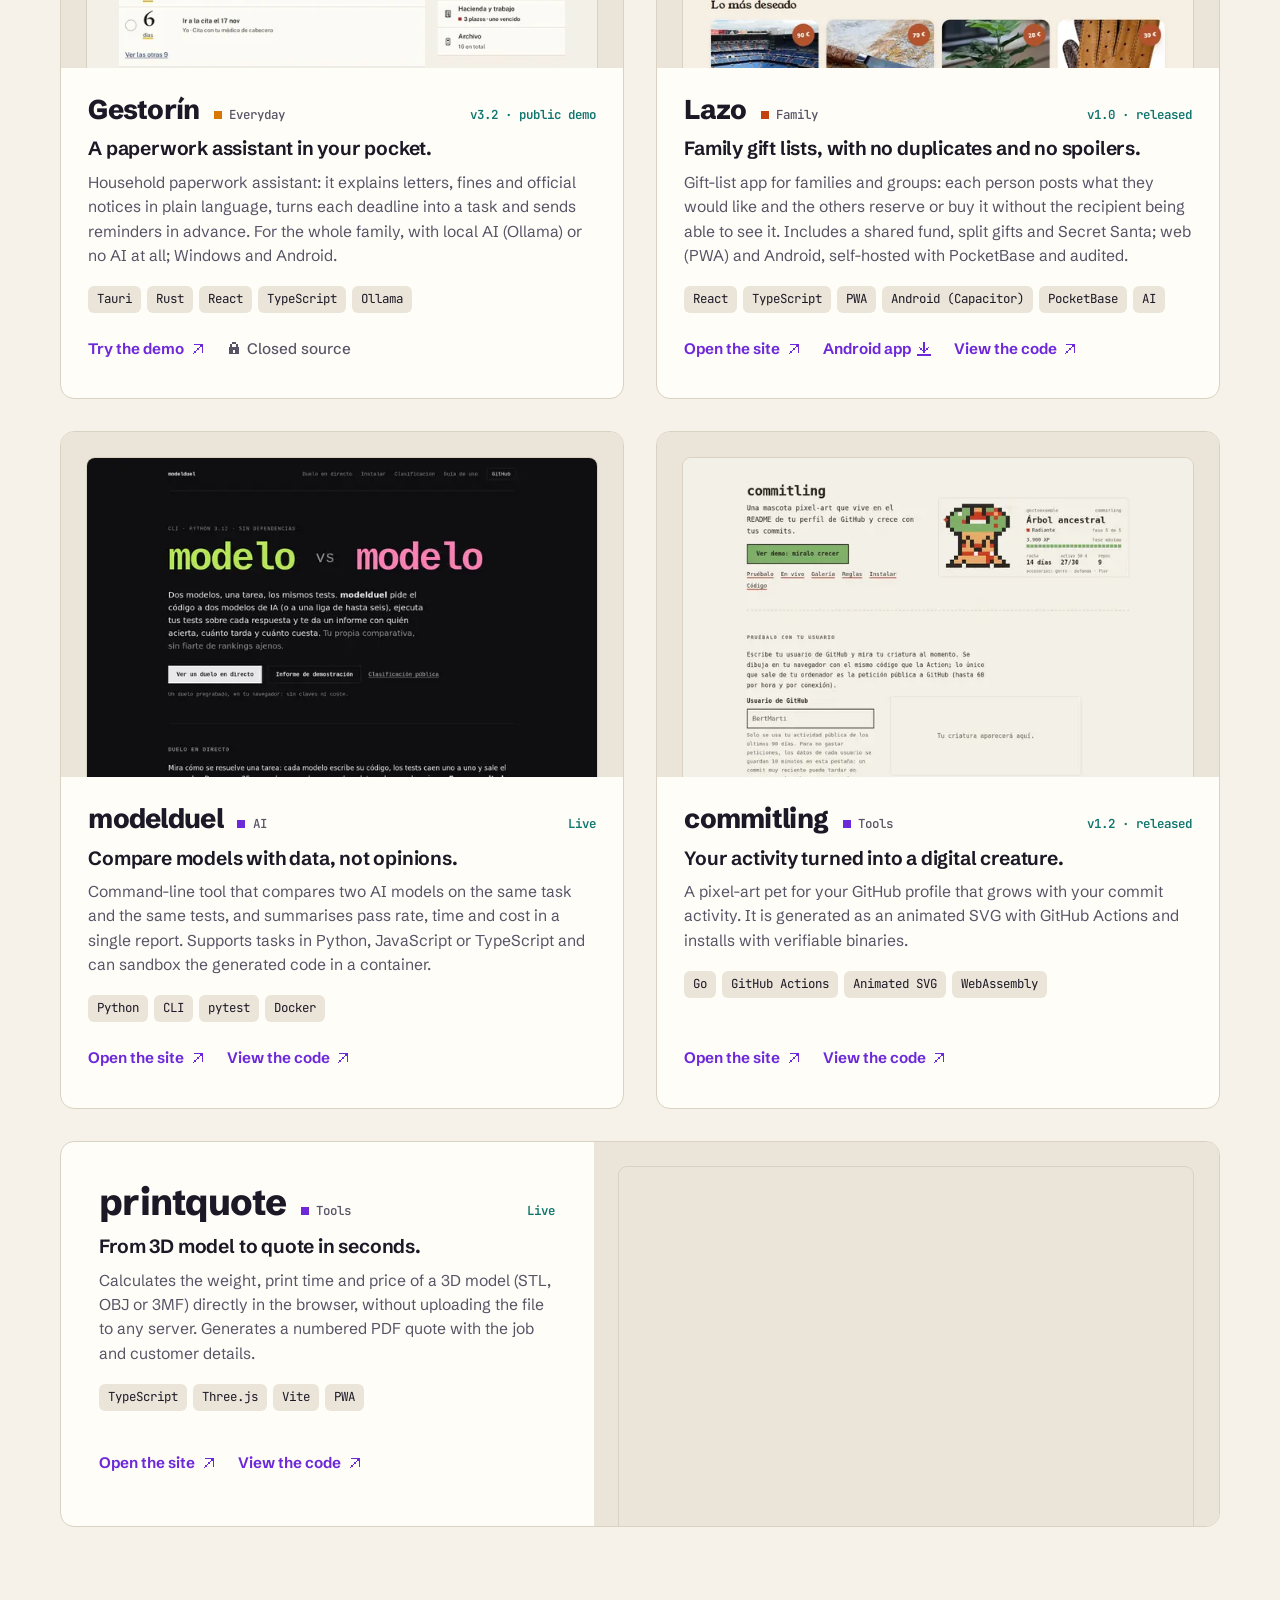
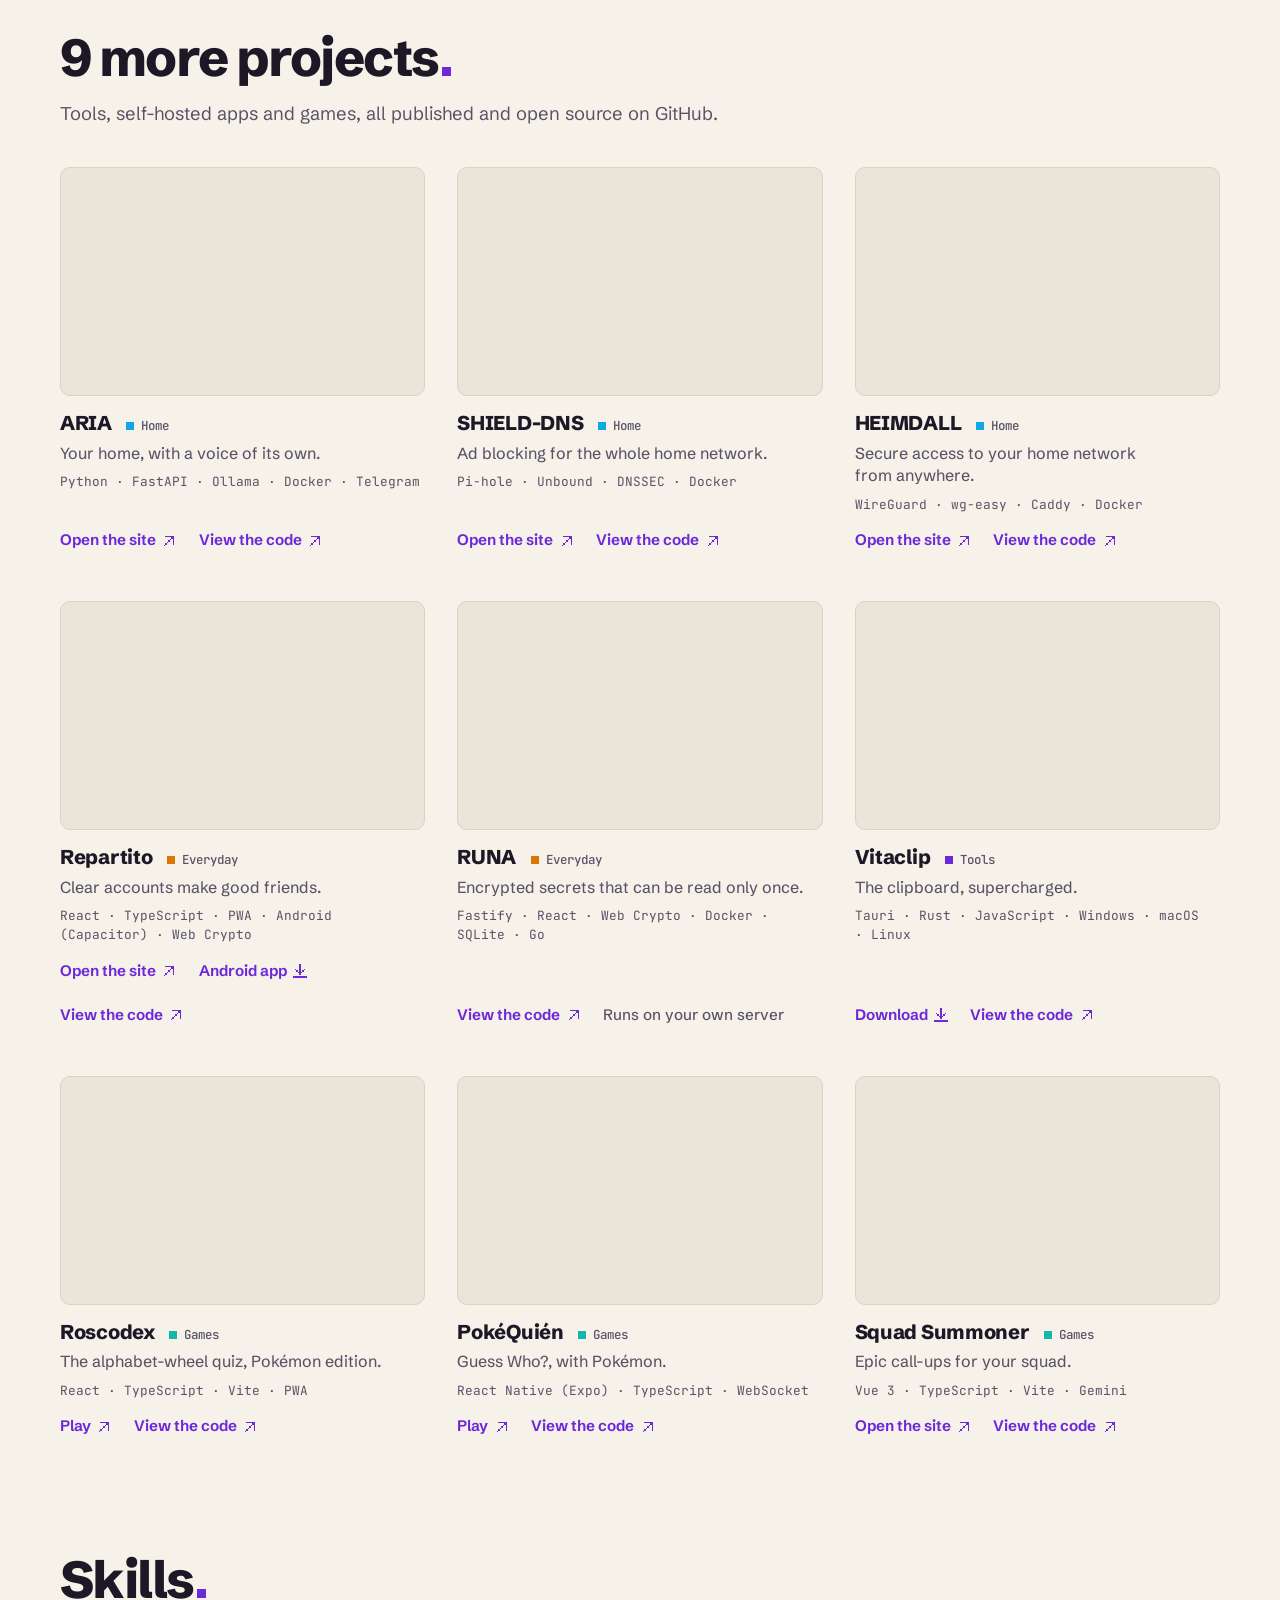
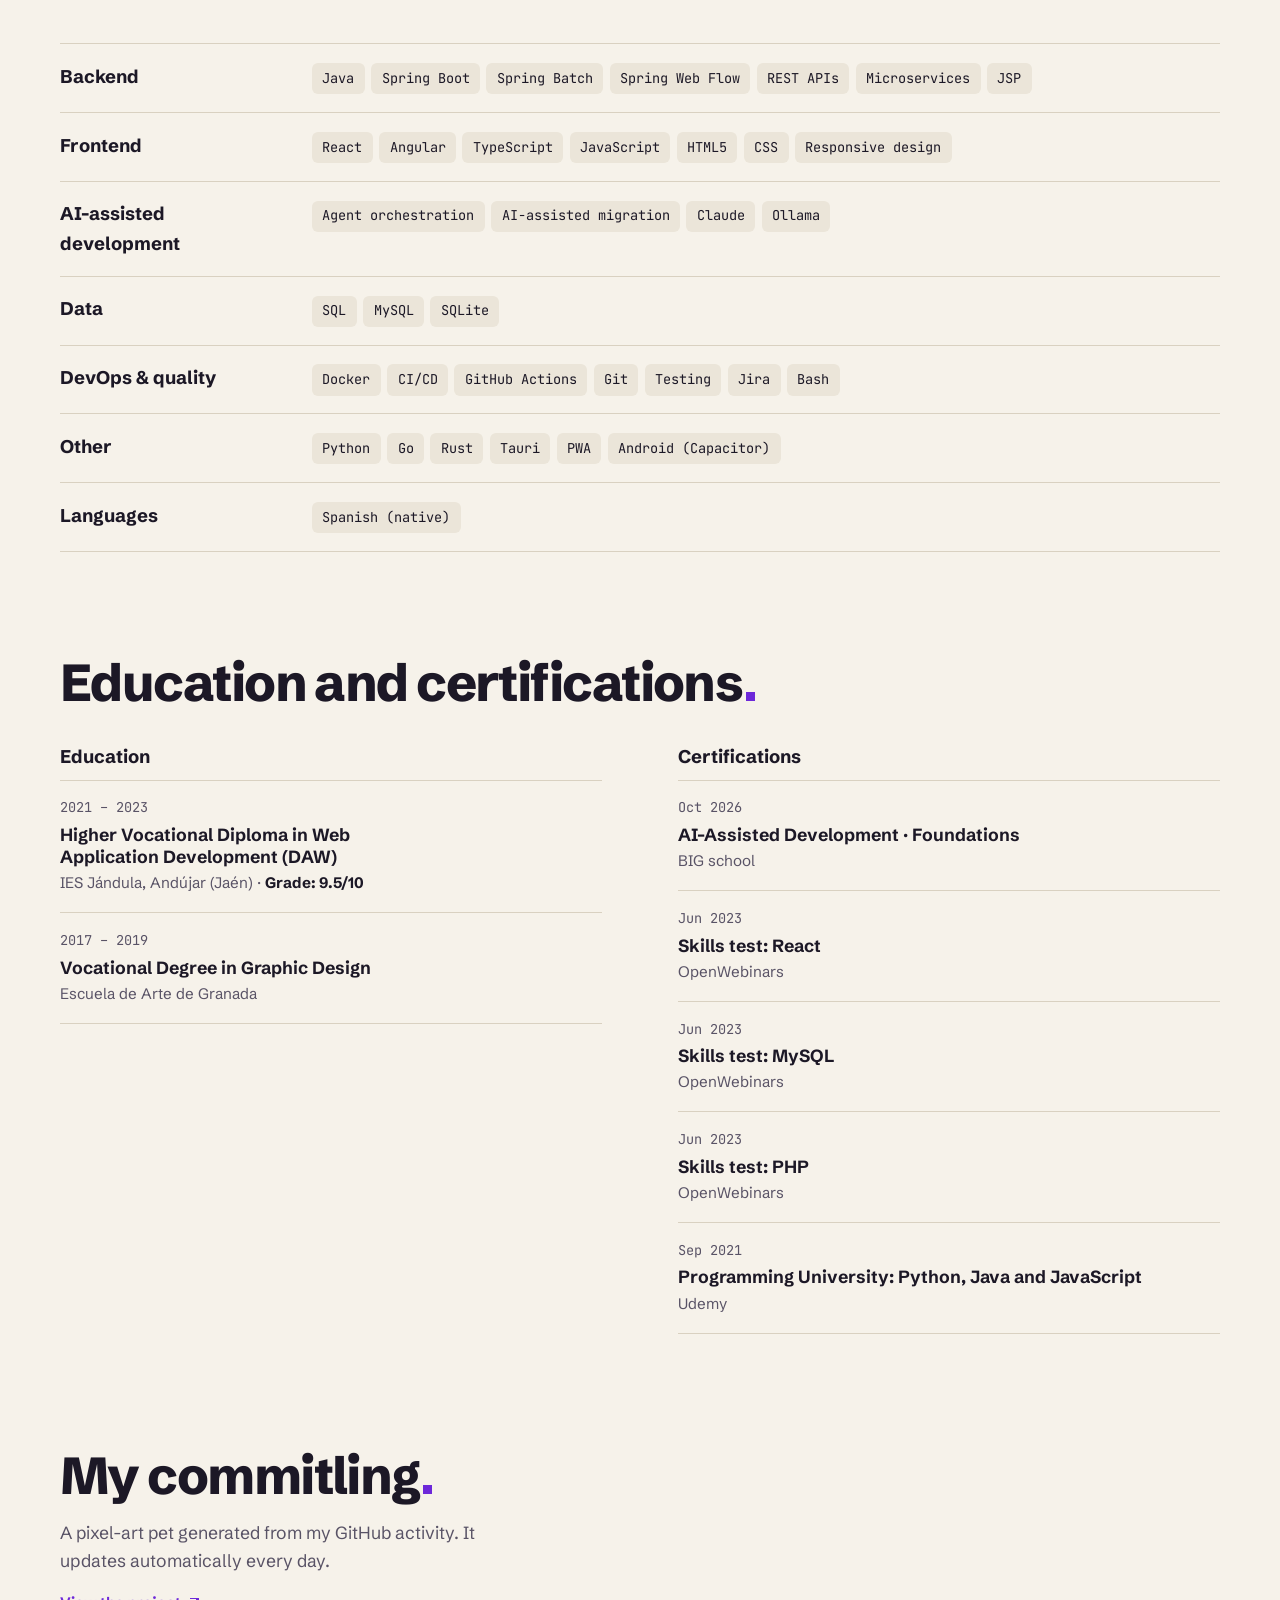
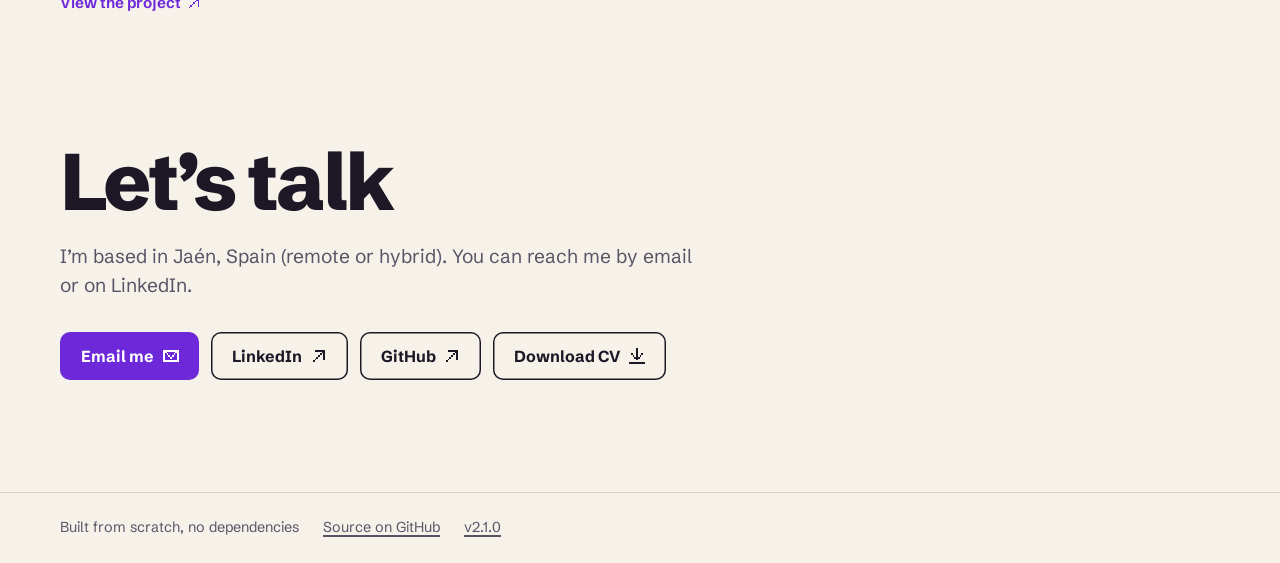
==== commit e3b0bb28: "Tono profesional en la web y el README Entradilla del hero nueva (ES/EN), «Proyectos personales» con" ====
--- a/site/en/index.html
+++ b/site/en/index.html
@@ -36,7 +36,7 @@
   <link rel="preload" href="../fonts/schibsted-grotesk-latin-wght-normal.woff2" as="font" type="font/woff2" crossorigin>
   <link rel="stylesheet" href="../styles.css">
   <script src="../app.js" defer></script>
-  <script type="application/ld+json">{"@context":"https://schema.org","@type":"Person","name":"Alberto Martínez Moreno","alternateName":"Alberto Martínez","jobTitle":"Full-Stack Developer","description":"Full-Stack Developer with 3+ years at NTT DATA on enterprise banking projects: microservices, batch processing and architecture migration. On the backend I work with Java, Spring Boot and Spring Batch; on the frontend, with React, Angular and TypeScript. I use AI and agent orchestration in real modernisation work, not just experiments. With a background in graphic design, I care about the interface as much as the code.","url":"https://bertmarti.github.io/BertMarti/","image":"https://bertmarti.github.io/BertMarti/img/alberto.jpg","worksFor":{"@type":"Organization","name":"NTT DATA","url":"https://www.nttdata.com/"},"address":{"@type":"PostalAddress","addressLocality":"Jaén","addressCountry":"ES"},"alumniOf":[{"@type":"EducationalOrganization","name":"IES Jándula, Andújar (Jaén)"},{"@type":"EducationalOrganization","name":"Escuela de Arte de Granada"}],"knowsAbout":["Java","Spring Boot","Spring Batch","Spring Web Flow","REST APIs","Microservices","JSP","React","Angular","TypeScript","JavaScript","HTML5","CSS","Responsive design","Agent orchestration","AI-assisted migration","Claude","Ollama","SQL","MySQL","SQLite","Docker","CI/CD","GitHub Actions","Git","Testing","Jira","Bash","Python","Go","Rust","Tauri","PWA","Android (Capacitor)"],"knowsLanguage":["Spanish"],"sameAs":["https://www.linkedin.com/in/alberto-martinez-moreno/","https://github.com/BertMarti"]}</script>
+  <script type="application/ld+json">{"@context":"https://schema.org","@type":"Person","name":"Alberto Martínez Moreno","alternateName":"Alberto Martínez","jobTitle":"Full-Stack Developer","description":"Full-Stack Developer with 3+ years at NTT DATA on enterprise banking projects: microservices, batch processing and architecture migration. On the backend I work with Java, Spring Boot and Spring Batch; on the frontend, with React, Angular and TypeScript. I apply AI and agent orchestration to real modernisation projects. With a background in graphic design, I care about the interface as much as the code.","url":"https://bertmarti.github.io/BertMarti/","image":"https://bertmarti.github.io/BertMarti/img/alberto.jpg","worksFor":{"@type":"Organization","name":"NTT DATA","url":"https://www.nttdata.com/"},"address":{"@type":"PostalAddress","addressLocality":"Jaén","addressCountry":"ES"},"alumniOf":[{"@type":"EducationalOrganization","name":"IES Jándula, Andújar (Jaén)"},{"@type":"EducationalOrganization","name":"Escuela de Arte de Granada"}],"knowsAbout":["Java","Spring Boot","Spring Batch","Spring Web Flow","REST APIs","Microservices","JSP","React","Angular","TypeScript","JavaScript","HTML5","CSS","Responsive design","Agent orchestration","AI-assisted migration","Claude","Ollama","SQL","MySQL","SQLite","Docker","CI/CD","GitHub Actions","Git","Testing","Jira","Bash","Python","Go","Rust","Tauri","PWA","Android (Capacitor)"],"knowsLanguage":["Spanish"],"sameAs":["https://www.linkedin.com/in/alberto-martinez-moreno/","https://github.com/BertMarti"]}</script>
 </head>
 <body>
   <svg class="sprite" aria-hidden="true" focusable="false" width="0" height="0"><symbol id="i-ext" viewBox="0 0 9 9"><path d="M2 1h6v1h-6zM6 2h2v1h-2zM5 3h1v1h-1zM7 3h1v1h-1zM4 4h1v1h-1zM7 4h1v1h-1zM3 5h1v1h-1zM7 5h1v1h-1zM2 6h1v1h-1zM7 6h1v1h-1zM1 7h1v1h-1z"/></symbol><symbol id="i-bajar" viewBox="0 0 9 9"><path d="M4 0h1v1h-1zM4 1h1v1h-1zM4 2h1v1h-1zM1 3h1v1h-1zM4 3h1v1h-1zM7 3h1v1h-1zM2 4h1v1h-1zM4 4h1v1h-1zM6 4h1v1h-1zM3 5h3v1h-3zM4 6h1v1h-1zM0 8h9v1h-9z"/></symbol><symbol id="i-correo" viewBox="0 0 9 9"><path d="M0 1h9v1h-9zM0 2h2v1h-2zM7 2h2v1h-2zM0 3h1v1h-1zM2 3h1v1h-1zM6 3h1v1h-1zM8 3h1v1h-1zM0 4h1v1h-1zM3 4h1v1h-1zM5 4h1v1h-1zM8 4h1v1h-1zM0 5h1v1h-1zM4 5h1v1h-1zM8 5h1v1h-1zM0 6h1v1h-1zM8 6h1v1h-1zM0 7h9v1h-9z"/></symbol><symbol id="i-sol" viewBox="0 0 9 9"><path d="M4 0h1v1h-1zM1 1h1v1h-1zM7 1h1v1h-1zM3 2h3v1h-3zM2 3h5v1h-5zM0 4h1v1h-1zM2 4h5v1h-5zM8 4h1v1h-1zM2 5h5v1h-5zM3 6h3v1h-3zM1 7h1v1h-1zM7 7h1v1h-1zM4 8h1v1h-1z"/></symbol><symbol id="i-luna" viewBox="0 0 9 9"><path d="M3 0h4v1h-4zM2 1h3v1h-3zM1 2h3v1h-3zM1 3h3v1h-3zM1 4h3v1h-3zM1 5h4v1h-4zM8 5h1v1h-1zM2 6h7v1h-7zM3 7h5v1h-5z"/></symbol><symbol id="i-pausa" viewBox="0 0 9 9"><path d="M1 1h2v1h-2zM6 1h2v1h-2zM1 2h2v1h-2zM6 2h2v1h-2zM1 3h2v1h-2zM6 3h2v1h-2zM1 4h2v1h-2zM6 4h2v1h-2zM1 5h2v1h-2zM6 5h2v1h-2zM1 6h2v1h-2zM6 6h2v1h-2zM1 7h2v1h-2zM6 7h2v1h-2z"/></symbol><symbol id="i-play" viewBox="0 0 9 9"><path d="M2 1h1v1h-1zM2 2h3v1h-3zM2 3h5v1h-5zM2 4h7v1h-7zM2 5h5v1h-5zM2 6h3v1h-3zM2 7h1v1h-1z"/></symbol><symbol id="i-candado" viewBox="0 0 9 9"><path d="M3 0h3v1h-3zM2 1h1v1h-1zM6 1h1v1h-1zM2 2h1v1h-1zM6 2h1v1h-1zM1 3h7v1h-7zM1 4h7v1h-7zM1 5h3v1h-3zM5 5h3v1h-3zM1 6h3v1h-3zM5 6h3v1h-3zM1 7h7v1h-7z"/></symbol><symbol id="i-taza" viewBox="0 0 9 9"><path d="M2 0h1v1h-1zM5 0h1v1h-1zM3 1h1v1h-1zM6 1h1v1h-1zM2 2h1v1h-1zM5 2h1v1h-1zM0 4h7v1h-7zM0 5h1v1h-1zM6 5h3v1h-3zM0 6h1v1h-1zM6 6h1v1h-1zM8 6h1v1h-1zM0 7h1v1h-1zM6 7h3v1h-3zM1 8h5v1h-5z"/></symbol><symbol id="i-hoja" viewBox="0 0 9 9"><path d="M6 0h3v1h-3zM4 1h5v1h-5zM2 2h7v1h-7zM1 3h5v1h-5zM7 3h2v1h-2zM1 4h4v1h-4zM6 4h3v1h-3zM0 5h4v1h-4zM5 5h3v1h-3zM0 6h3v1h-3zM4 6h4v1h-4zM1 7h1v1h-1zM3 7h3v1h-3zM0 8h1v1h-1z"/></symbol><symbol id="i-capas" viewBox="0 0 9 9"><path d="M1 0h7v1h-7zM0 1h9v1h-9zM1 2h7v1h-7zM1 4h7v1h-7zM0 5h9v1h-9zM1 7h7v1h-7zM0 8h9v1h-9z"/></symbol><symbol id="i-atomo" viewBox="0 0 9 9"><path d="M3 0h3v1h-3zM2 1h1v1h-1zM6 1h1v1h-1zM1 2h1v1h-1zM7 2h1v1h-1zM0 3h1v1h-1zM4 3h1v1h-1zM8 3h1v1h-1zM0 4h1v1h-1zM3 4h3v1h-3zM8 4h1v1h-1zM0 5h1v1h-1zM4 5h1v1h-1zM8 5h1v1h-1zM1 6h1v1h-1zM7 6h1v1h-1zM2 7h1v1h-1zM6 7h1v1h-1zM3 8h3v1h-3z"/></symbol><symbol id="i-escudo" viewBox="0 0 9 9"><path d="M4 0h1v1h-1zM2 1h5v1h-5zM0 2h4v1h-4zM5 2h4v1h-4zM0 3h3v1h-3zM4 3h1v1h-1zM6 3h3v1h-3zM0 4h3v1h-3zM6 4h3v1h-3zM1 5h1v1h-1zM3 5h3v1h-3zM7 5h1v1h-1zM1 6h1v1h-1zM3 6h3v1h-3zM7 6h1v1h-1zM2 7h5v1h-5zM4 8h1v1h-1z"/></symbol><symbol id="i-ts" viewBox="0 0 9 9"><path d="M0 0h9v1h-9zM0 1h9v1h-9zM0 2h9v1h-9zM0 3h1v1h-1zM4 3h1v1h-1zM8 3h1v1h-1zM0 4h2v1h-2zM3 4h2v1h-2zM6 4h3v1h-3zM0 5h2v1h-2zM3 5h2v1h-2zM8 5h1v1h-1zM0 6h2v1h-2zM3 6h4v1h-4zM8 6h1v1h-1zM0 7h2v1h-2zM3 7h2v1h-2zM8 7h1v1h-1zM0 8h9v1h-9z"/></symbol><symbol id="i-bloques" viewBox="0 0 9 9"><path d="M2 0h5v1h-5zM2 1h1v1h-1zM4 1h3v1h-3zM2 2h5v1h-5zM0 3h7v1h-7zM8 3h1v1h-1zM0 4h6v1h-6zM7 4h2v1h-2zM0 5h1v1h-1zM2 5h7v1h-7zM2 6h5v1h-5zM2 7h3v1h-3zM6 7h1v1h-1zM2 8h5v1h-5z"/></symbol><symbol id="i-go" viewBox="0 0 9 9"><path d="M0 2h4v1h-4zM5 2h4v1h-4zM0 3h1v1h-1zM5 3h1v1h-1zM8 3h1v1h-1zM0 4h1v1h-1zM2 4h2v1h-2zM5 4h1v1h-1zM8 4h1v1h-1zM0 5h1v1h-1zM3 5h1v1h-1zM5 5h1v1h-1zM8 5h1v1h-1zM0 6h4v1h-4zM5 6h4v1h-4z"/></symbol><symbol id="i-engranaje" viewBox="0 0 9 9"><path d="M3 0h1v1h-1zM5 0h1v1h-1zM1 1h1v1h-1zM3 1h3v1h-3zM7 1h1v1h-1zM2 2h5v1h-5zM0 3h3v1h-3zM6 3h3v1h-3zM1 4h2v1h-2zM6 4h2v1h-2zM0 5h3v1h-3zM6 5h3v1h-3zM2 6h5v1h-5zM1 7h1v1h-1zM3 7h3v1h-3zM7 7h1v1h-1zM3 8h1v1h-1zM5 8h1v1h-1z"/></symbol><symbol id="i-ballena" viewBox="0 0 9 9"><path d="M3 1h2v1h-2zM1 2h2v1h-2zM4 2h2v1h-2zM0 3h2v1h-2zM3 3h2v1h-2zM6 3h1v1h-1zM8 3h1v1h-1zM7 4h2v1h-2zM0 5h8v1h-8zM0 6h7v1h-7zM1 7h6v1h-6zM2 8h4v1h-4z"/></symbol><symbol id="i-cilindro" viewBox="0 0 9 9"><path d="M1 0h7v1h-7zM0 1h9v1h-9zM1 2h7v1h-7zM0 3h1v1h-1zM8 3h1v1h-1zM0 4h9v1h-9zM0 5h1v1h-1zM8 5h1v1h-1zM0 6h9v1h-9zM0 7h1v1h-1zM8 7h1v1h-1zM1 8h7v1h-7z"/></symbol><symbol id="i-rama" viewBox="0 0 9 9"><path d="M1 0h2v1h-2zM1 1h2v1h-2zM1 2h1v1h-1zM6 2h2v1h-2zM1 3h1v1h-1zM6 3h2v1h-2zM1 4h1v1h-1zM5 4h1v1h-1zM1 5h4v1h-4zM1 6h1v1h-1zM1 7h2v1h-2zM1 8h2v1h-2z"/></symbol><symbol id="i-ciclo" viewBox="0 0 9 9"><path d="M2 0h5v1h-5zM1 1h1v1h-1zM7 1h1v1h-1zM0 2h1v1h-1zM3 2h1v1h-1zM8 2h1v1h-1zM0 3h1v1h-1zM3 3h2v1h-2zM8 3h1v1h-1zM0 4h1v1h-1zM3 4h3v1h-3zM8 4h1v1h-1zM0 5h1v1h-1zM3 5h2v1h-2zM8 5h1v1h-1zM0 6h1v1h-1zM3 6h1v1h-1zM8 6h1v1h-1zM1 7h1v1h-1zM7 7h1v1h-1zM2 8h5v1h-5z"/></symbol><symbol id="i-chispa" viewBox="0 0 9 9"><path d="M4 0h1v1h-1zM4 1h1v1h-1zM4 2h1v1h-1zM3 3h3v1h-3zM0 4h9v1h-9zM3 5h3v1h-3zM4 6h1v1h-1zM4 7h1v1h-1zM4 8h1v1h-1z"/></symbol></svg>
@@ -55,7 +55,7 @@
       <div class="hero-copy">
         <h1 id="titulo">Alberto <span class="nowrap">Martínez<span class="px" aria-hidden="true"></span></span></h1>
         <p class="role"><strong>Full-Stack Developer</strong><span>Java, Spring Boot, React and Angular</span><span>AI and microservices</span></p>
-        <p class="lead">By day, banking microservices and batch jobs at NTT DATA. After hours, small, useful apps for home life: the fridge, the paperwork, the gift lists.</p>
+        <p class="lead">Full-Stack Developer with 3+ years at NTT DATA building banking software: Spring Boot microservices, batch processing and React/Angular front ends. Focused on modernising architectures with AI.</p>
         <div class="cta">
           <a class="btn" href="../cv/Alberto-Martinez-Moreno-CV-EN.pdf" download>Download CV<svg class="ico" aria-hidden="true" focusable="false" width="18" height="18"><use href="#i-bajar"/></svg></a>
           <a class="btn btn-ghost" href="#contacto">Get in touch</a>
@@ -76,8 +76,8 @@
     <section class="section wrap" id="sobre-mi" aria-labelledby="sobre-mi-titulo">
       <h2 id="sobre-mi-titulo">About me</h2>
       <div class="about">
-        <div class="prose"><p>Full-Stack Developer with 3+ years at NTT DATA on enterprise banking projects: microservices, batch processing and architecture migration. On the backend I work with Java, Spring Boot and Spring Batch; on the frontend, with React, Angular and TypeScript.</p><p>I use AI and agent orchestration in real modernisation work, not just experiments. With a background in graphic design, I care about the interface as much as the code.</p></div>
-        <dl class="figures"><div><dt>years at NTT DATA, since March 2023</dt><dd>3+</dd></div><div><dt>side projects shipped</dt><dd>15</dd></div><div><dt>of them open source on GitHub</dt><dd>13</dd></div><div><dt>out of 10, average grade in my web development diploma</dt><dd>9.5</dd></div></dl>
+        <div class="prose"><p>Full-Stack Developer with 3+ years at NTT DATA on enterprise banking projects: microservices, batch processing and architecture migration. On the backend I work with Java, Spring Boot and Spring Batch; on the frontend, with React, Angular and TypeScript.</p><p>I apply AI and agent orchestration to real modernisation projects. With a background in graphic design, I care about the interface as much as the code.</p></div>
+        <dl class="figures"><div><dt>years at NTT DATA, since March 2023</dt><dd>3+</dd></div><div><dt>personal projects shipped</dt><dd>15</dd></div><div><dt>of them open source on GitHub</dt><dd>13</dd></div><div><dt>out of 10, average grade in my web development diploma</dt><dd>9.5</dd></div></dl>
       </div>
     </section>
     <section class="section wrap" id="experiencia" aria-labelledby="experiencia-titulo">
@@ -103,31 +103,31 @@
           <li>
             <p class="when">Mar 2023 – Jun 2023</p>
             <h4>Full-Stack Software Development Intern</h4>
-            <ul><li>Built REST APIs with Spring and interfaces with Angular and JavaScript.</li><li>Optimised views, made small performance improvements and documented endpoints.</li></ul>
+            <ul><li>Built REST APIs with Spring and interfaces with Angular and JavaScript.</li><li>Optimised views, improved performance and documented endpoints.</li></ul>
           </li>
         </ol>
       </div>
     </section>
     <section class="section wrap" id="proyectos" aria-labelledby="proyectos-titulo">
-      <h2 id="proyectos-titulo">Featured projects</h2>
-      <p class="intro">Six shipped apps you can open and try right now.</p>
+      <h2 id="proyectos-titulo">Personal projects</h2>
+      <p class="intro">Complete applications I design, build and ship end to end: architecture, UX, security and deployment.</p>
       <ul class="feat-grid">
         <li class="feat"><article>
           <a class="shot" href="https://fresquito-demo.pages.dev/" target="_blank" rel="noopener noreferrer" tabindex="-1"><img src="../img/proyectos/fresquito.webp" width="640" height="400" loading="lazy" decoding="async" alt="Fresquito screenshot: what expires first as cards with an illustration of each food, under a blue band, and a recipe for today"></a>
           <div class="feat-body">
             <div class="feat-head"><h3>Fresquito</h3><span class="tag" data-cat="dia-a-dia">Everyday</span><span class="estado">v4.0 · public demo</span></div>
-            <p class="lema">What’s in your fridge, before it goes off.</p>
-            <p class="desc">Take a photo of the fridge, the pantry or the receipt and the AI notes what you have, warns you about what’s about to expire and suggests recipes to suit you (fitness, vegan, spicy…); whatever is missing goes on your shopping list. Web (PWA) and Android, with free AI models by default.</p>
+            <p class="lema">What’s in your fridge, before it expires.</p>
+            <p class="desc">AI-powered fridge and pantry inventory: from a photo or a shopping receipt it logs the food, flags upcoming expiry dates and suggests recipes based on the user’s preferences; missing items go to the shopping list. Web (PWA) and Android, with free AI models by default.</p>
             <ul class="chips" aria-label="Technologies"><li>React</li><li>TypeScript</li><li>PWA</li><li>Android (Capacitor)</li><li>AI</li></ul>
             <p class="links"><a href="https://fresquito-demo.pages.dev/" target="_blank" rel="noopener noreferrer">Try the demo<span class="vh">: Fresquito</span><svg class="ico" aria-hidden="true" focusable="false" width="18" height="18"><use href="#i-ext"/></svg></a><span class="plain"><svg class="ico" aria-hidden="true" focusable="false" width="18" height="18"><use href="#i-candado"/></svg>Closed source</span></p>
           </div>
         </article></li>
         <li class="feat"><article>
-          <a class="shot" href="https://bertmarti.github.io/gestorin-demo/" target="_blank" rel="noopener noreferrer" tabindex="-1"><img src="../img/proyectos/gestorin.webp" width="640" height="400" loading="lazy" decoding="async" alt="Gestorín 3.2 screenshot: section index at the top, deadlines with large serif figures and the section index on the right"></a>
+          <a class="shot" href="https://bertmarti.github.io/gestorin-demo/" target="_blank" rel="noopener noreferrer" tabindex="-1"><img src="../img/proyectos/gestorin.webp" width="640" height="400" loading="lazy" decoding="async" alt="Gestorín 3.2 screenshot: the to-do list with the nearest deadlines in large figures and, on the right, the Identity, Vehicle, Home, Health, Tax and work, and Archive sections"></a>
           <div class="feat-body">
             <div class="feat-head"><h3>Gestorín</h3><span class="tag" data-cat="dia-a-dia">Everyday</span><span class="estado">v3.2 · public demo</span></div>
             <p class="lema">A paperwork assistant in your pocket.</p>
-            <p class="desc">It explains letters, fines and official notices in plain language, turns every deadline into a task and reminds you in time. Version 3.2 brings a new design, “Case file with a signal”: ivory paper, large serif figures, custom icons and colour reserved for time. For the whole family, with local AI (Ollama) or no AI at all. Windows and Android.</p>
+            <p class="desc">Household paperwork assistant: it explains letters, fines and official notices in plain language, turns each deadline into a task and sends reminders in advance. For the whole family, with local AI (Ollama) or no AI at all; Windows and Android.</p>
             <ul class="chips" aria-label="Technologies"><li>Tauri</li><li>Rust</li><li>React</li><li>TypeScript</li><li>Ollama</li></ul>
             <p class="links"><a href="https://bertmarti.github.io/gestorin-demo/" target="_blank" rel="noopener noreferrer">Try the demo<span class="vh">: Gestorín</span><svg class="ico" aria-hidden="true" focusable="false" width="18" height="18"><use href="#i-ext"/></svg></a><span class="plain"><svg class="ico" aria-hidden="true" focusable="false" width="18" height="18"><use href="#i-candado"/></svg>Closed source</span></p>
           </div>
@@ -137,7 +137,7 @@
           <div class="feat-body">
             <div class="feat-head"><h3>Lazo</h3><span class="tag" data-cat="familia">Family</span><span class="estado">v1.0 · released</span></div>
             <p class="lema">Family gift lists, with no duplicates and no spoilers.</p>
-            <p class="desc">Everyone adds what they would like (from Amazon, any shop or a spreadsheet) and the others reserve or buy it on the spot; nobody sees what is happening on their own list, not through the API and not in real time. Shared kitty with settling up, split gifts, Secret Santa, a printable list with QR codes and a read-only link. Web (PWA) and signed Android app, self-hosted at home with PocketBase and thoroughly audited.</p>
+            <p class="desc">Gift-list app for families and groups: each person posts what they would like and the others reserve or buy it without the recipient being able to see it. Includes a shared fund, split gifts and Secret Santa; web (PWA) and Android, self-hosted with PocketBase and audited.</p>
             <ul class="chips" aria-label="Technologies"><li>React</li><li>TypeScript</li><li>PWA</li><li>Android (Capacitor)</li><li>PocketBase</li><li>AI</li></ul>
             <p class="links"><a href="https://bertmarti.github.io/lazo/" target="_blank" rel="noopener noreferrer">Open the site<span class="vh">: Lazo</span><svg class="ico" aria-hidden="true" focusable="false" width="18" height="18"><use href="#i-ext"/></svg></a><a href="https://github.com/BertMarti/lazo/releases/latest" target="_blank" rel="noopener noreferrer">Android app<span class="vh">: Lazo</span><svg class="ico" aria-hidden="true" focusable="false" width="18" height="18"><use href="#i-bajar"/></svg></a><a href="https://github.com/BertMarti/lazo" target="_blank" rel="noopener noreferrer">View the code<span class="vh">: Lazo</span><svg class="ico" aria-hidden="true" focusable="false" width="18" height="18"><use href="#i-ext"/></svg></a></p>
           </div>
@@ -147,7 +147,7 @@
           <div class="feat-body">
             <div class="feat-head"><h3>modelduel</h3><span class="tag" data-cat="ia">AI</span><span class="estado">Live</span></div>
             <p class="lema">Compare models with data, not opinions.</p>
-            <p class="desc">Two AI models, one task and the same tests: pass rate, time and cost in a single report, showing who beats whom. Tasks in Python, JavaScript or TypeScript, with the models’ code sandboxed in a container if you like.</p>
+            <p class="desc">Command-line tool that compares two AI models on the same task and the same tests, and summarises pass rate, time and cost in a single report. Supports tasks in Python, JavaScript or TypeScript and can sandbox the generated code in a container.</p>
             <ul class="chips" aria-label="Technologies"><li>Python</li><li>CLI</li><li>pytest</li><li>Docker</li></ul>
             <p class="links"><a href="https://bertmarti.github.io/modelduel/" target="_blank" rel="noopener noreferrer">Open the site<span class="vh">: modelduel</span><svg class="ico" aria-hidden="true" focusable="false" width="18" height="18"><use href="#i-ext"/></svg></a><a href="https://github.com/BertMarti/modelduel" target="_blank" rel="noopener noreferrer">View the code<span class="vh">: modelduel</span><svg class="ico" aria-hidden="true" focusable="false" width="18" height="18"><use href="#i-ext"/></svg></a></p>
           </div>
@@ -155,9 +155,9 @@
         <li class="feat"><article>
           <a class="shot" href="https://bertmarti.github.io/commitling/" target="_blank" rel="noopener noreferrer" tabindex="-1"><img src="../img/proyectos/commitling.webp" width="640" height="400" loading="lazy" decoding="async" alt="Screenshot of commitling, a pixel-art pet for your profile"></a>
           <div class="feat-body">
-            <div class="feat-head"><h3>commitling</h3><span class="tag" data-cat="herramientas">Tools</span><span class="estado">v1.2 · in daily use</span></div>
+            <div class="feat-head"><h3>commitling</h3><span class="tag" data-cat="herramientas">Tools</span><span class="estado">v1.2 · released</span></div>
             <p class="lema">Your activity turned into a digital creature.</p>
-            <p class="desc">A pixel-art pet that lives on your GitHub profile and grows with your commits; it can also be a pumpkin (mine is further down) and since 1.2 it installs in seconds with verifiable binaries.</p>
+            <p class="desc">A pixel-art pet for your GitHub profile that grows with your commit activity. It is generated as an animated SVG with GitHub Actions and installs with verifiable binaries.</p>
             <ul class="chips" aria-label="Technologies"><li>Go</li><li>GitHub Actions</li><li>Animated SVG</li><li>WebAssembly</li></ul>
             <p class="links"><a href="https://bertmarti.github.io/commitling/" target="_blank" rel="noopener noreferrer">Open the site<span class="vh">: commitling</span><svg class="ico" aria-hidden="true" focusable="false" width="18" height="18"><use href="#i-ext"/></svg></a><a href="https://github.com/BertMarti/commitling" target="_blank" rel="noopener noreferrer">View the code<span class="vh">: commitling</span><svg class="ico" aria-hidden="true" focusable="false" width="18" height="18"><use href="#i-ext"/></svg></a></p>
           </div>
@@ -167,7 +167,7 @@
           <div class="feat-body">
             <div class="feat-head"><h3>printquote</h3><span class="tag" data-cat="herramientas">Tools</span><span class="estado">Live</span></div>
             <p class="lema">From 3D model to quote in seconds.</p>
-            <p class="desc">Drop in your 3D model (STL, OBJ or 3MF), inspect it and get weight, print time and price without uploading the file to any server. The quote PDF is numbered and includes the job details and the customer’s email and phone.</p>
+            <p class="desc">Calculates the weight, print time and price of a 3D model (STL, OBJ or 3MF) directly in the browser, without uploading the file to any server. Generates a numbered PDF quote with the job and customer details.</p>
             <ul class="chips" aria-label="Technologies"><li>TypeScript</li><li>Three.js</li><li>Vite</li><li>PWA</li></ul>
             <p class="links"><a href="https://bertmarti.github.io/printquote/" target="_blank" rel="noopener noreferrer">Open the site<span class="vh">: printquote</span><svg class="ico" aria-hidden="true" focusable="false" width="18" height="18"><use href="#i-ext"/></svg></a><a href="https://github.com/BertMarti/printquote" target="_blank" rel="noopener noreferrer">View the code<span class="vh">: printquote</span><svg class="ico" aria-hidden="true" focusable="false" width="18" height="18"><use href="#i-ext"/></svg></a></p>
           </div>
@@ -175,8 +175,8 @@
       </ul>
     </section>
     <section class="section wrap" aria-labelledby="mas-titulo">
-      <h2 id="mas-titulo">And 9 more</h2>
-      <p class="intro">For the home, for everyday life and for a bit of fun.</p>
+      <h2 id="mas-titulo">9 more projects</h2>
+      <p class="intro">Tools, self-hosted apps and games, all published and open source on GitHub.</p>
       <ul class="mini-grid">
         <li class="mini"><article>
           <a class="shot" href="https://bertmarti.github.io/ARIA/" target="_blank" rel="noopener noreferrer" tabindex="-1"><img src="../img/proyectos/aria.webp" width="640" height="400" loading="lazy" decoding="async" alt="Screenshot of ARIA, an AI assistant for the home"></a>
@@ -188,14 +188,14 @@
         <li class="mini"><article>
           <a class="shot" href="https://bertmarti.github.io/SHIELD-DNS/" target="_blank" rel="noopener noreferrer" tabindex="-1"><img src="../img/proyectos/shield-dns.webp" width="640" height="400" loading="lazy" decoding="async" alt="Screenshot of SHIELD-DNS, an ad blocker for the whole house"></a>
           <div class="feat-head"><h3>SHIELD-DNS</h3><span class="tag" data-cat="casa">Home</span></div>
-          <p class="lema">Goodbye to ads across the whole house.</p>
+          <p class="lema">Ad blocking for the whole home network.</p>
           <p class="pila">Pi-hole · Unbound · DNSSEC · Docker</p>
           <p class="links"><a href="https://bertmarti.github.io/SHIELD-DNS/" target="_blank" rel="noopener noreferrer">Open the site<span class="vh">: SHIELD-DNS</span><svg class="ico" aria-hidden="true" focusable="false" width="18" height="18"><use href="#i-ext"/></svg></a><a href="https://github.com/BertMarti/SHIELD-DNS" target="_blank" rel="noopener noreferrer">View the code<span class="vh">: SHIELD-DNS</span><svg class="ico" aria-hidden="true" focusable="false" width="18" height="18"><use href="#i-ext"/></svg></a></p>
         </article></li>
         <li class="mini"><article>
           <a class="shot" href="https://bertmarti.github.io/HEIMDALL/" target="_blank" rel="noopener noreferrer" tabindex="-1"><img src="../img/proyectos/heimdall.webp" width="640" height="400" loading="lazy" decoding="async" alt="Screenshot of HEIMDALL, a VPN to reach home from outside"></a>
           <div class="feat-head"><h3>HEIMDALL</h3><span class="tag" data-cat="casa">Home</span></div>
-          <p class="lema">Your home, within reach from anywhere.</p>
+          <p class="lema">Secure access to your home network from anywhere.</p>
           <p class="pila">WireGuard · wg-easy · Caddy · Docker</p>
           <p class="links"><a href="https://bertmarti.github.io/HEIMDALL/" target="_blank" rel="noopener noreferrer">Open the site<span class="vh">: HEIMDALL</span><svg class="ico" aria-hidden="true" focusable="false" width="18" height="18"><use href="#i-ext"/></svg></a><a href="https://github.com/BertMarti/HEIMDALL" target="_blank" rel="noopener noreferrer">View the code<span class="vh">: HEIMDALL</span><svg class="ico" aria-hidden="true" focusable="false" width="18" height="18"><use href="#i-ext"/></svg></a></p>
         </article></li>
@@ -209,7 +209,7 @@
         <li class="mini"><article>
           <a class="shot" href="https://github.com/BertMarti/runa" target="_blank" rel="noopener noreferrer" tabindex="-1"><img src="../img/proyectos/runa.webp" width="640" height="400" loading="lazy" decoding="async" alt="Screenshot of RUNA, for sharing encrypted secrets that self-destruct"></a>
           <div class="feat-head"><h3>RUNA</h3><span class="tag" data-cat="dia-a-dia">Everyday</span></div>
-          <p class="lema">Secrets that are read once… and vanish.</p>
+          <p class="lema">Encrypted secrets that can be read only once.</p>
           <p class="pila">Fastify · React · Web Crypto · Docker · SQLite · Go</p>
           <p class="links"><a href="https://github.com/BertMarti/runa" target="_blank" rel="noopener noreferrer">View the code<span class="vh">: RUNA</span><svg class="ico" aria-hidden="true" focusable="false" width="18" height="18"><use href="#i-ext"/></svg></a><span class="plain">Runs on your own server</span></p>
         </article></li>
@@ -263,12 +263,12 @@
       </div>
     </section>
     <section class="section wrap pet" aria-labelledby="mascota-titulo">
-      <div><h2 id="mascota-titulo">My commitling</h2><p>A pixel-art pet that grows with my commits. It regenerates itself every morning, so this is today’s.</p><p class="links"><a href="https://bertmarti.github.io/commitling/" target="_blank" rel="noopener noreferrer">Meet the pet<svg class="ico" aria-hidden="true" focusable="false" width="18" height="18"><use href="#i-ext"/></svg></a></p></div>
+      <div><h2 id="mascota-titulo">My commitling</h2><p>A pixel-art pet generated from my GitHub activity. It updates automatically every day.</p><p class="links"><a href="https://bertmarti.github.io/commitling/" target="_blank" rel="noopener noreferrer">View the project<svg class="ico" aria-hidden="true" focusable="false" width="18" height="18"><use href="#i-ext"/></svg></a></p></div>
       <picture><source id="commitling-oscuro" srcset="https://raw.githubusercontent.com/BertMarti/BertMarti/main/commitling-dark.svg" media="(prefers-color-scheme: dark)"><img src="https://raw.githubusercontent.com/BertMarti/BertMarti/main/commitling.svg" width="480" height="200" loading="lazy" decoding="async" alt="Commitling, a pixel-art pet that grows with commits"></picture>
     </section>
     <section class="section wrap contact" id="contacto" aria-labelledby="contacto-titulo">
       <h2 id="contacto-titulo">Let’s talk</h2>
-      <p class="lead">I’m based in Jaén, Spain (remote or hybrid). The quickest way to reach me is an email or a message on LinkedIn.</p>
+      <p class="lead">I’m based in Jaén, Spain (remote or hybrid). You can reach me by email or on LinkedIn.</p>
       <div class="cta">
         <button class="btn" type="button" id="correo" hidden data-a="878romrama" data-b="moc.liamg"><span>Email me</span><svg class="ico" aria-hidden="true" focusable="false" width="18" height="18"><use href="#i-correo"/></svg></button>
         <a class="btn btn-ghost" href="https://www.linkedin.com/in/alberto-martinez-moreno/" target="_blank" rel="noopener noreferrer">LinkedIn<svg class="ico" aria-hidden="true" focusable="false" width="18" height="18"><use href="#i-ext"/></svg></a>
@@ -277,6 +277,6 @@
       </div>
     </section>
   </main>
-  <footer class="site-footer"><div class="wrap"><span>Handmade, no dependencies</span><a href="https://github.com/BertMarti/BertMarti" target="_blank" rel="noopener noreferrer">Source on GitHub</a><a href="https://github.com/BertMarti/BertMarti/blob/main/CHANGELOG.md" target="_blank" rel="noopener noreferrer">v2.1.0</a></div></footer>
+  <footer class="site-footer"><div class="wrap"><span>Built from scratch, no dependencies</span><a href="https://github.com/BertMarti/BertMarti" target="_blank" rel="noopener noreferrer">Source on GitHub</a><a href="https://github.com/BertMarti/BertMarti/blob/main/CHANGELOG.md" target="_blank" rel="noopener noreferrer">v2.1.0</a></div></footer>
 </body>
 </html>
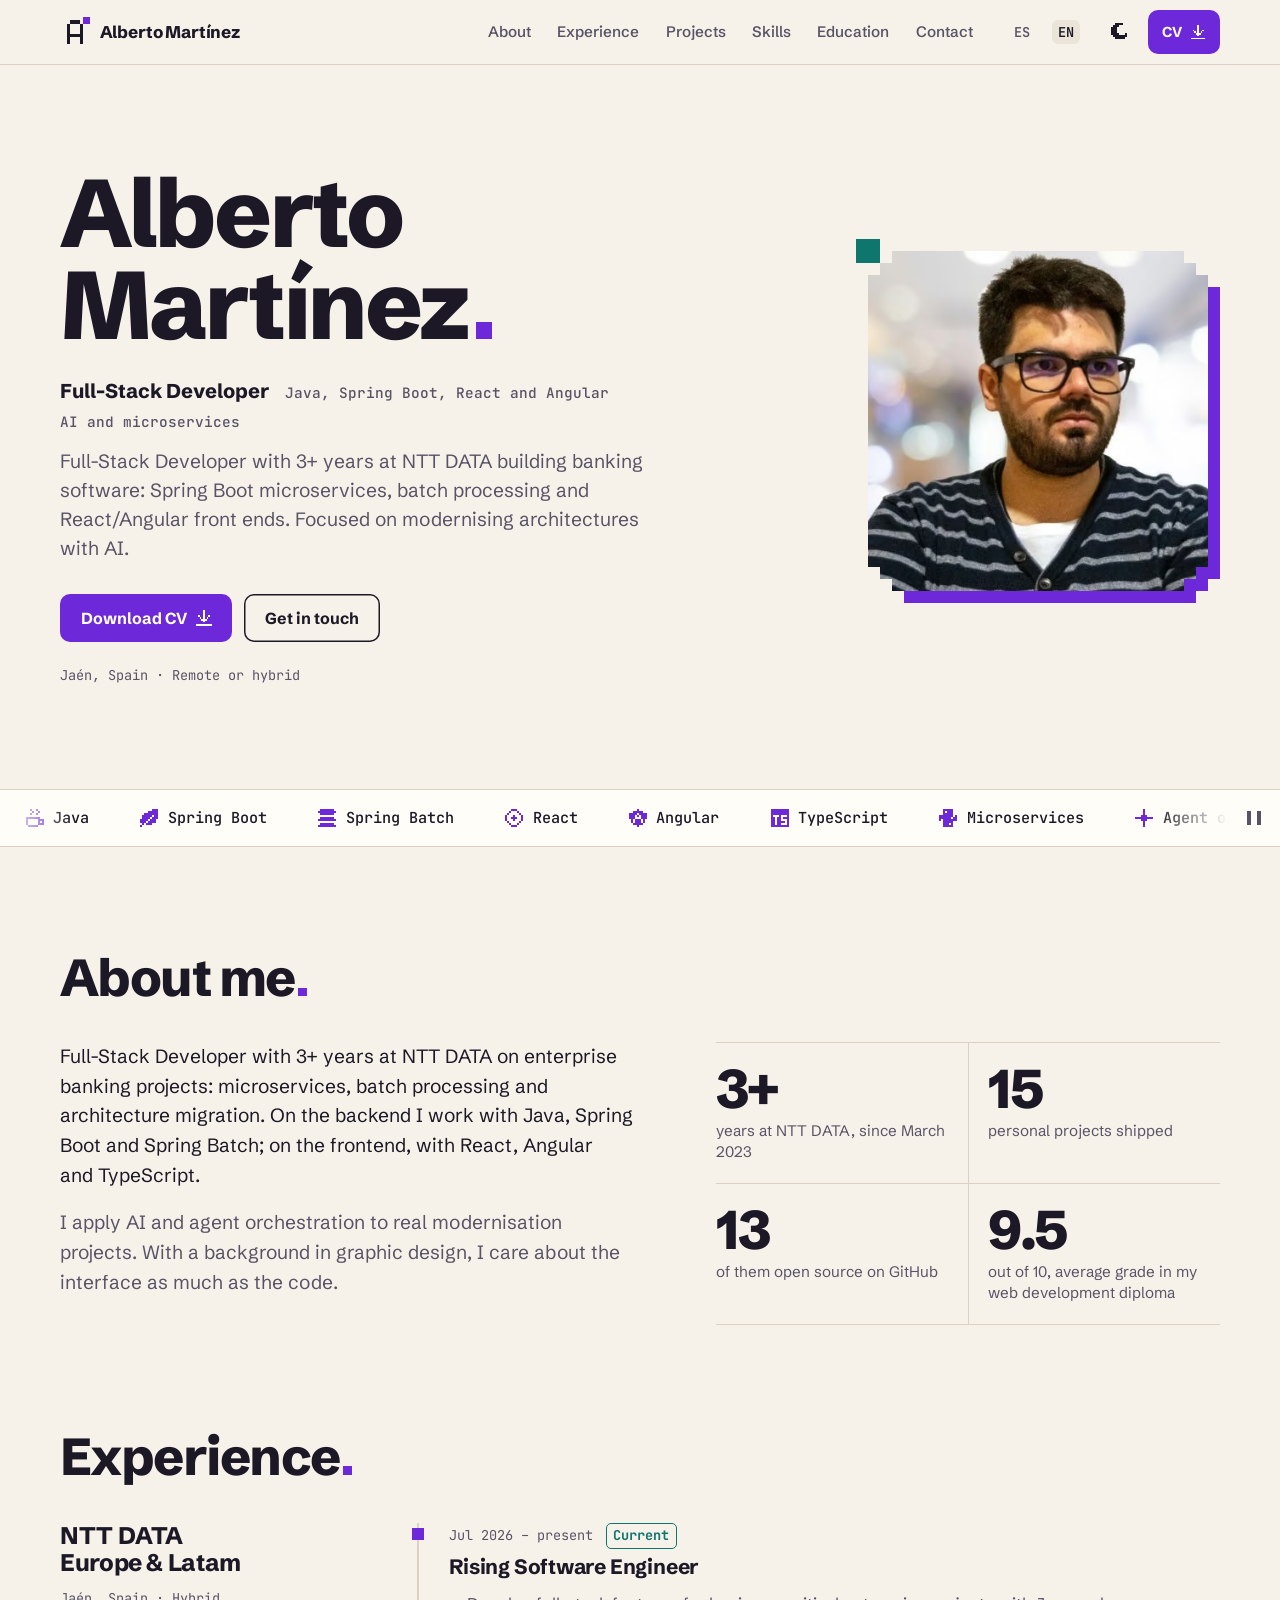
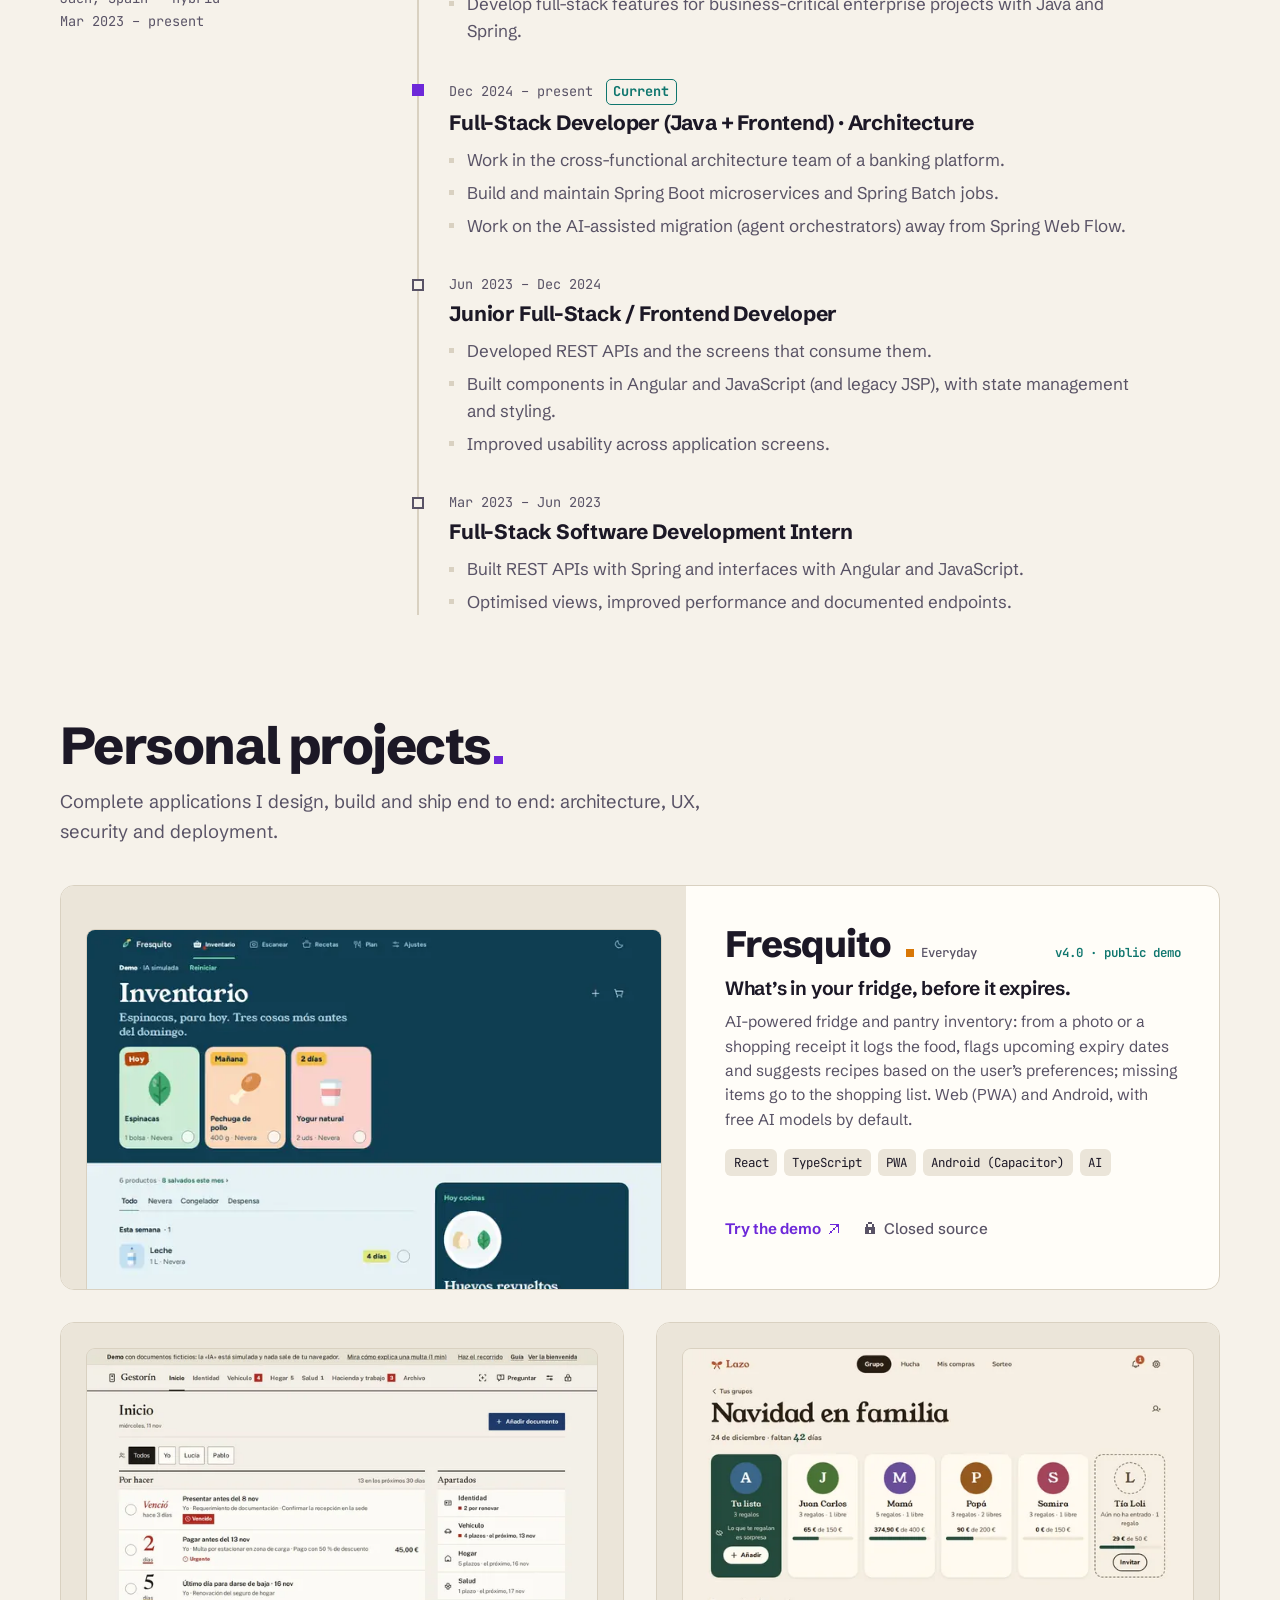
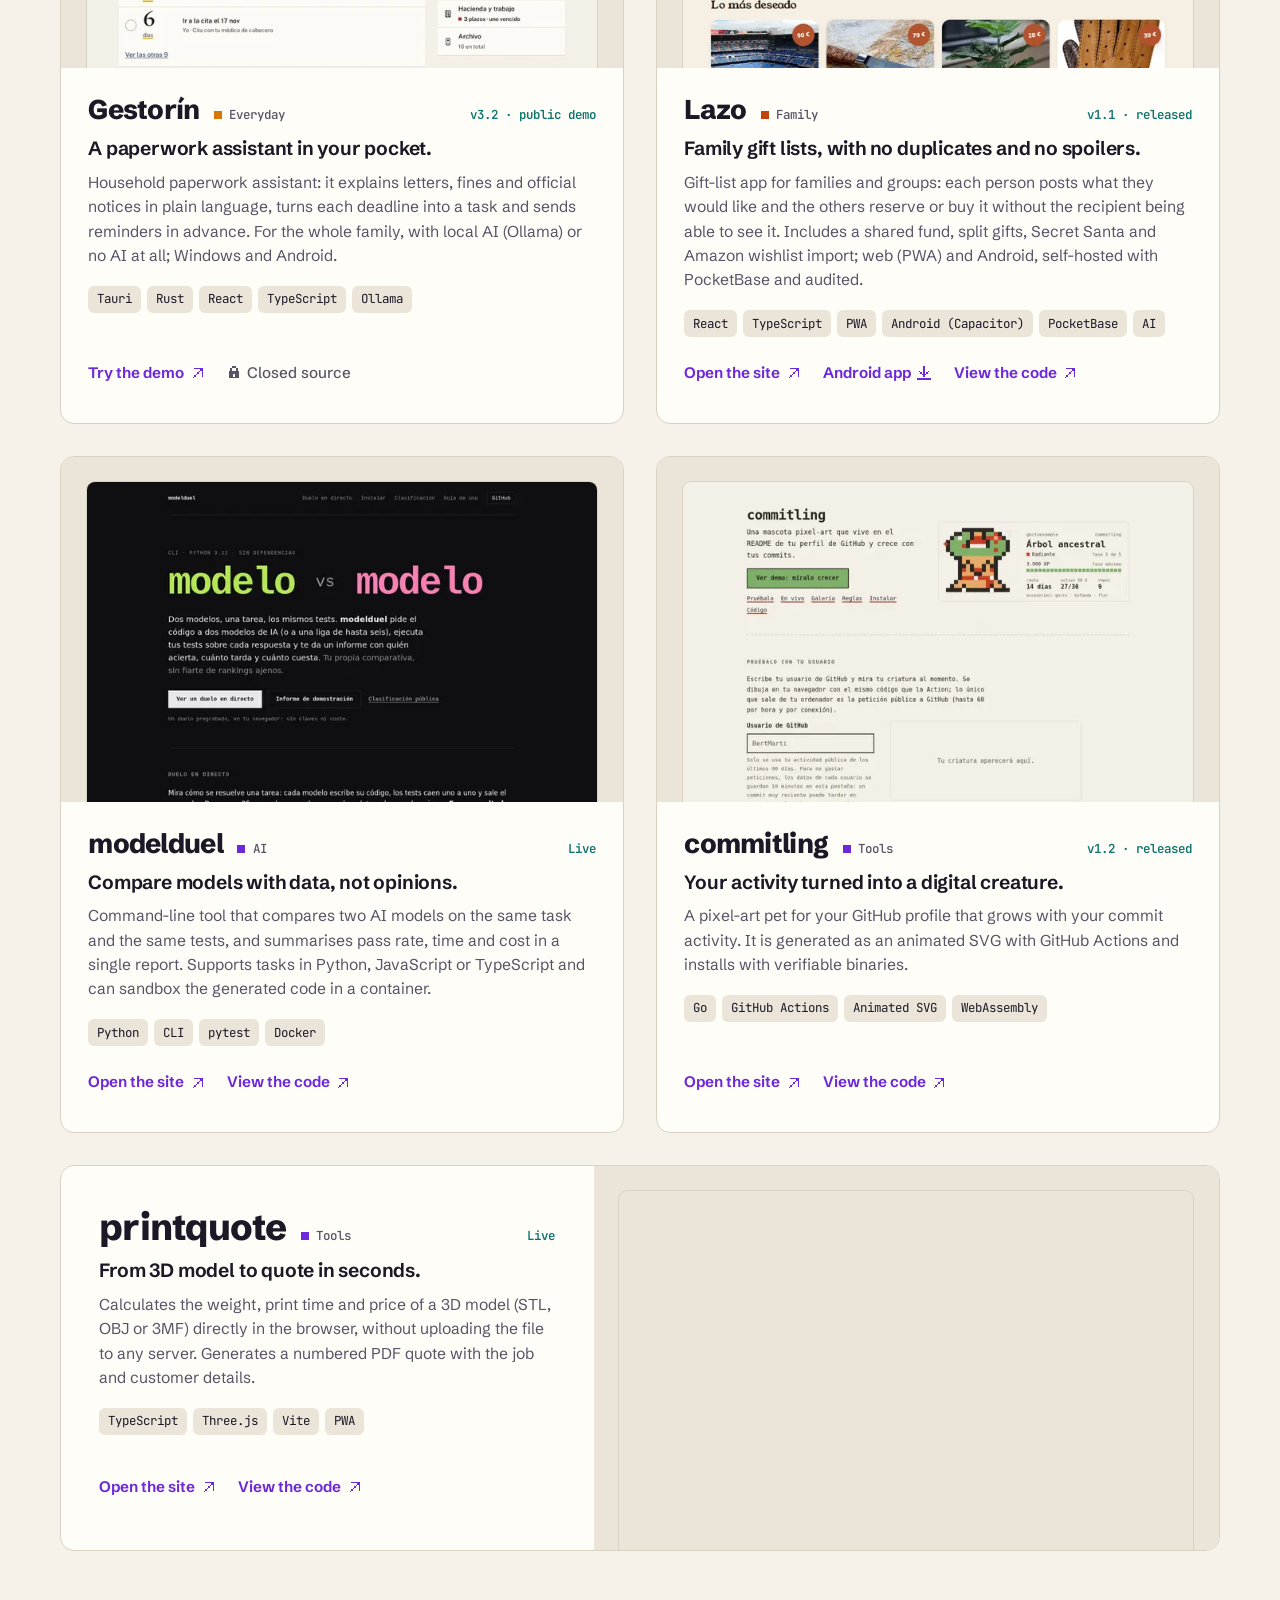
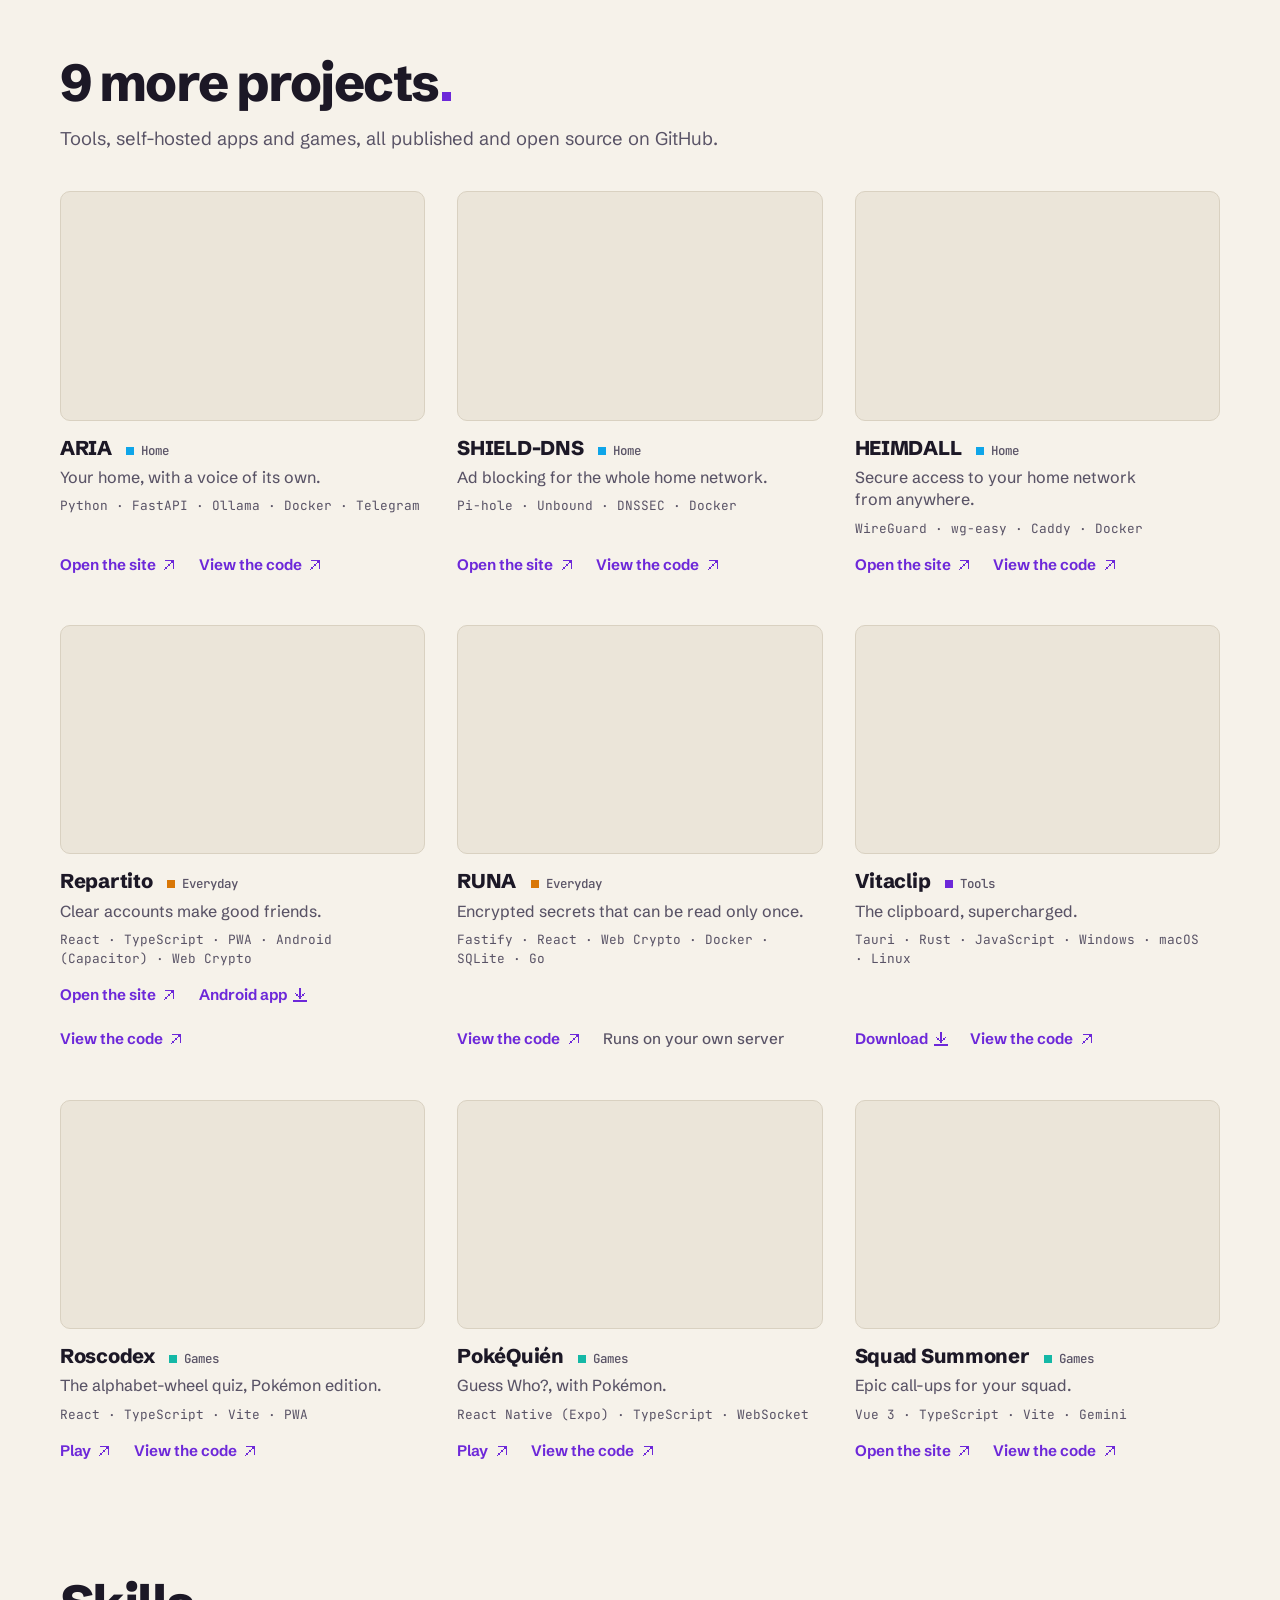
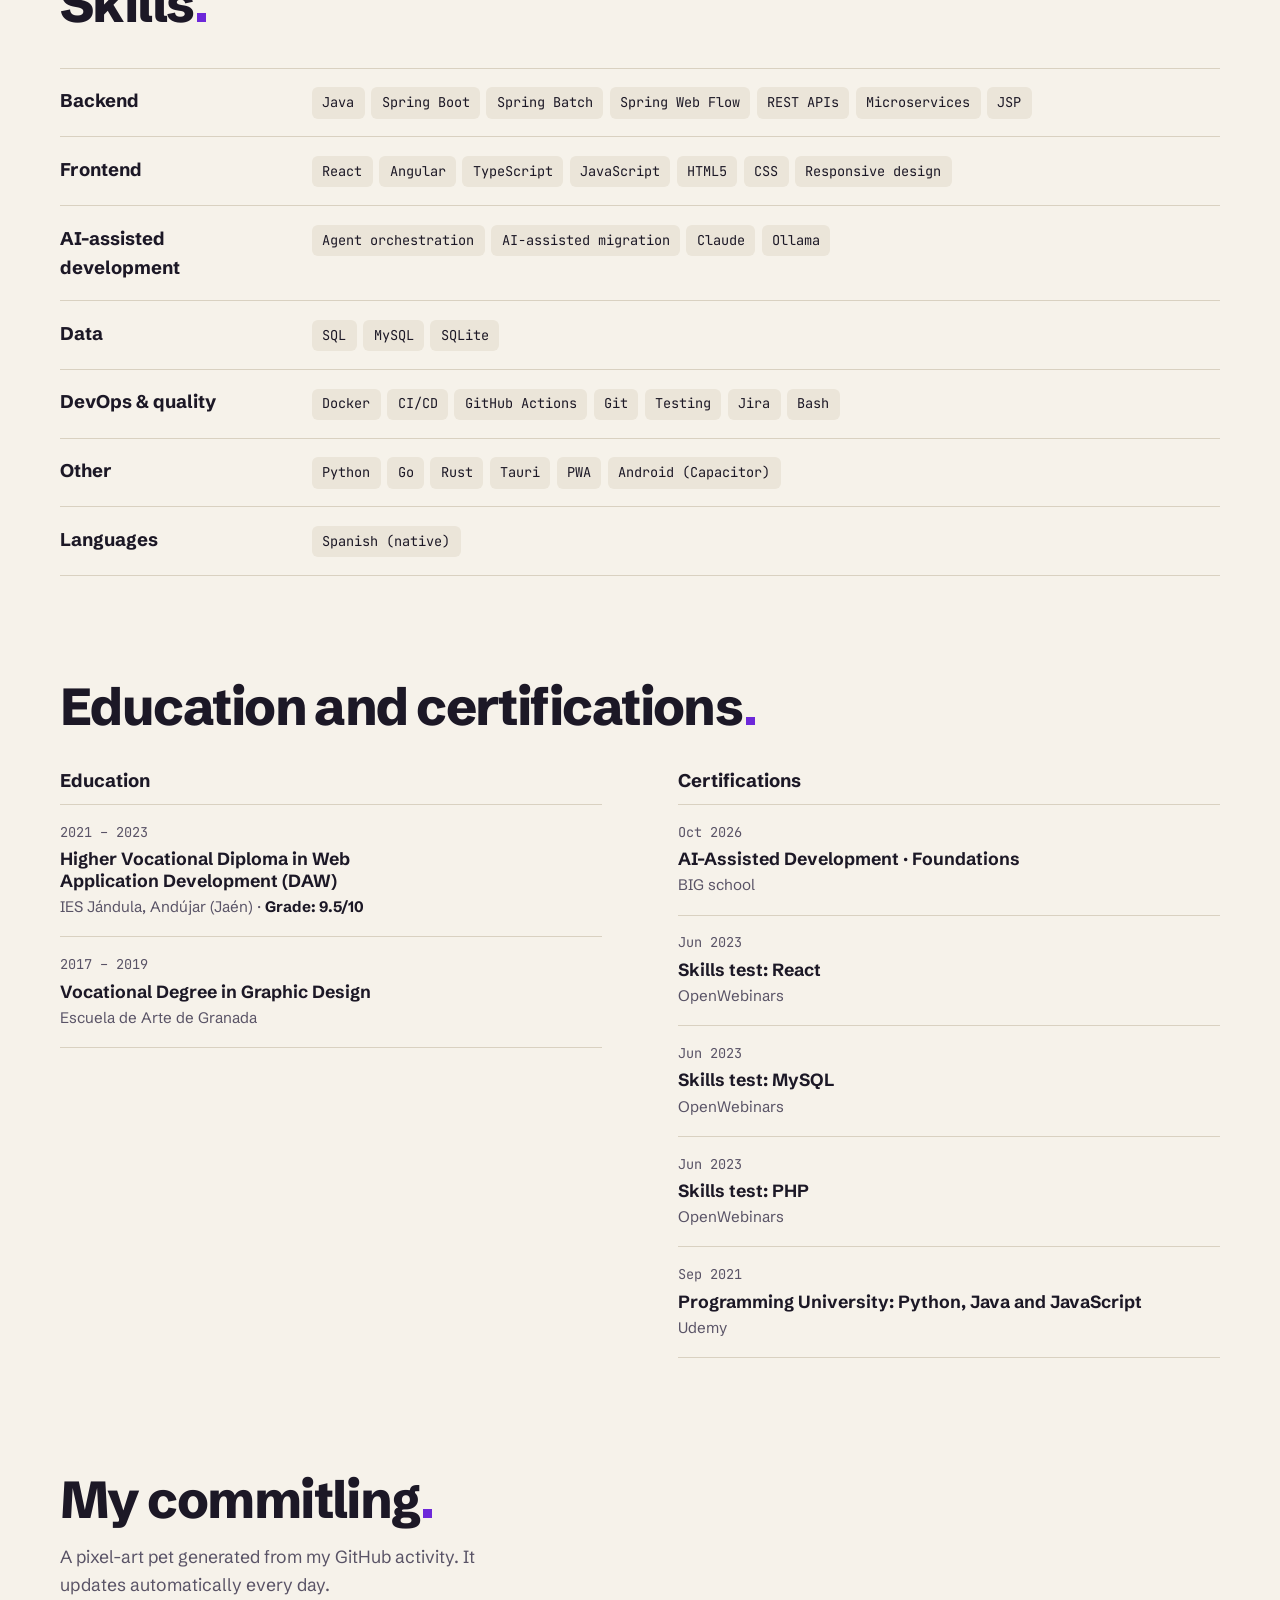
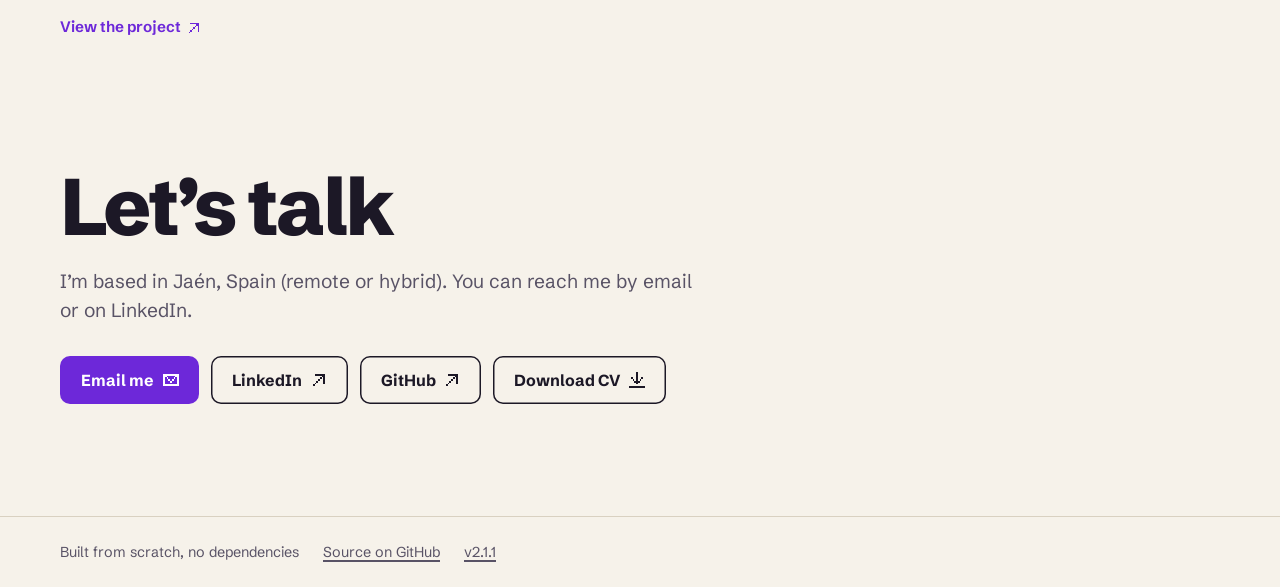
==== commit cfd81c68: "Lazo v1.1 «Lista de Amazon»: descripción y estado al día (v2.1.1) Co-Authored-By: Claude Opus 5.5 <n" ====
--- a/site/en/index.html
+++ b/site/en/index.html
@@ -135,9 +135,9 @@
         <li class="feat"><article>
           <a class="shot" href="https://bertmarti.github.io/lazo/" target="_blank" rel="noopener noreferrer" tabindex="-1"><img src="../img/proyectos/lazo.webp" width="640" height="400" loading="lazy" decoding="async" alt="Lazo screenshot: the “Family Christmas” group with each person shown large, their budget (yours is hidden) and the most wanted gifts in photos, on cream paper with terracotta"></a>
           <div class="feat-body">
-            <div class="feat-head"><h3>Lazo</h3><span class="tag" data-cat="familia">Family</span><span class="estado">v1.0 · released</span></div>
+            <div class="feat-head"><h3>Lazo</h3><span class="tag" data-cat="familia">Family</span><span class="estado">v1.1 · released</span></div>
             <p class="lema">Family gift lists, with no duplicates and no spoilers.</p>
-            <p class="desc">Gift-list app for families and groups: each person posts what they would like and the others reserve or buy it without the recipient being able to see it. Includes a shared fund, split gifts and Secret Santa; web (PWA) and Android, self-hosted with PocketBase and audited.</p>
+            <p class="desc">Gift-list app for families and groups: each person posts what they would like and the others reserve or buy it without the recipient being able to see it. Includes a shared fund, split gifts, Secret Santa and Amazon wishlist import; web (PWA) and Android, self-hosted with PocketBase and audited.</p>
             <ul class="chips" aria-label="Technologies"><li>React</li><li>TypeScript</li><li>PWA</li><li>Android (Capacitor)</li><li>PocketBase</li><li>AI</li></ul>
             <p class="links"><a href="https://bertmarti.github.io/lazo/" target="_blank" rel="noopener noreferrer">Open the site<span class="vh">: Lazo</span><svg class="ico" aria-hidden="true" focusable="false" width="18" height="18"><use href="#i-ext"/></svg></a><a href="https://github.com/BertMarti/lazo/releases/latest" target="_blank" rel="noopener noreferrer">Android app<span class="vh">: Lazo</span><svg class="ico" aria-hidden="true" focusable="false" width="18" height="18"><use href="#i-bajar"/></svg></a><a href="https://github.com/BertMarti/lazo" target="_blank" rel="noopener noreferrer">View the code<span class="vh">: Lazo</span><svg class="ico" aria-hidden="true" focusable="false" width="18" height="18"><use href="#i-ext"/></svg></a></p>
           </div>
@@ -277,6 +277,6 @@
       </div>
     </section>
   </main>
-  <footer class="site-footer"><div class="wrap"><span>Built from scratch, no dependencies</span><a href="https://github.com/BertMarti/BertMarti" target="_blank" rel="noopener noreferrer">Source on GitHub</a><a href="https://github.com/BertMarti/BertMarti/blob/main/CHANGELOG.md" target="_blank" rel="noopener noreferrer">v2.1.0</a></div></footer>
+  <footer class="site-footer"><div class="wrap"><span>Built from scratch, no dependencies</span><a href="https://github.com/BertMarti/BertMarti" target="_blank" rel="noopener noreferrer">Source on GitHub</a><a href="https://github.com/BertMarti/BertMarti/blob/main/CHANGELOG.md" target="_blank" rel="noopener noreferrer">v2.1.1</a></div></footer>
 </body>
 </html>
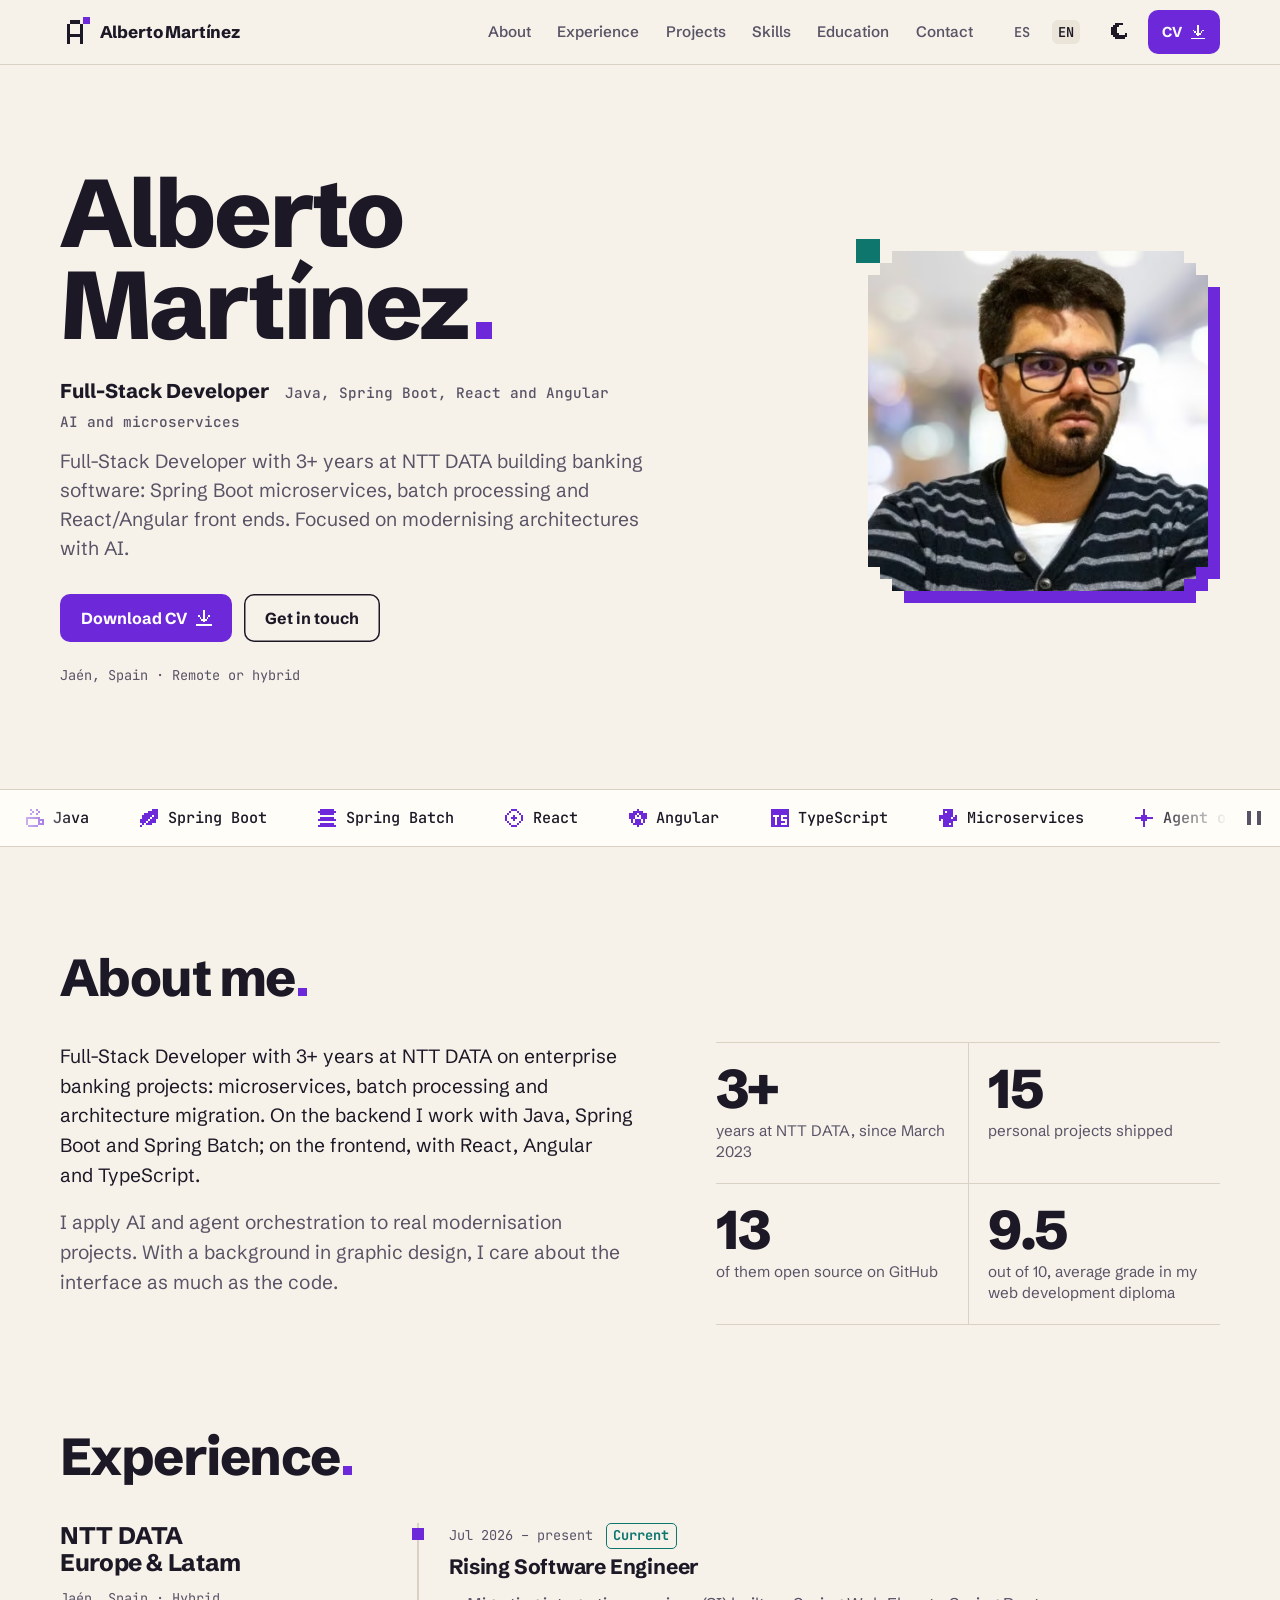
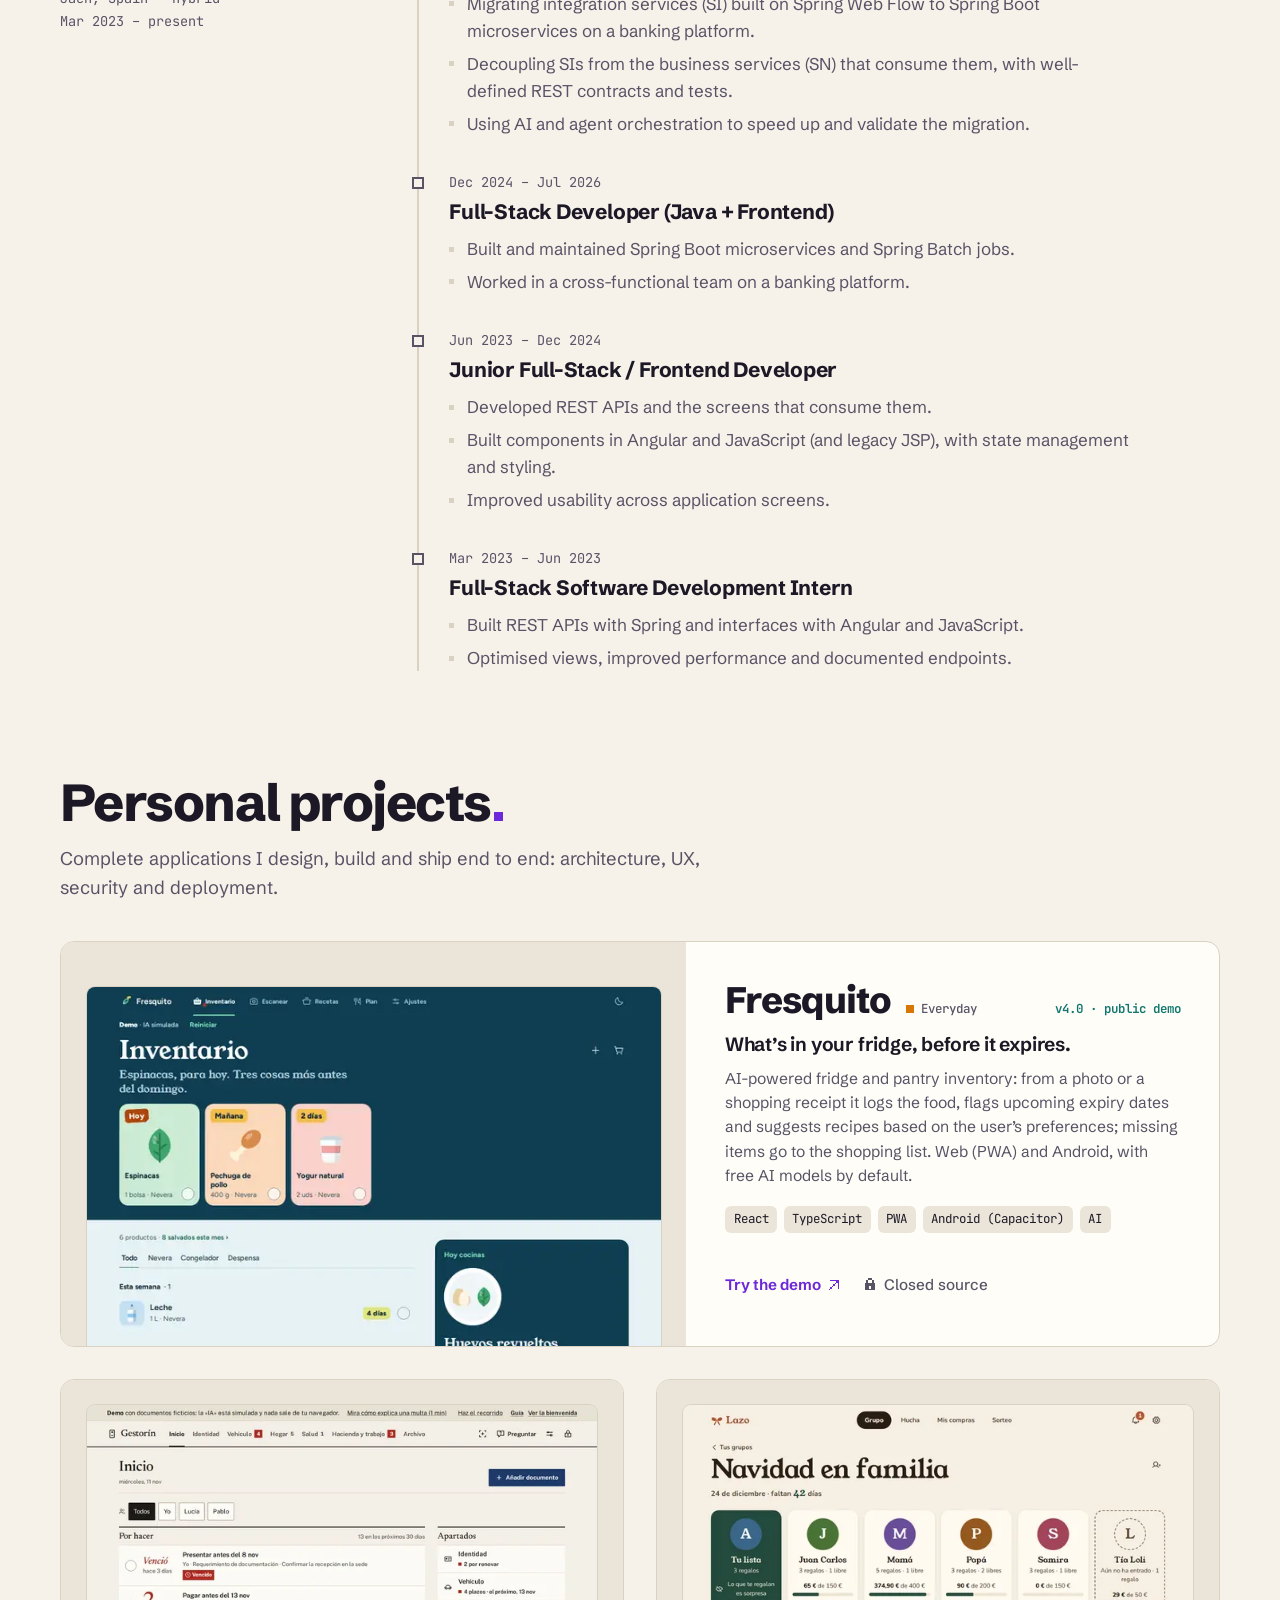
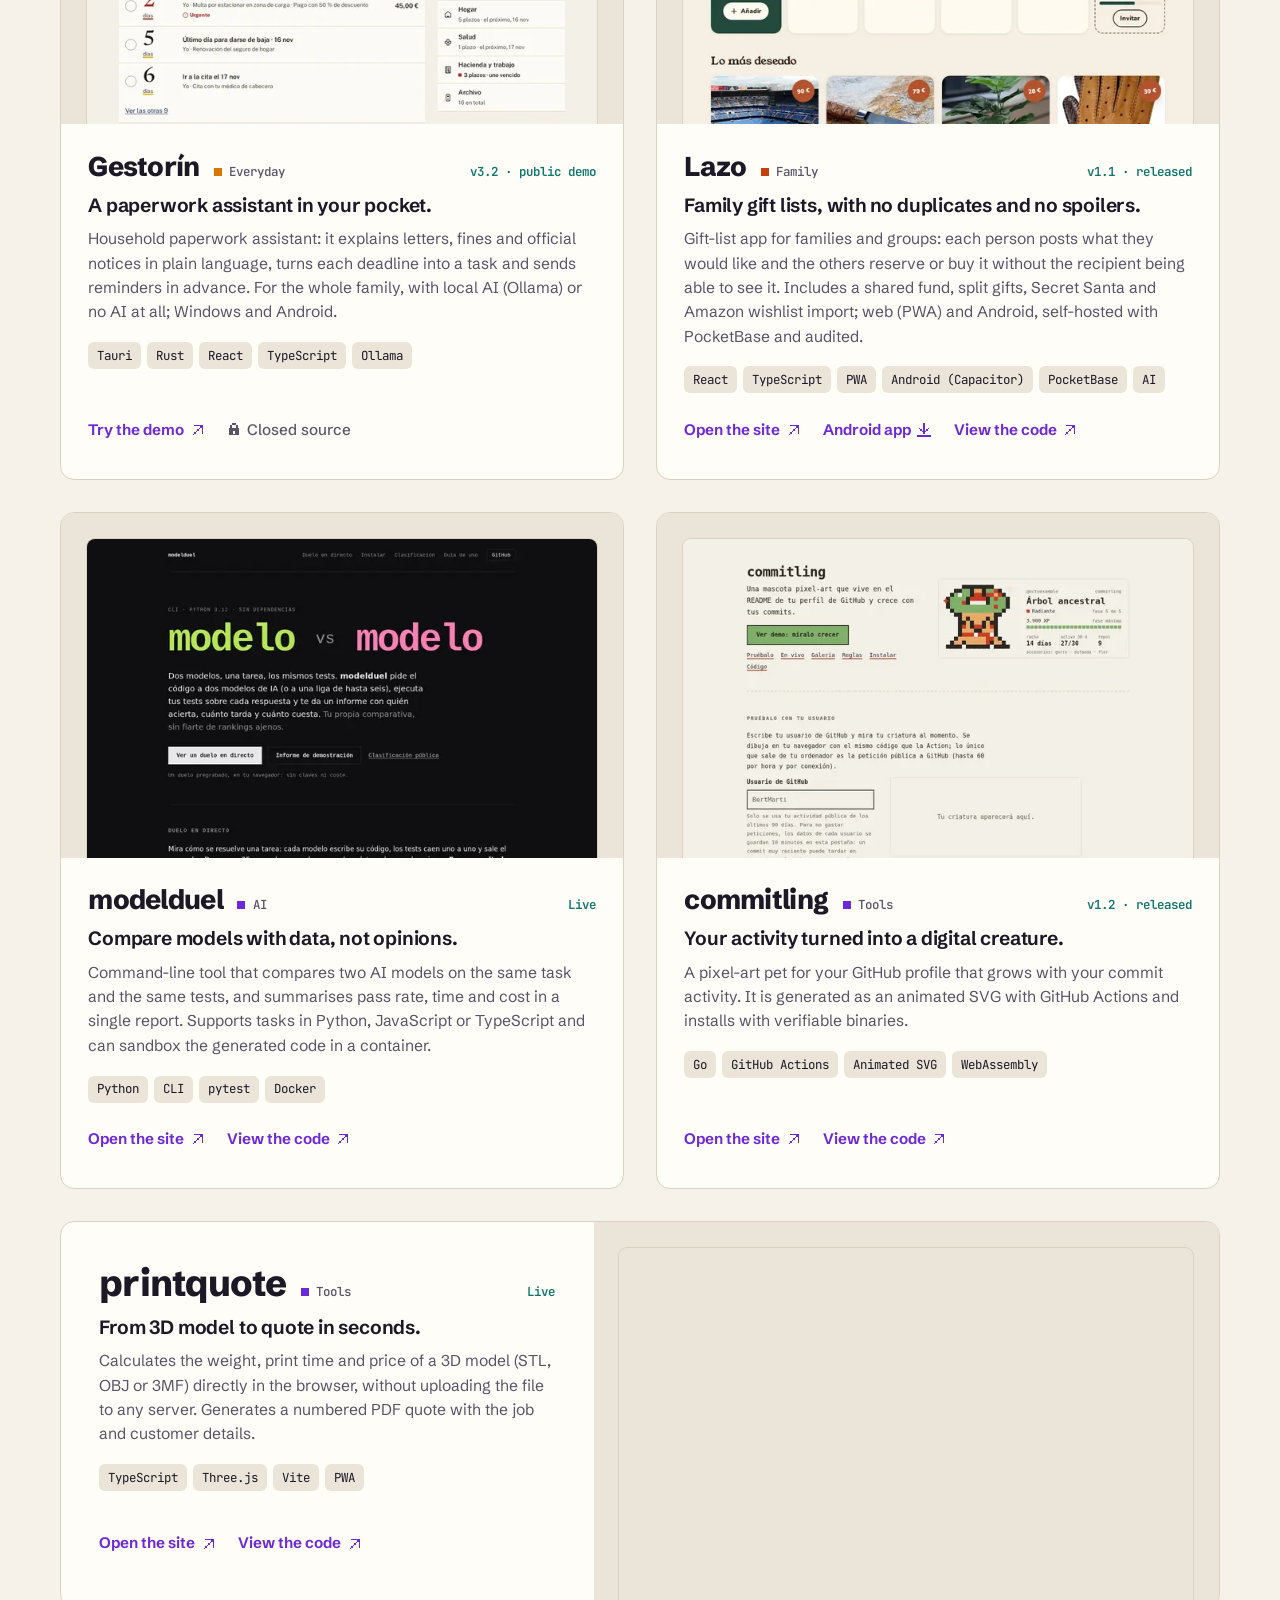
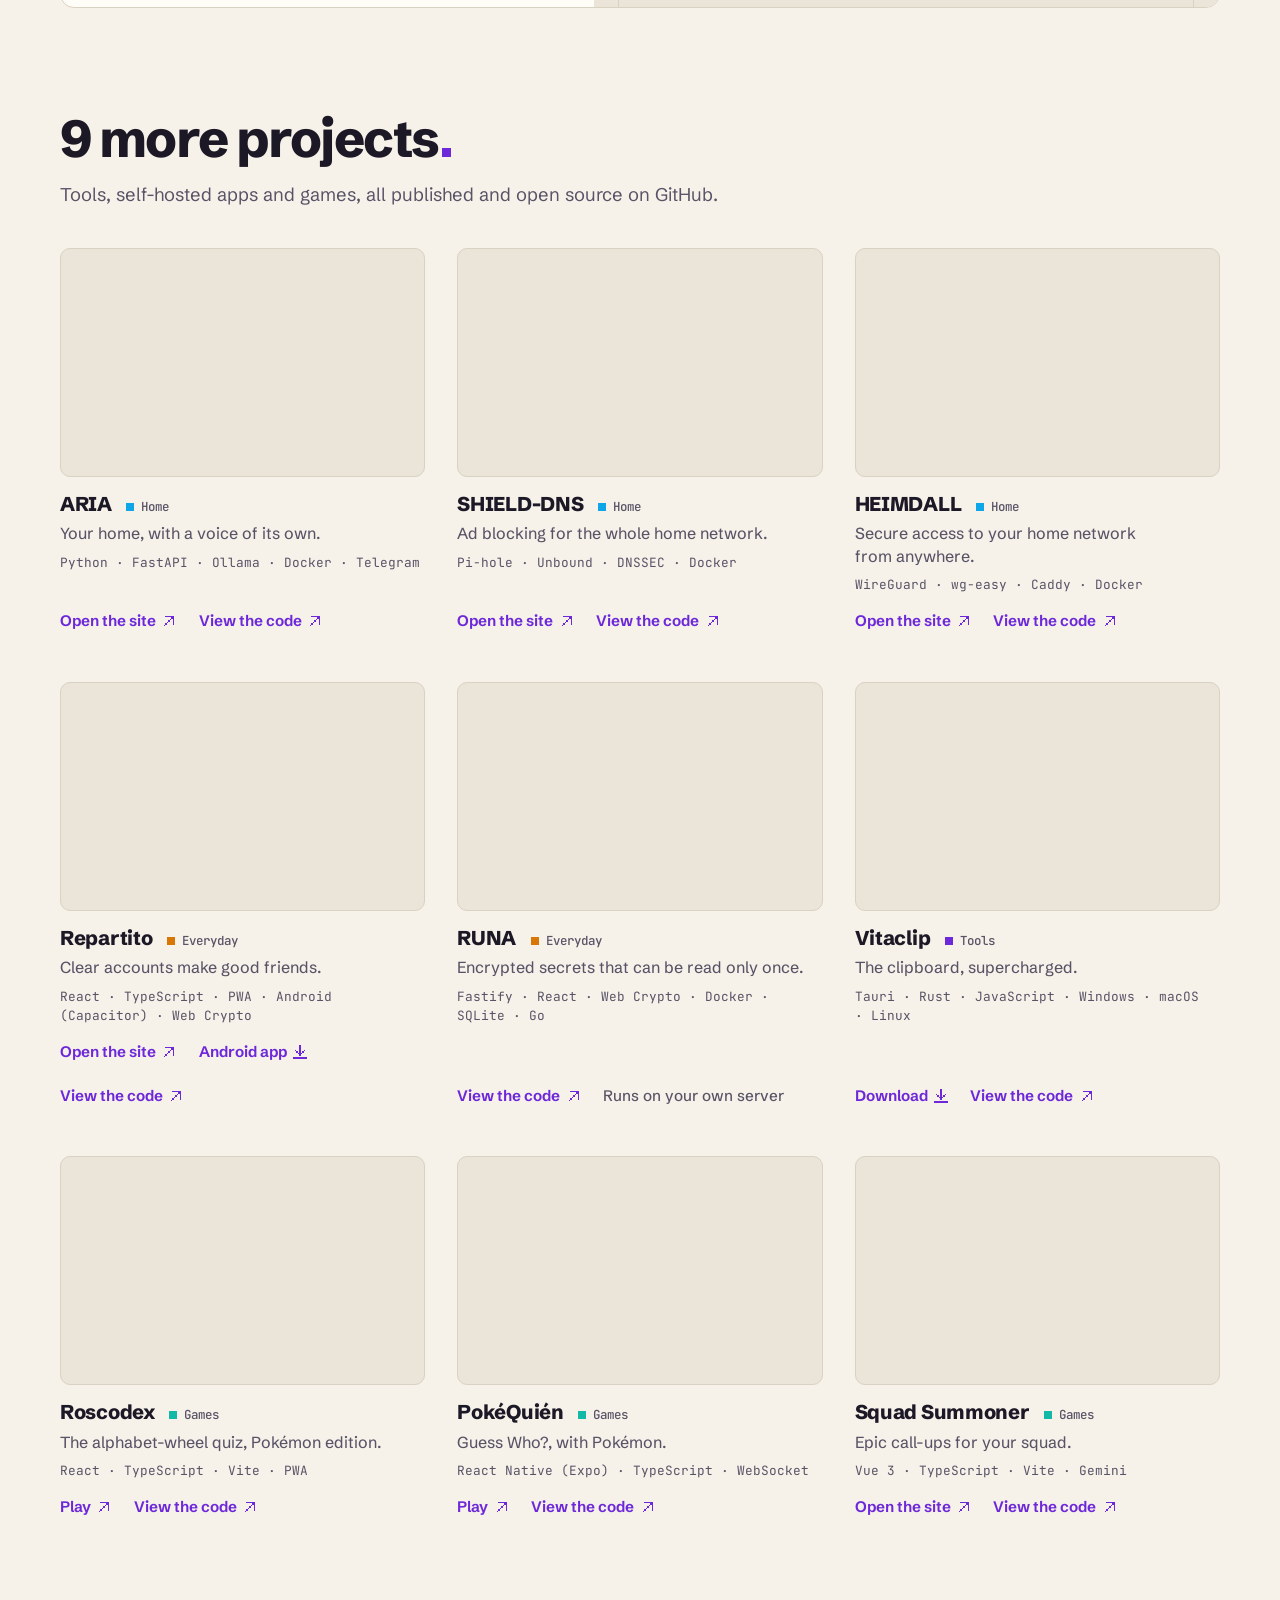
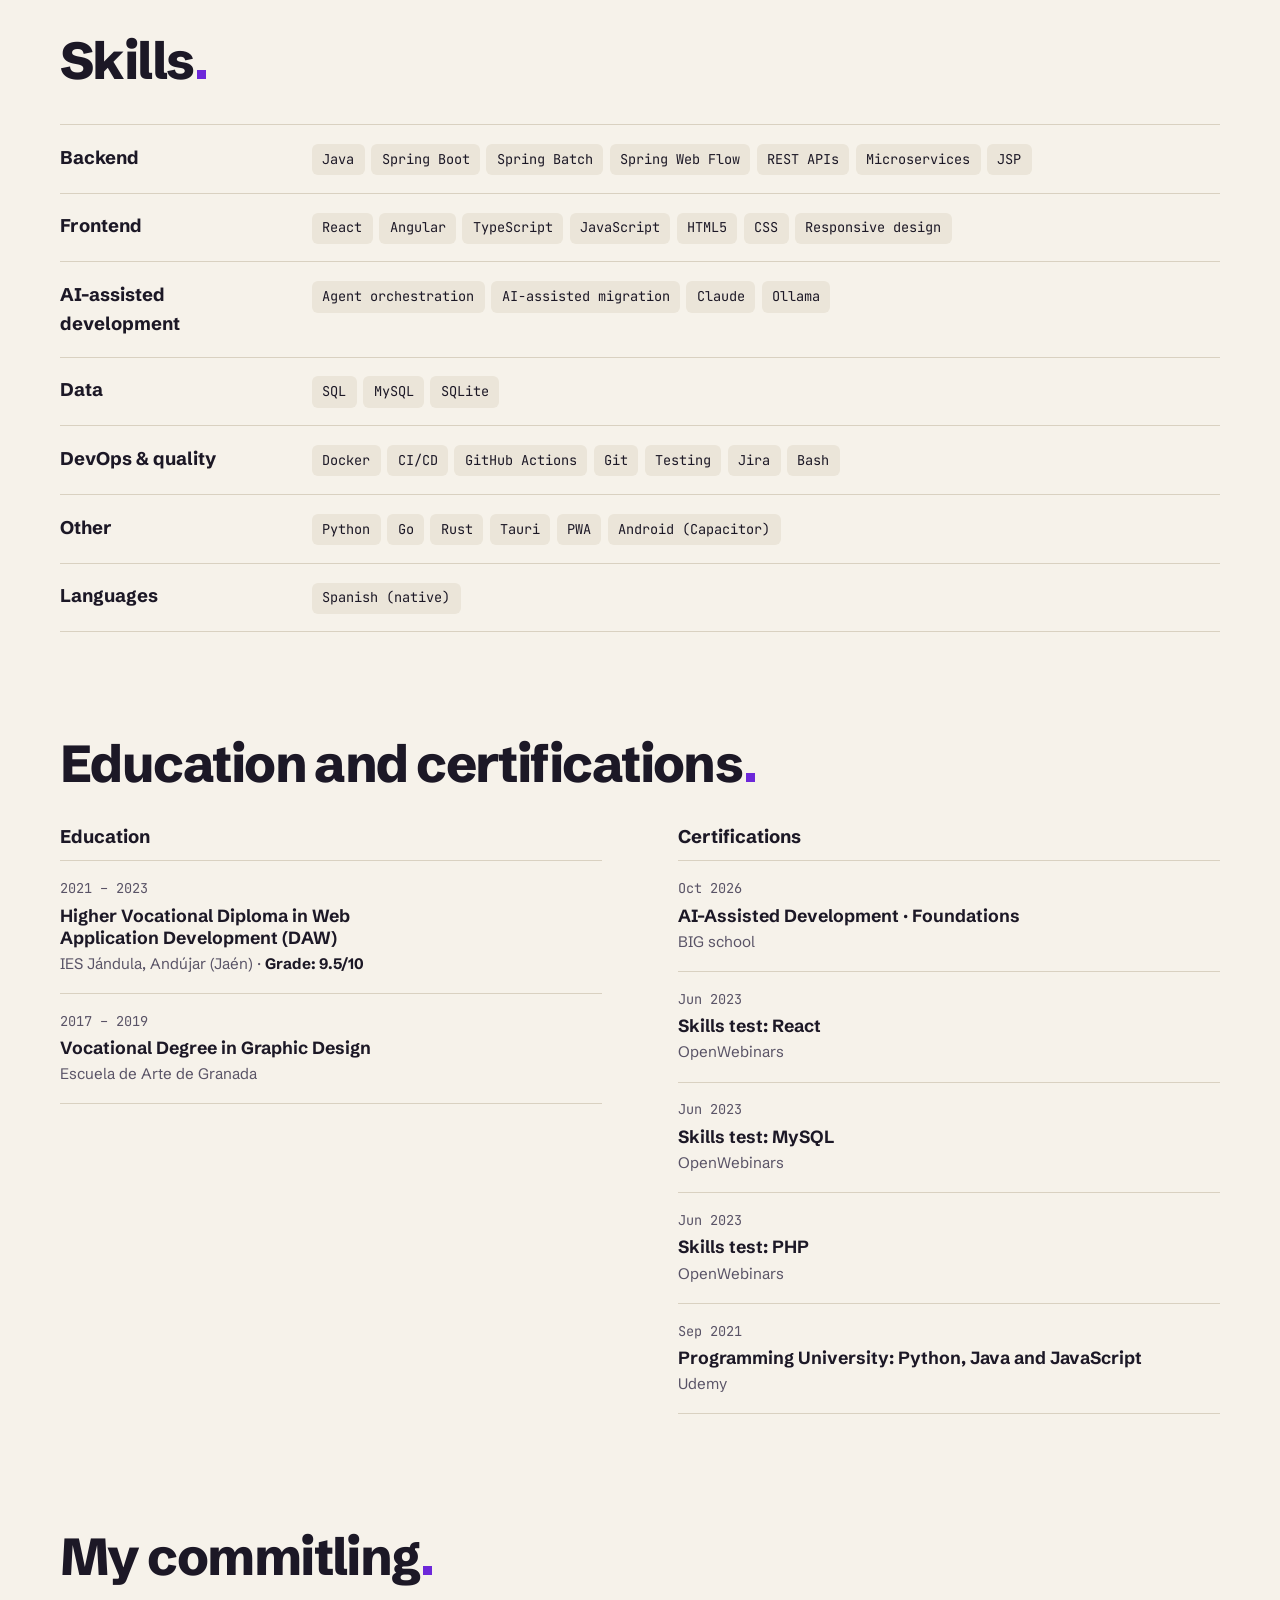
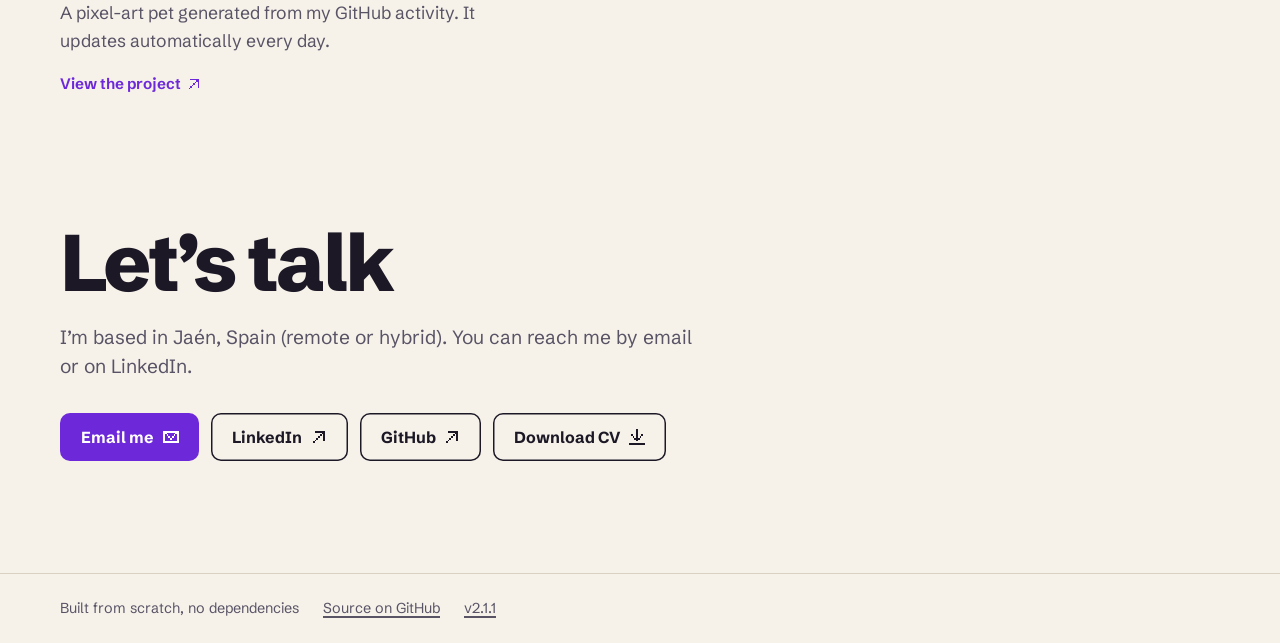
==== commit 83d119d0: "Experiencia: un solo puesto actual, Rising Software Engineer (v2.1.1) Rising Software Engineer (07/2" ====
--- a/site/en/index.html
+++ b/site/en/index.html
@@ -88,12 +88,12 @@
           <li class="now">
             <p class="when">Jul 2026 – present<span class="badge">Current</span></p>
             <h4>Rising Software Engineer</h4>
-            <ul><li>Develop full-stack features for business-critical enterprise projects with Java and Spring.</li></ul>
-          </li>
-          <li class="now">
-            <p class="when">Dec 2024 – present<span class="badge">Current</span></p>
-            <h4>Full-Stack Developer (Java + Frontend) · Architecture</h4>
-            <ul><li>Work in the cross-functional architecture team of a banking platform.</li><li>Build and maintain Spring Boot microservices and Spring Batch jobs.</li><li>Work on the AI-assisted migration (agent orchestrators) away from Spring Web Flow.</li></ul>
+            <ul><li>Migrating integration services (SI) built on Spring Web Flow to Spring Boot microservices on a banking platform.</li><li>Decoupling SIs from the business services (SN) that consume them, with well-defined REST contracts and tests.</li><li>Using AI and agent orchestration to speed up and validate the migration.</li></ul>
+          </li>
+          <li>
+            <p class="when">Dec 2024 – Jul 2026</p>
+            <h4>Full-Stack Developer (Java + Frontend)</h4>
+            <ul><li>Built and maintained Spring Boot microservices and Spring Batch jobs.</li><li>Worked in a cross-functional team on a banking platform.</li></ul>
           </li>
           <li>
             <p class="when">Jun 2023 – Dec 2024</p>
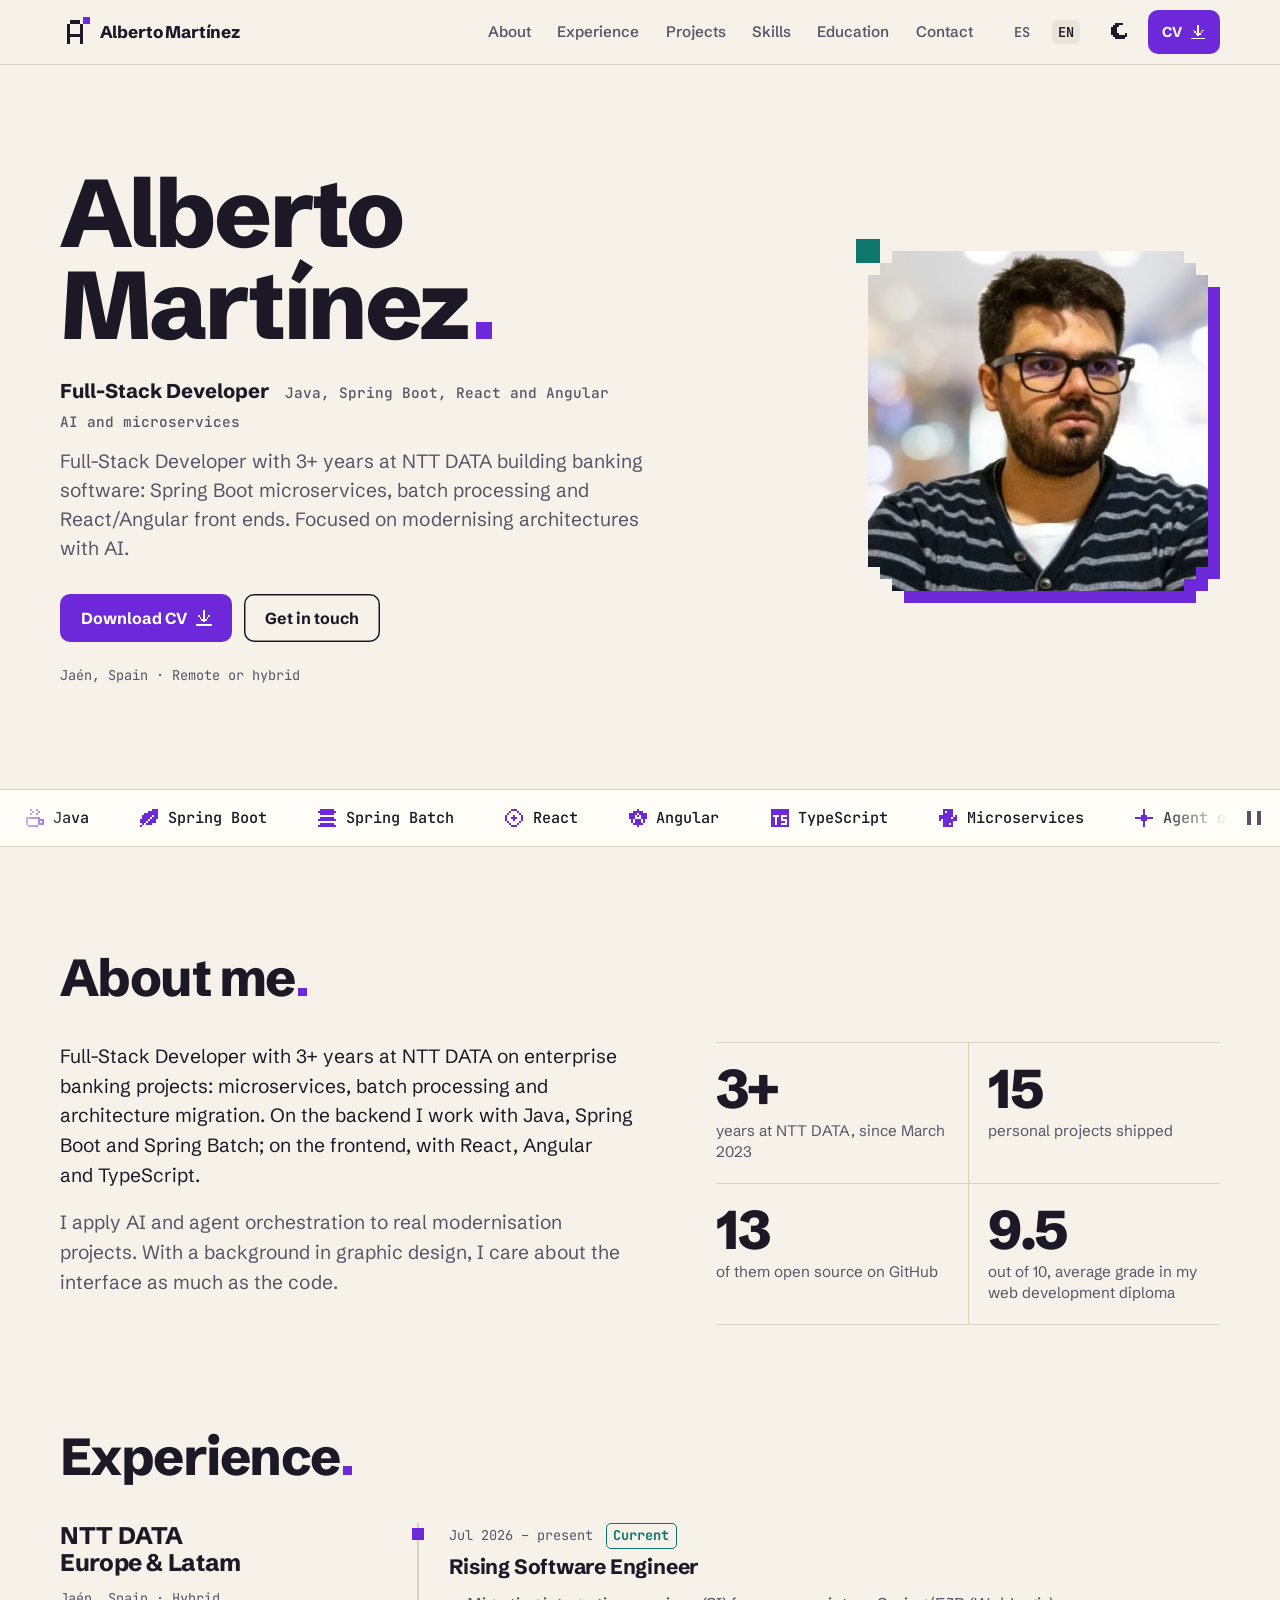
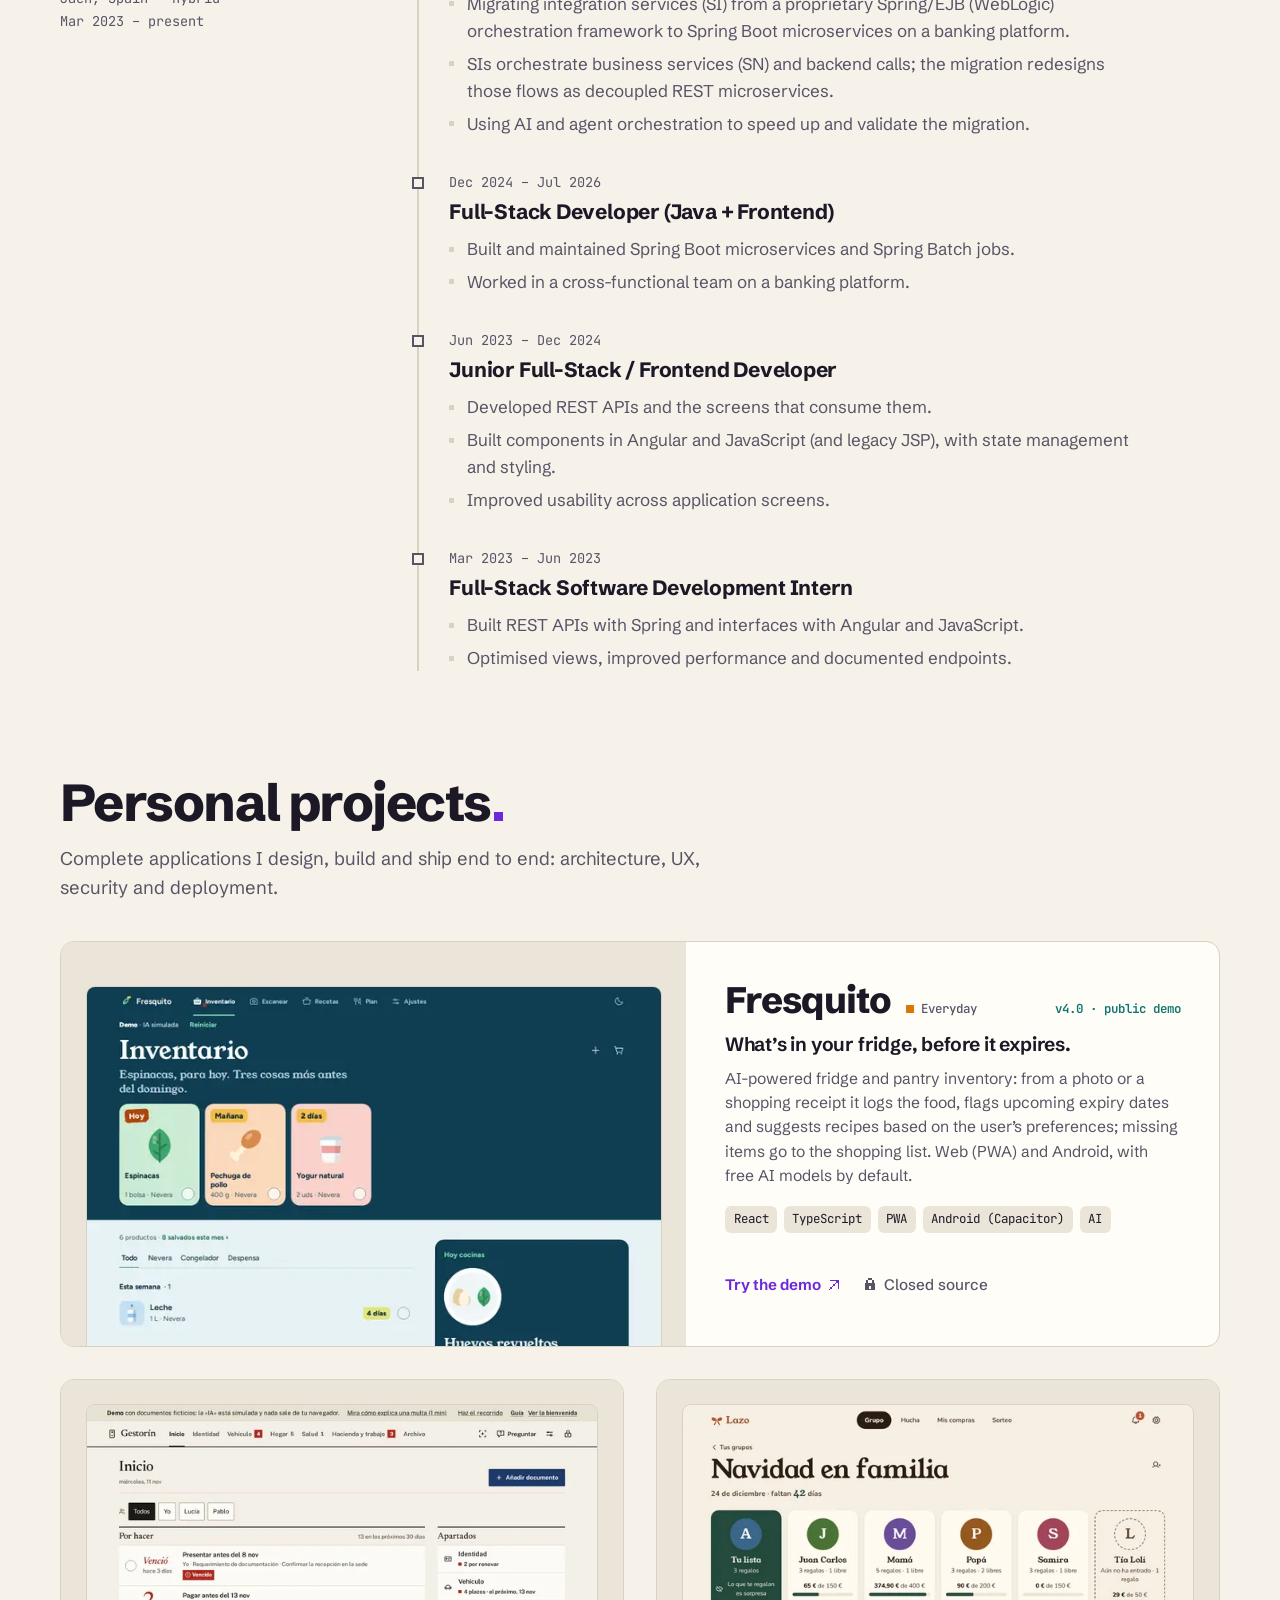
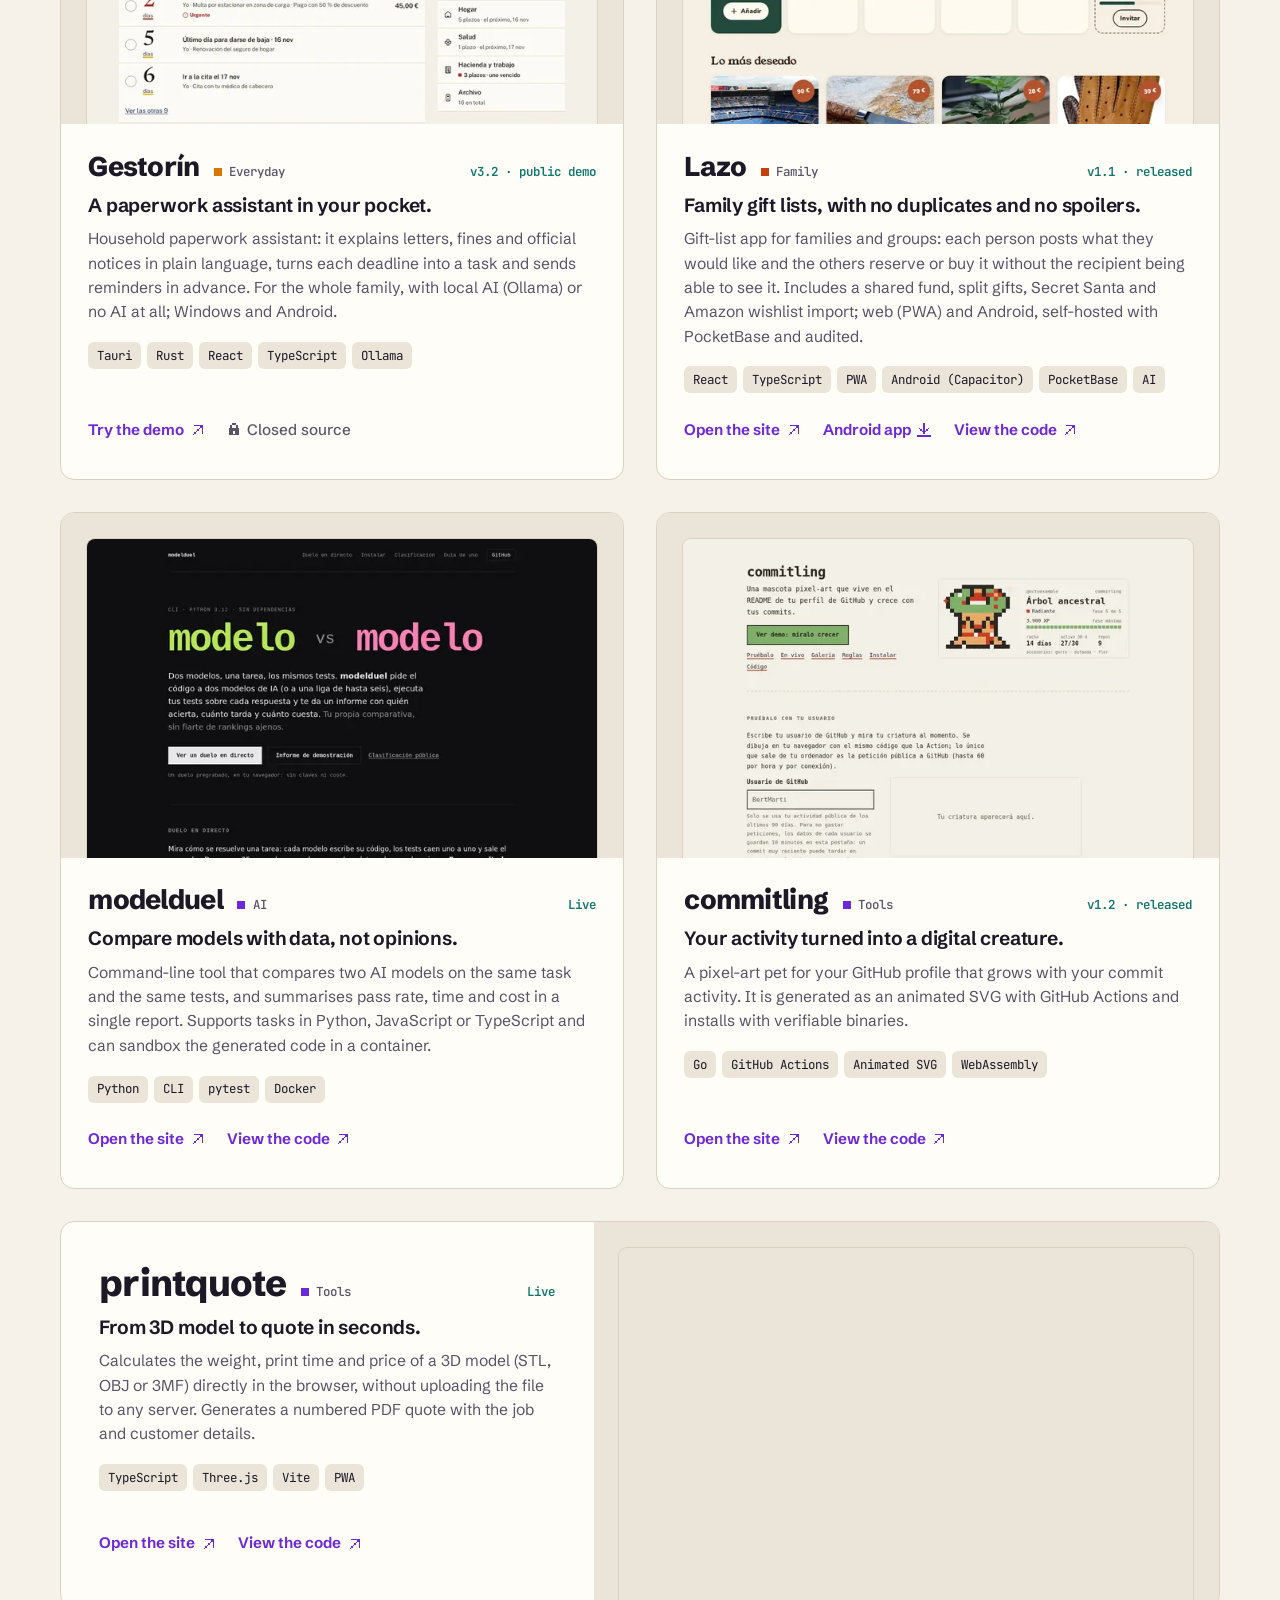
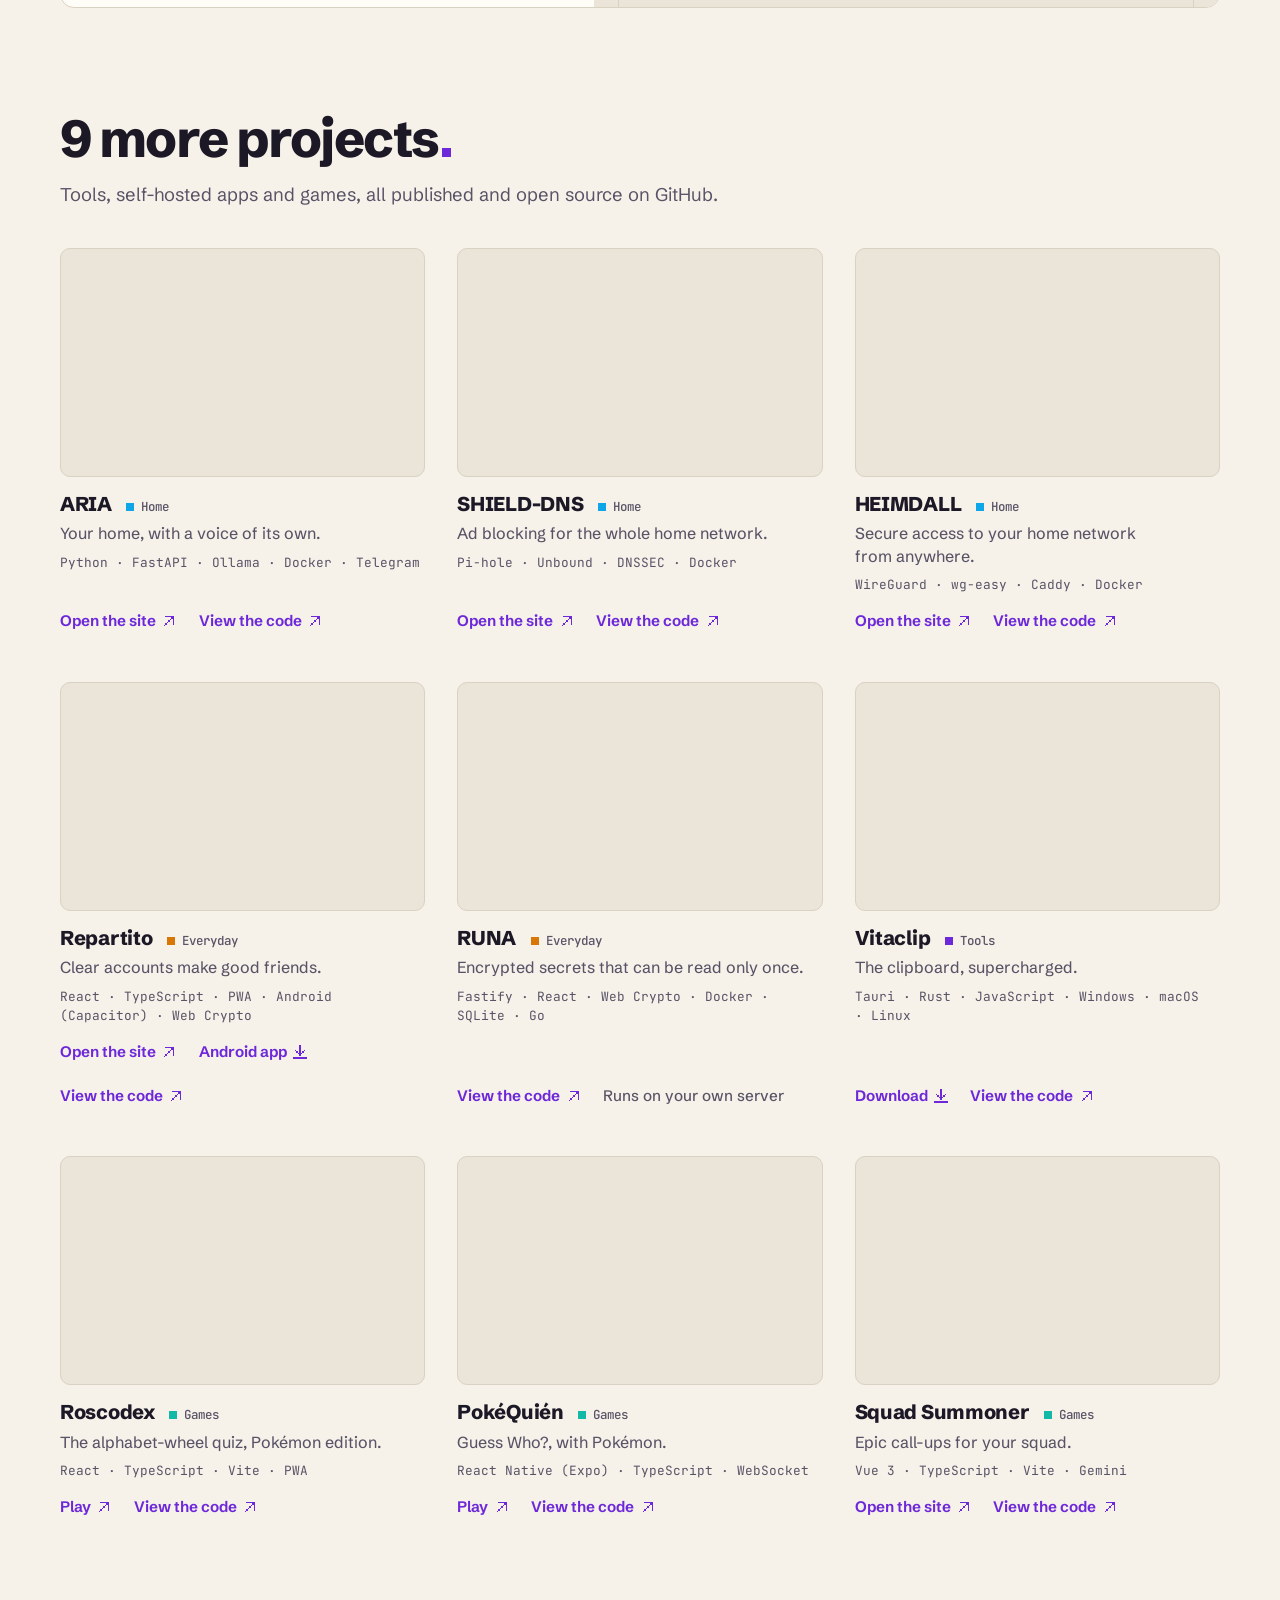
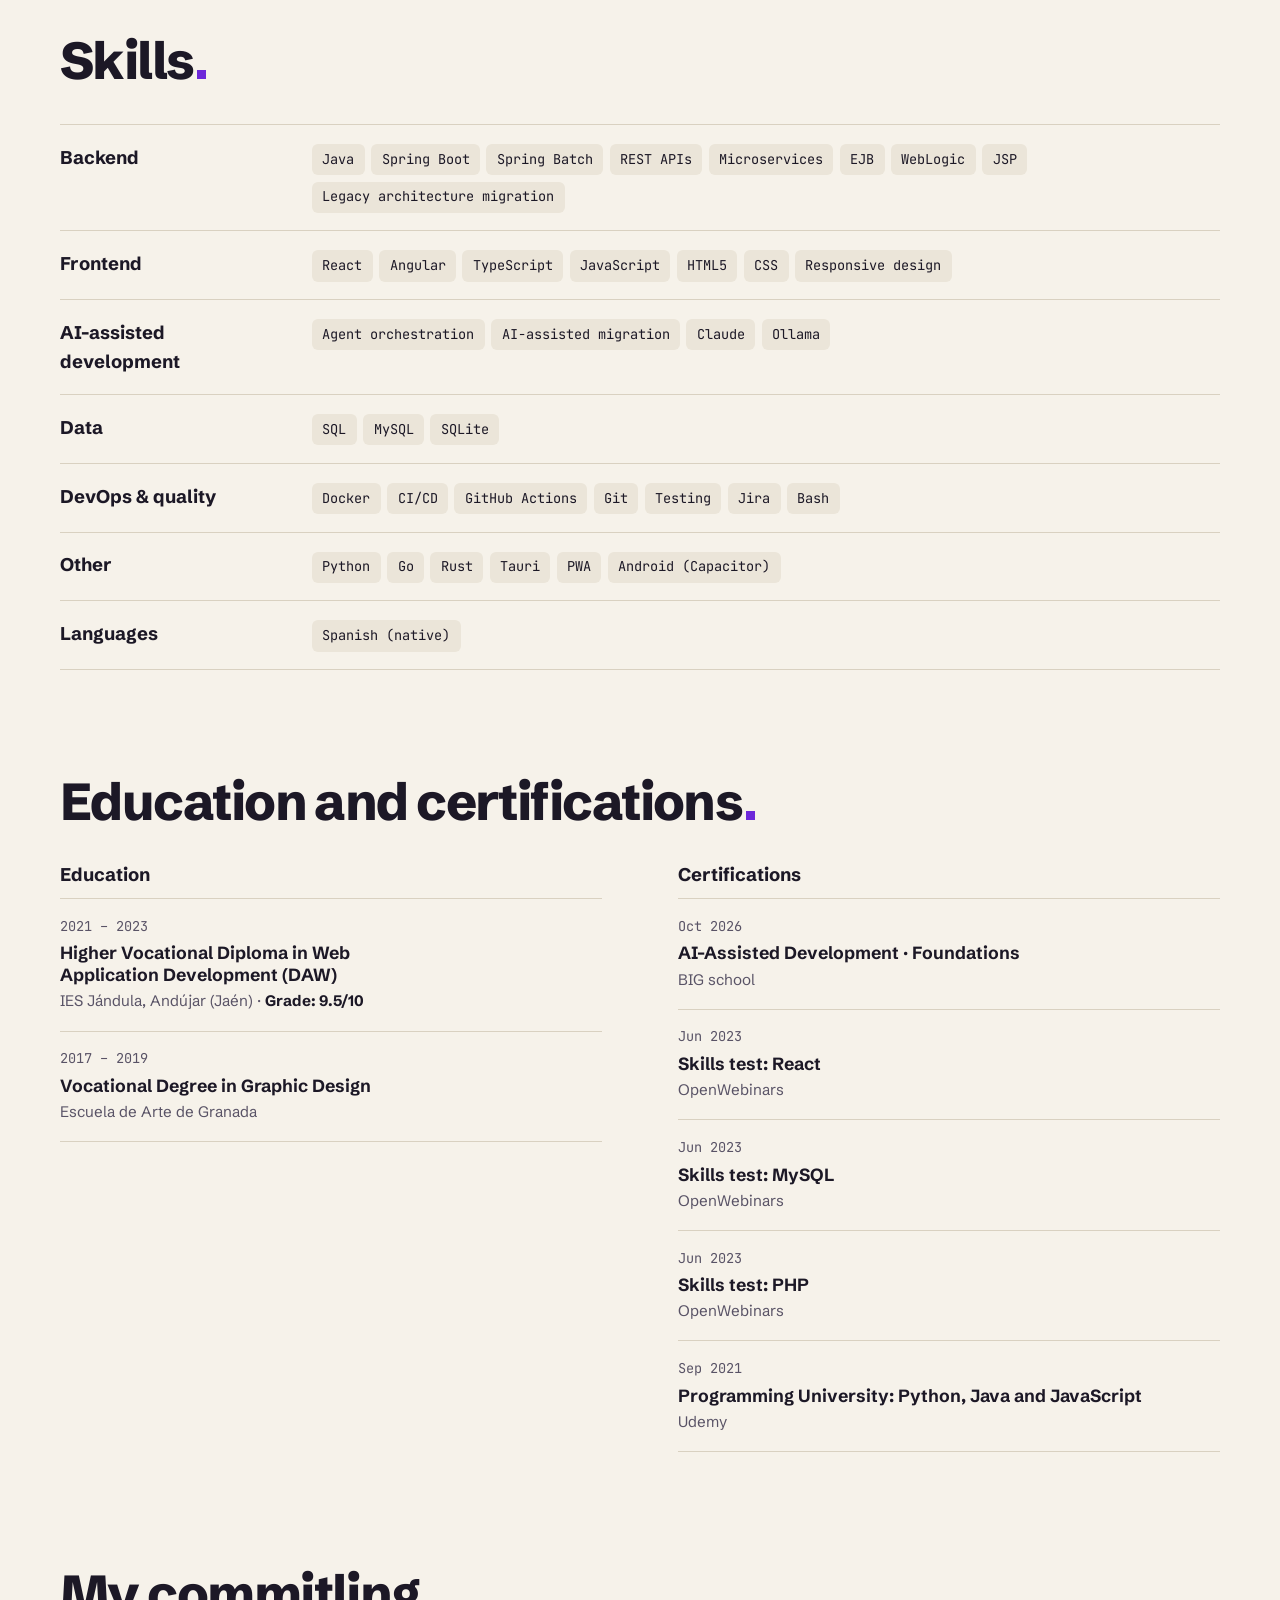
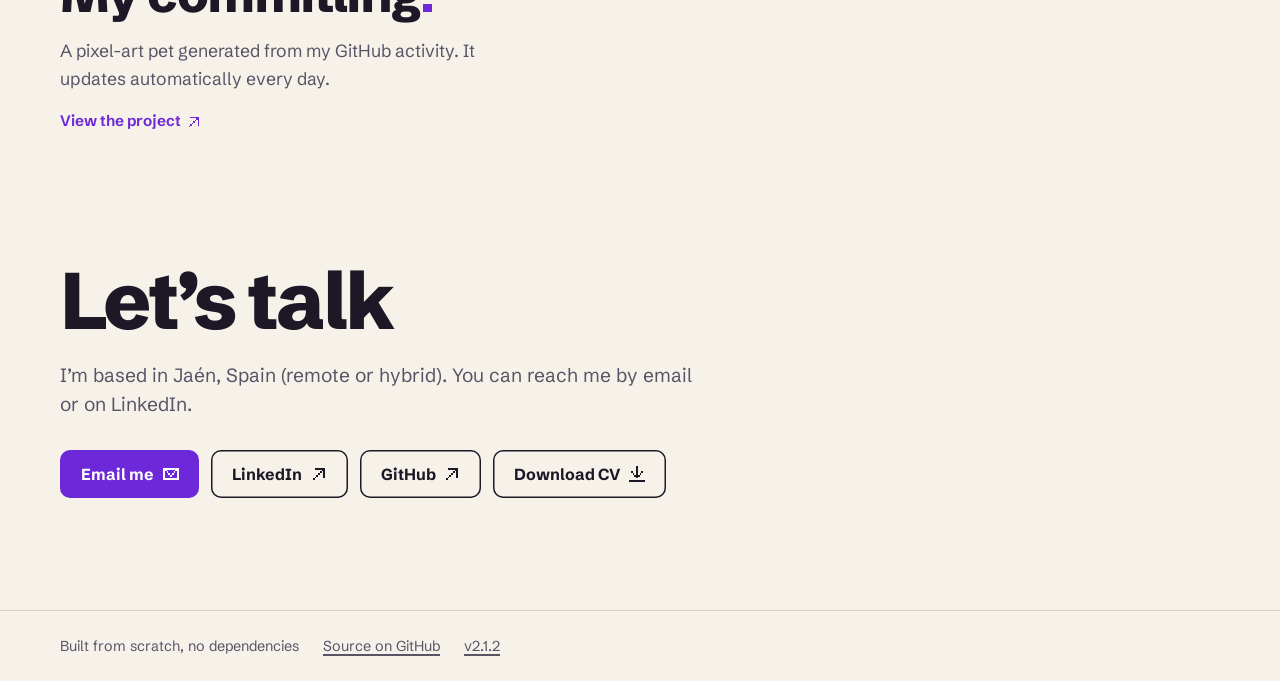
==== commit f79ef8a5: "Experiencia: los SI migran desde un framework propietario sobre Spring y EJB (v2.1.2) No era Spring " ====
--- a/site/en/index.html
+++ b/site/en/index.html
@@ -36,7 +36,7 @@
   <link rel="preload" href="../fonts/schibsted-grotesk-latin-wght-normal.woff2" as="font" type="font/woff2" crossorigin>
   <link rel="stylesheet" href="../styles.css">
   <script src="../app.js" defer></script>
-  <script type="application/ld+json">{"@context":"https://schema.org","@type":"Person","name":"Alberto Martínez Moreno","alternateName":"Alberto Martínez","jobTitle":"Full-Stack Developer","description":"Full-Stack Developer with 3+ years at NTT DATA on enterprise banking projects: microservices, batch processing and architecture migration. On the backend I work with Java, Spring Boot and Spring Batch; on the frontend, with React, Angular and TypeScript. I apply AI and agent orchestration to real modernisation projects. With a background in graphic design, I care about the interface as much as the code.","url":"https://bertmarti.github.io/BertMarti/","image":"https://bertmarti.github.io/BertMarti/img/alberto.jpg","worksFor":{"@type":"Organization","name":"NTT DATA","url":"https://www.nttdata.com/"},"address":{"@type":"PostalAddress","addressLocality":"Jaén","addressCountry":"ES"},"alumniOf":[{"@type":"EducationalOrganization","name":"IES Jándula, Andújar (Jaén)"},{"@type":"EducationalOrganization","name":"Escuela de Arte de Granada"}],"knowsAbout":["Java","Spring Boot","Spring Batch","Spring Web Flow","REST APIs","Microservices","JSP","React","Angular","TypeScript","JavaScript","HTML5","CSS","Responsive design","Agent orchestration","AI-assisted migration","Claude","Ollama","SQL","MySQL","SQLite","Docker","CI/CD","GitHub Actions","Git","Testing","Jira","Bash","Python","Go","Rust","Tauri","PWA","Android (Capacitor)"],"knowsLanguage":["Spanish"],"sameAs":["https://www.linkedin.com/in/alberto-martinez-moreno/","https://github.com/BertMarti"]}</script>
+  <script type="application/ld+json">{"@context":"https://schema.org","@type":"Person","name":"Alberto Martínez Moreno","alternateName":"Alberto Martínez","jobTitle":"Full-Stack Developer","description":"Full-Stack Developer with 3+ years at NTT DATA on enterprise banking projects: microservices, batch processing and architecture migration. On the backend I work with Java, Spring Boot and Spring Batch; on the frontend, with React, Angular and TypeScript. I apply AI and agent orchestration to real modernisation projects. With a background in graphic design, I care about the interface as much as the code.","url":"https://bertmarti.github.io/BertMarti/","image":"https://bertmarti.github.io/BertMarti/img/alberto.jpg","worksFor":{"@type":"Organization","name":"NTT DATA","url":"https://www.nttdata.com/"},"address":{"@type":"PostalAddress","addressLocality":"Jaén","addressCountry":"ES"},"alumniOf":[{"@type":"EducationalOrganization","name":"IES Jándula, Andújar (Jaén)"},{"@type":"EducationalOrganization","name":"Escuela de Arte de Granada"}],"knowsAbout":["Java","Spring Boot","Spring Batch","REST APIs","Microservices","EJB","WebLogic","JSP","Legacy architecture migration","React","Angular","TypeScript","JavaScript","HTML5","CSS","Responsive design","Agent orchestration","AI-assisted migration","Claude","Ollama","SQL","MySQL","SQLite","Docker","CI/CD","GitHub Actions","Git","Testing","Jira","Bash","Python","Go","Rust","Tauri","PWA","Android (Capacitor)"],"knowsLanguage":["Spanish"],"sameAs":["https://www.linkedin.com/in/alberto-martinez-moreno/","https://github.com/BertMarti"]}</script>
 </head>
 <body>
   <svg class="sprite" aria-hidden="true" focusable="false" width="0" height="0"><symbol id="i-ext" viewBox="0 0 9 9"><path d="M2 1h6v1h-6zM6 2h2v1h-2zM5 3h1v1h-1zM7 3h1v1h-1zM4 4h1v1h-1zM7 4h1v1h-1zM3 5h1v1h-1zM7 5h1v1h-1zM2 6h1v1h-1zM7 6h1v1h-1zM1 7h1v1h-1z"/></symbol><symbol id="i-bajar" viewBox="0 0 9 9"><path d="M4 0h1v1h-1zM4 1h1v1h-1zM4 2h1v1h-1zM1 3h1v1h-1zM4 3h1v1h-1zM7 3h1v1h-1zM2 4h1v1h-1zM4 4h1v1h-1zM6 4h1v1h-1zM3 5h3v1h-3zM4 6h1v1h-1zM0 8h9v1h-9z"/></symbol><symbol id="i-correo" viewBox="0 0 9 9"><path d="M0 1h9v1h-9zM0 2h2v1h-2zM7 2h2v1h-2zM0 3h1v1h-1zM2 3h1v1h-1zM6 3h1v1h-1zM8 3h1v1h-1zM0 4h1v1h-1zM3 4h1v1h-1zM5 4h1v1h-1zM8 4h1v1h-1zM0 5h1v1h-1zM4 5h1v1h-1zM8 5h1v1h-1zM0 6h1v1h-1zM8 6h1v1h-1zM0 7h9v1h-9z"/></symbol><symbol id="i-sol" viewBox="0 0 9 9"><path d="M4 0h1v1h-1zM1 1h1v1h-1zM7 1h1v1h-1zM3 2h3v1h-3zM2 3h5v1h-5zM0 4h1v1h-1zM2 4h5v1h-5zM8 4h1v1h-1zM2 5h5v1h-5zM3 6h3v1h-3zM1 7h1v1h-1zM7 7h1v1h-1zM4 8h1v1h-1z"/></symbol><symbol id="i-luna" viewBox="0 0 9 9"><path d="M3 0h4v1h-4zM2 1h3v1h-3zM1 2h3v1h-3zM1 3h3v1h-3zM1 4h3v1h-3zM1 5h4v1h-4zM8 5h1v1h-1zM2 6h7v1h-7zM3 7h5v1h-5z"/></symbol><symbol id="i-pausa" viewBox="0 0 9 9"><path d="M1 1h2v1h-2zM6 1h2v1h-2zM1 2h2v1h-2zM6 2h2v1h-2zM1 3h2v1h-2zM6 3h2v1h-2zM1 4h2v1h-2zM6 4h2v1h-2zM1 5h2v1h-2zM6 5h2v1h-2zM1 6h2v1h-2zM6 6h2v1h-2zM1 7h2v1h-2zM6 7h2v1h-2z"/></symbol><symbol id="i-play" viewBox="0 0 9 9"><path d="M2 1h1v1h-1zM2 2h3v1h-3zM2 3h5v1h-5zM2 4h7v1h-7zM2 5h5v1h-5zM2 6h3v1h-3zM2 7h1v1h-1z"/></symbol><symbol id="i-candado" viewBox="0 0 9 9"><path d="M3 0h3v1h-3zM2 1h1v1h-1zM6 1h1v1h-1zM2 2h1v1h-1zM6 2h1v1h-1zM1 3h7v1h-7zM1 4h7v1h-7zM1 5h3v1h-3zM5 5h3v1h-3zM1 6h3v1h-3zM5 6h3v1h-3zM1 7h7v1h-7z"/></symbol><symbol id="i-taza" viewBox="0 0 9 9"><path d="M2 0h1v1h-1zM5 0h1v1h-1zM3 1h1v1h-1zM6 1h1v1h-1zM2 2h1v1h-1zM5 2h1v1h-1zM0 4h7v1h-7zM0 5h1v1h-1zM6 5h3v1h-3zM0 6h1v1h-1zM6 6h1v1h-1zM8 6h1v1h-1zM0 7h1v1h-1zM6 7h3v1h-3zM1 8h5v1h-5z"/></symbol><symbol id="i-hoja" viewBox="0 0 9 9"><path d="M6 0h3v1h-3zM4 1h5v1h-5zM2 2h7v1h-7zM1 3h5v1h-5zM7 3h2v1h-2zM1 4h4v1h-4zM6 4h3v1h-3zM0 5h4v1h-4zM5 5h3v1h-3zM0 6h3v1h-3zM4 6h4v1h-4zM1 7h1v1h-1zM3 7h3v1h-3zM0 8h1v1h-1z"/></symbol><symbol id="i-capas" viewBox="0 0 9 9"><path d="M1 0h7v1h-7zM0 1h9v1h-9zM1 2h7v1h-7zM1 4h7v1h-7zM0 5h9v1h-9zM1 7h7v1h-7zM0 8h9v1h-9z"/></symbol><symbol id="i-atomo" viewBox="0 0 9 9"><path d="M3 0h3v1h-3zM2 1h1v1h-1zM6 1h1v1h-1zM1 2h1v1h-1zM7 2h1v1h-1zM0 3h1v1h-1zM4 3h1v1h-1zM8 3h1v1h-1zM0 4h1v1h-1zM3 4h3v1h-3zM8 4h1v1h-1zM0 5h1v1h-1zM4 5h1v1h-1zM8 5h1v1h-1zM1 6h1v1h-1zM7 6h1v1h-1zM2 7h1v1h-1zM6 7h1v1h-1zM3 8h3v1h-3z"/></symbol><symbol id="i-escudo" viewBox="0 0 9 9"><path d="M4 0h1v1h-1zM2 1h5v1h-5zM0 2h4v1h-4zM5 2h4v1h-4zM0 3h3v1h-3zM4 3h1v1h-1zM6 3h3v1h-3zM0 4h3v1h-3zM6 4h3v1h-3zM1 5h1v1h-1zM3 5h3v1h-3zM7 5h1v1h-1zM1 6h1v1h-1zM3 6h3v1h-3zM7 6h1v1h-1zM2 7h5v1h-5zM4 8h1v1h-1z"/></symbol><symbol id="i-ts" viewBox="0 0 9 9"><path d="M0 0h9v1h-9zM0 1h9v1h-9zM0 2h9v1h-9zM0 3h1v1h-1zM4 3h1v1h-1zM8 3h1v1h-1zM0 4h2v1h-2zM3 4h2v1h-2zM6 4h3v1h-3zM0 5h2v1h-2zM3 5h2v1h-2zM8 5h1v1h-1zM0 6h2v1h-2zM3 6h4v1h-4zM8 6h1v1h-1zM0 7h2v1h-2zM3 7h2v1h-2zM8 7h1v1h-1zM0 8h9v1h-9z"/></symbol><symbol id="i-bloques" viewBox="0 0 9 9"><path d="M2 0h5v1h-5zM2 1h1v1h-1zM4 1h3v1h-3zM2 2h5v1h-5zM0 3h7v1h-7zM8 3h1v1h-1zM0 4h6v1h-6zM7 4h2v1h-2zM0 5h1v1h-1zM2 5h7v1h-7zM2 6h5v1h-5zM2 7h3v1h-3zM6 7h1v1h-1zM2 8h5v1h-5z"/></symbol><symbol id="i-go" viewBox="0 0 9 9"><path d="M0 2h4v1h-4zM5 2h4v1h-4zM0 3h1v1h-1zM5 3h1v1h-1zM8 3h1v1h-1zM0 4h1v1h-1zM2 4h2v1h-2zM5 4h1v1h-1zM8 4h1v1h-1zM0 5h1v1h-1zM3 5h1v1h-1zM5 5h1v1h-1zM8 5h1v1h-1zM0 6h4v1h-4zM5 6h4v1h-4z"/></symbol><symbol id="i-engranaje" viewBox="0 0 9 9"><path d="M3 0h1v1h-1zM5 0h1v1h-1zM1 1h1v1h-1zM3 1h3v1h-3zM7 1h1v1h-1zM2 2h5v1h-5zM0 3h3v1h-3zM6 3h3v1h-3zM1 4h2v1h-2zM6 4h2v1h-2zM0 5h3v1h-3zM6 5h3v1h-3zM2 6h5v1h-5zM1 7h1v1h-1zM3 7h3v1h-3zM7 7h1v1h-1zM3 8h1v1h-1zM5 8h1v1h-1z"/></symbol><symbol id="i-ballena" viewBox="0 0 9 9"><path d="M3 1h2v1h-2zM1 2h2v1h-2zM4 2h2v1h-2zM0 3h2v1h-2zM3 3h2v1h-2zM6 3h1v1h-1zM8 3h1v1h-1zM7 4h2v1h-2zM0 5h8v1h-8zM0 6h7v1h-7zM1 7h6v1h-6zM2 8h4v1h-4z"/></symbol><symbol id="i-cilindro" viewBox="0 0 9 9"><path d="M1 0h7v1h-7zM0 1h9v1h-9zM1 2h7v1h-7zM0 3h1v1h-1zM8 3h1v1h-1zM0 4h9v1h-9zM0 5h1v1h-1zM8 5h1v1h-1zM0 6h9v1h-9zM0 7h1v1h-1zM8 7h1v1h-1zM1 8h7v1h-7z"/></symbol><symbol id="i-rama" viewBox="0 0 9 9"><path d="M1 0h2v1h-2zM1 1h2v1h-2zM1 2h1v1h-1zM6 2h2v1h-2zM1 3h1v1h-1zM6 3h2v1h-2zM1 4h1v1h-1zM5 4h1v1h-1zM1 5h4v1h-4zM1 6h1v1h-1zM1 7h2v1h-2zM1 8h2v1h-2z"/></symbol><symbol id="i-ciclo" viewBox="0 0 9 9"><path d="M2 0h5v1h-5zM1 1h1v1h-1zM7 1h1v1h-1zM0 2h1v1h-1zM3 2h1v1h-1zM8 2h1v1h-1zM0 3h1v1h-1zM3 3h2v1h-2zM8 3h1v1h-1zM0 4h1v1h-1zM3 4h3v1h-3zM8 4h1v1h-1zM0 5h1v1h-1zM3 5h2v1h-2zM8 5h1v1h-1zM0 6h1v1h-1zM3 6h1v1h-1zM8 6h1v1h-1zM1 7h1v1h-1zM7 7h1v1h-1zM2 8h5v1h-5z"/></symbol><symbol id="i-chispa" viewBox="0 0 9 9"><path d="M4 0h1v1h-1zM4 1h1v1h-1zM4 2h1v1h-1zM3 3h3v1h-3zM0 4h9v1h-9zM3 5h3v1h-3zM4 6h1v1h-1zM4 7h1v1h-1zM4 8h1v1h-1z"/></symbol></svg>
@@ -88,7 +88,7 @@
           <li class="now">
             <p class="when">Jul 2026 – present<span class="badge">Current</span></p>
             <h4>Rising Software Engineer</h4>
-            <ul><li>Migrating integration services (SI) built on Spring Web Flow to Spring Boot microservices on a banking platform.</li><li>Decoupling SIs from the business services (SN) that consume them, with well-defined REST contracts and tests.</li><li>Using AI and agent orchestration to speed up and validate the migration.</li></ul>
+            <ul><li>Migrating integration services (SI) from a proprietary Spring/EJB (WebLogic) orchestration framework to Spring Boot microservices on a banking platform.</li><li>SIs orchestrate business services (SN) and backend calls; the migration redesigns those flows as decoupled REST microservices.</li><li>Using AI and agent orchestration to speed up and validate the migration.</li></ul>
           </li>
           <li>
             <p class="when">Dec 2024 – Jul 2026</p>
@@ -246,7 +246,7 @@
     <section class="section wrap" id="habilidades" aria-labelledby="habilidades-titulo">
       <h2 id="habilidades-titulo">Skills</h2>
       <dl class="skills">
-        <div><dt>Backend</dt><dd><ul class="chips"><li>Java</li><li>Spring Boot</li><li>Spring Batch</li><li>Spring Web Flow</li><li>REST APIs</li><li>Microservices</li><li>JSP</li></ul></dd></div>
+        <div><dt>Backend</dt><dd><ul class="chips"><li>Java</li><li>Spring Boot</li><li>Spring Batch</li><li>REST APIs</li><li>Microservices</li><li>EJB</li><li>WebLogic</li><li>JSP</li><li>Legacy architecture migration</li></ul></dd></div>
         <div><dt>Frontend</dt><dd><ul class="chips"><li>React</li><li>Angular</li><li>TypeScript</li><li>JavaScript</li><li>HTML5</li><li>CSS</li><li>Responsive design</li></ul></dd></div>
         <div><dt>AI-assisted development</dt><dd><ul class="chips"><li>Agent orchestration</li><li>AI-assisted migration</li><li>Claude</li><li>Ollama</li></ul></dd></div>
         <div><dt>Data</dt><dd><ul class="chips"><li>SQL</li><li>MySQL</li><li>SQLite</li></ul></dd></div>
@@ -277,6 +277,6 @@
       </div>
     </section>
   </main>
-  <footer class="site-footer"><div class="wrap"><span>Built from scratch, no dependencies</span><a href="https://github.com/BertMarti/BertMarti" target="_blank" rel="noopener noreferrer">Source on GitHub</a><a href="https://github.com/BertMarti/BertMarti/blob/main/CHANGELOG.md" target="_blank" rel="noopener noreferrer">v2.1.1</a></div></footer>
+  <footer class="site-footer"><div class="wrap"><span>Built from scratch, no dependencies</span><a href="https://github.com/BertMarti/BertMarti" target="_blank" rel="noopener noreferrer">Source on GitHub</a><a href="https://github.com/BertMarti/BertMarti/blob/main/CHANGELOG.md" target="_blank" rel="noopener noreferrer">v2.1.2</a></div></footer>
 </body>
 </html>
